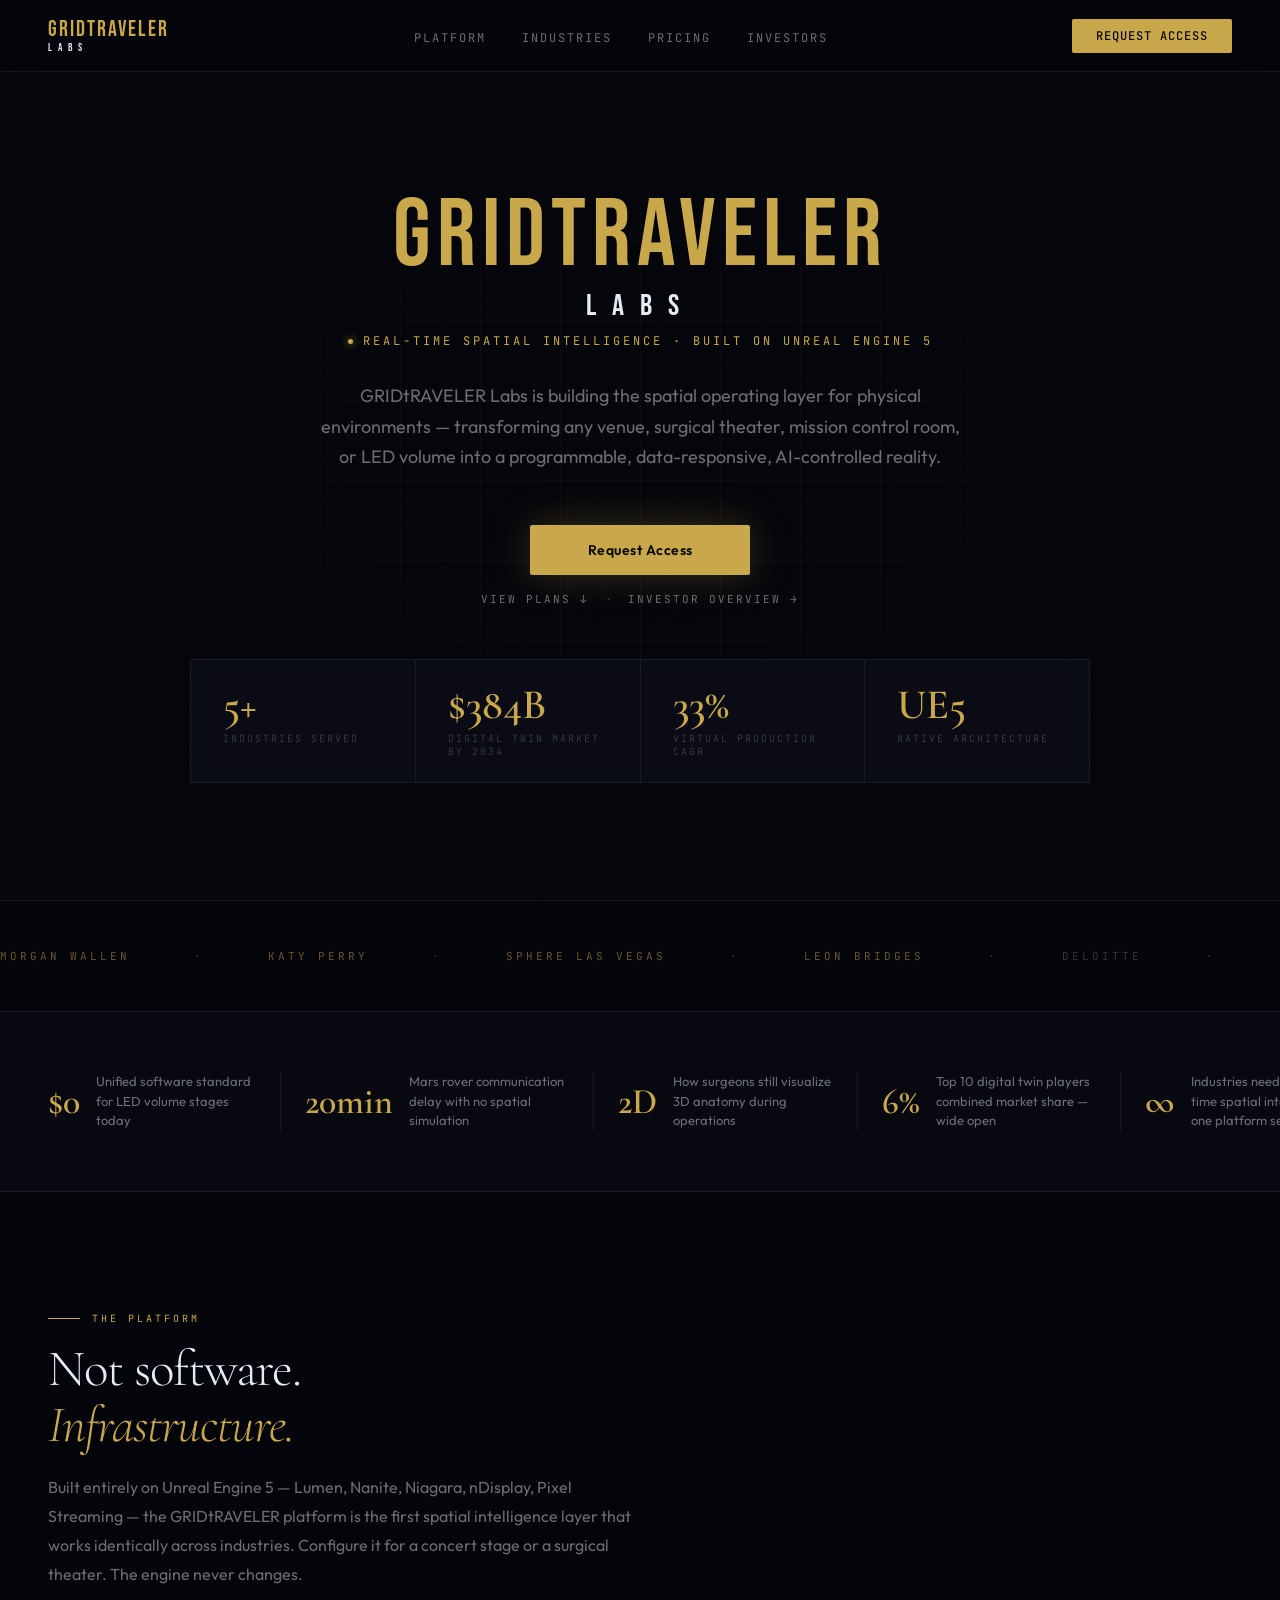
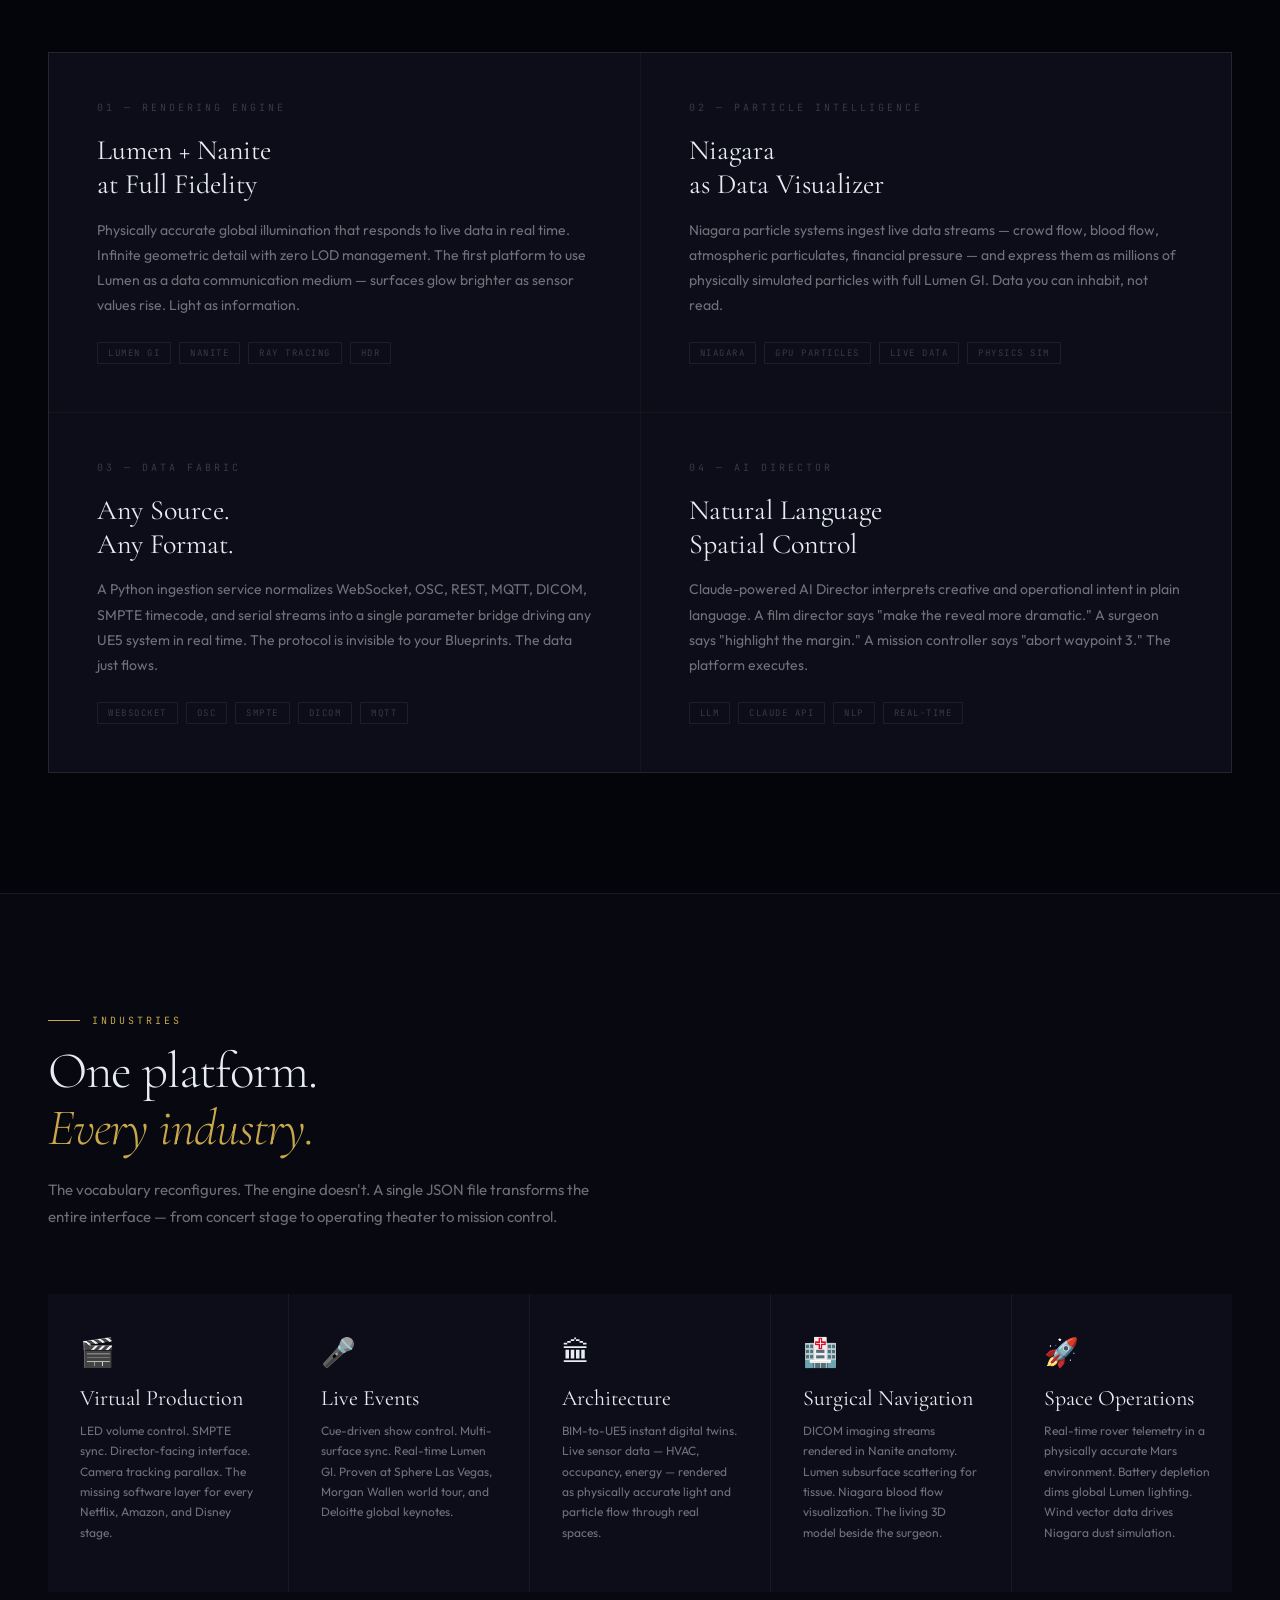
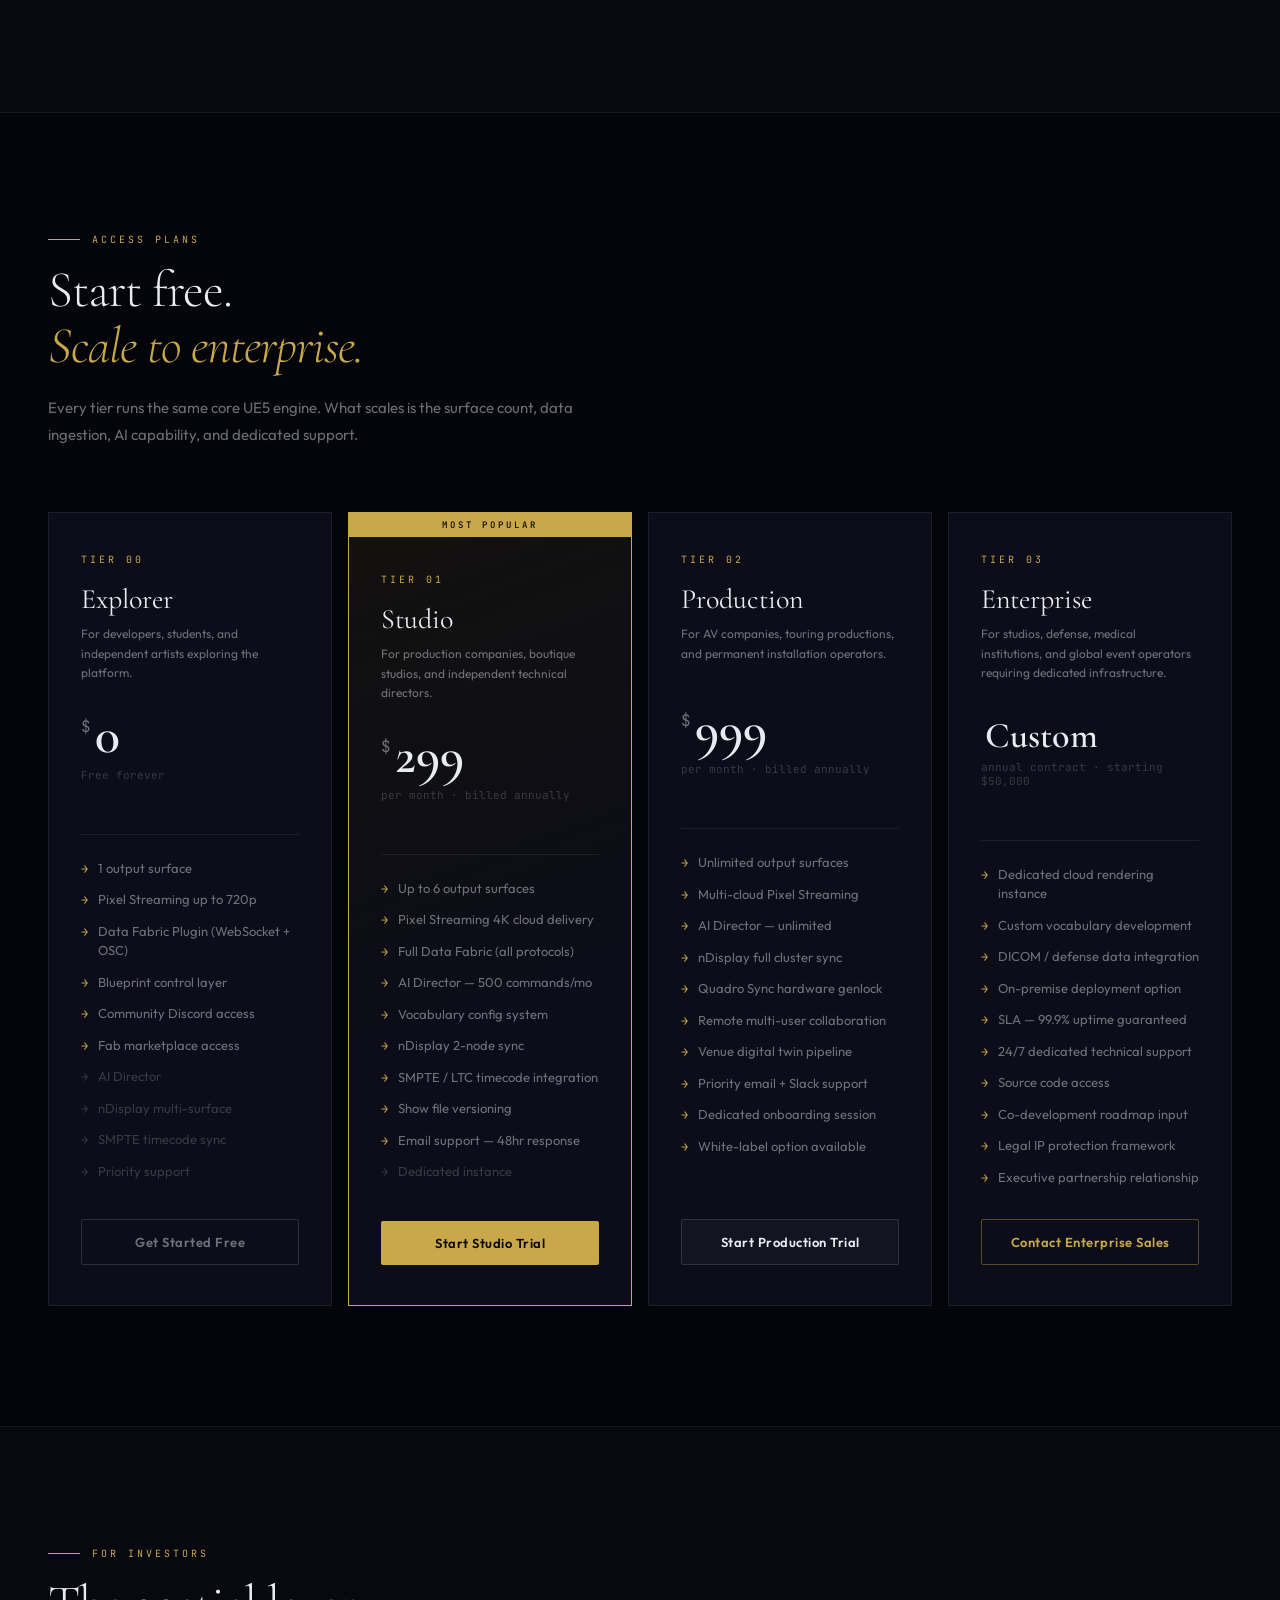
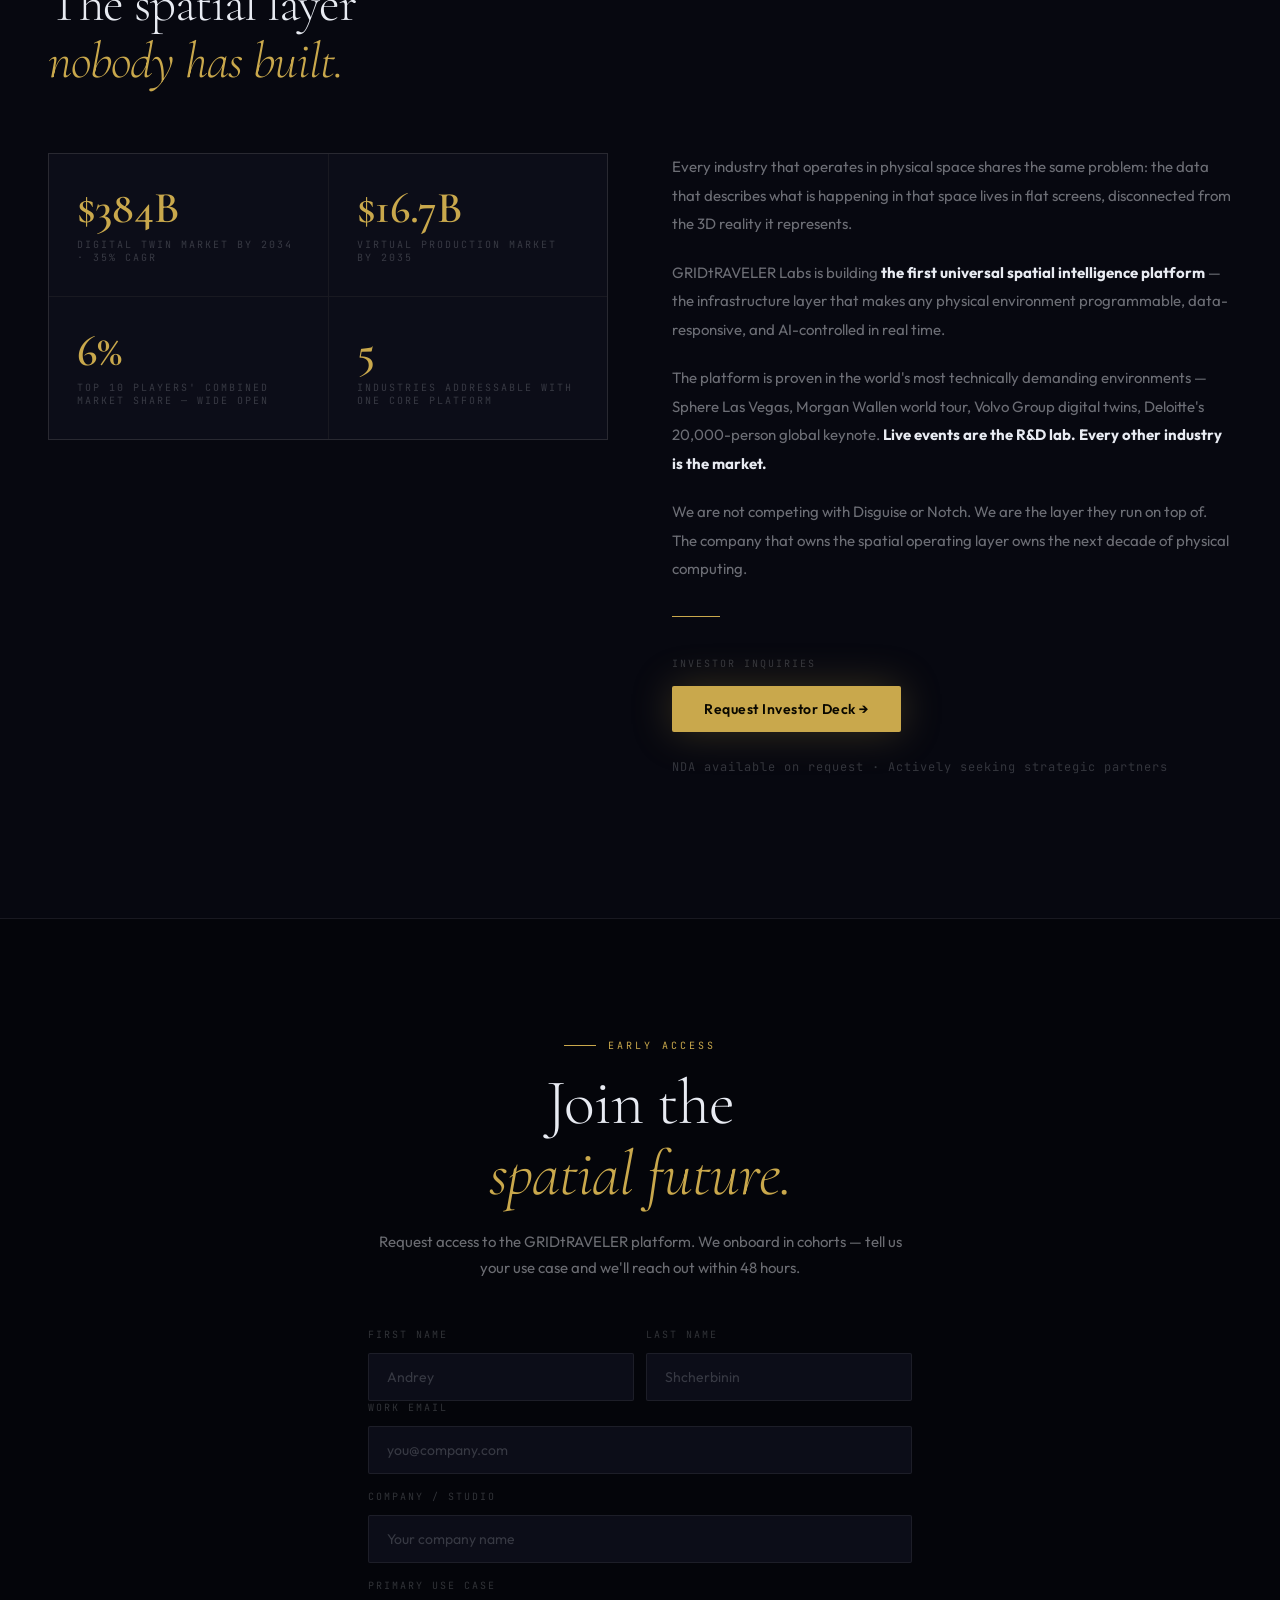
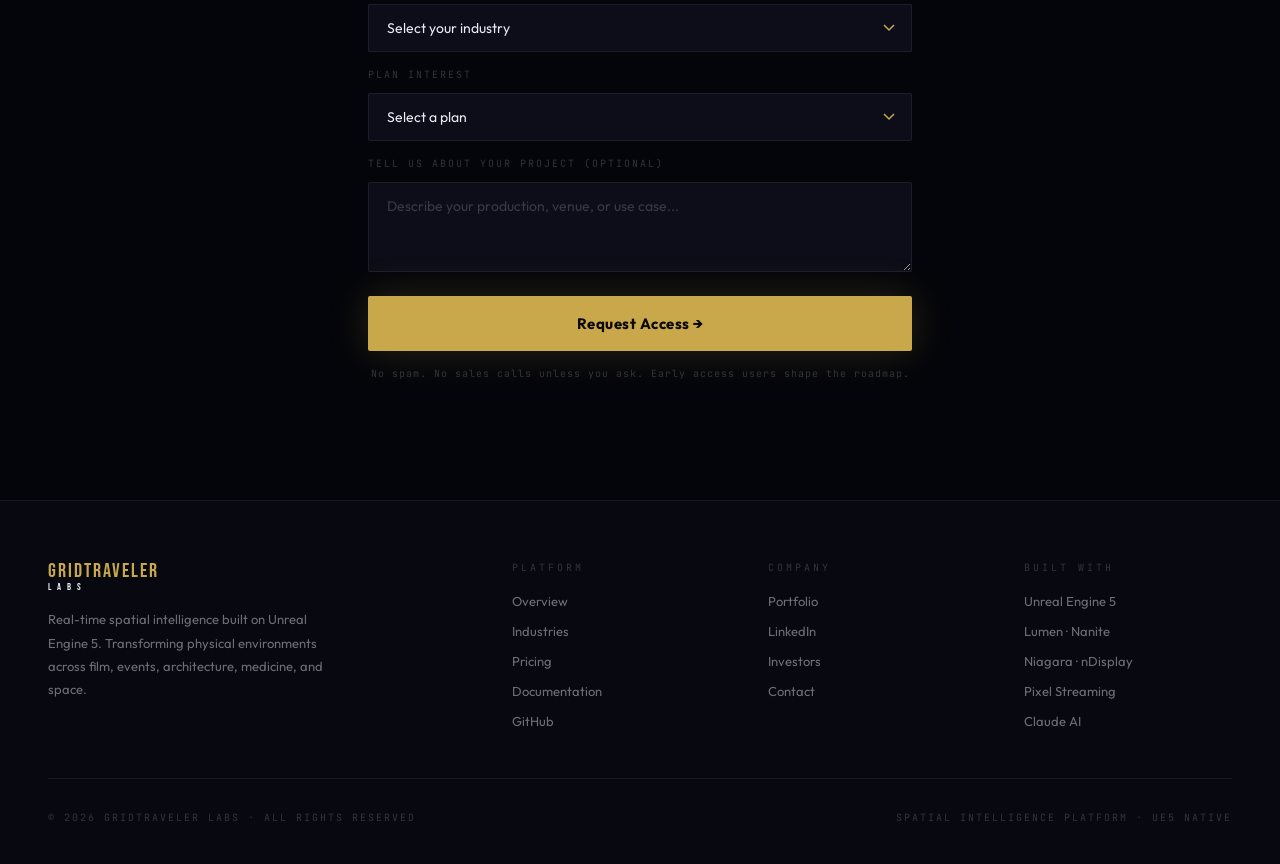
==== index.html @ e5be7a4b "index for gridtravler labs" ====
<!DOCTYPE html>
<html lang="en">
<head>
<meta charset="UTF-8">
<meta name="viewport" content="width=device-width, initial-scale=1.0">
<title>GRIDtRAVELER Labs — Real-Time Spatial Intelligence Platform</title>
<meta name="description" content="The spatial intelligence platform built on Unreal Engine 5. Transforming any physical environment into a programmable, data-responsive reality.">
<link rel="preconnect" href="https://fonts.googleapis.com">
<link href="https://fonts.googleapis.com/css2?family=Bebas+Neue&family=Cormorant+Garamond:ital,wght@0,300;0,400;0,600;0,700;1,300;1,400&family=JetBrains+Mono:wght@300;400;500&family=Outfit:wght@300;400;500;600;700&display=swap" rel="stylesheet">
<style>
*,*::before,*::after{box-sizing:border-box;margin:0;padding:0}

:root{
  --black:   #04050A;
  --deep:    #070810;
  --surface: #0C0D18;
  --lift:    #12141F;
  --border:  rgba(255,255,255,0.07);
  --border2: rgba(255,255,255,0.13);
  --gold:    #C9A84C;
  --gold-l:  #E8C97A;
  --gold-d:  rgba(201,168,76,0.12);
  --cyan:    #00C4CC;
  --text:    #E8EBF2;
  --muted:   rgba(232,235,242,0.45);
  --dim:     rgba(232,235,242,0.2);
  --display: 'Cormorant Garamond', serif;
  --mono:    'JetBrains Mono', monospace;
  --sans:    'Outfit', sans-serif;
  --max:     1280px;
}

html{scroll-behavior:smooth;overflow-x:hidden}
body{
  background:var(--black);
  color:var(--text);
  font-family:var(--sans);
  -webkit-font-smoothing:antialiased;
  overflow-x:hidden;
}

/* ── NOISE OVERLAY ─────────────────────── */
body::before{
  content:'';position:fixed;inset:0;z-index:0;pointer-events:none;
  background-image:url("data:image/svg+xml,%3Csvg viewBox='0 0 512 512' xmlns='http://www.w3.org/2000/svg'%3E%3Cfilter id='n'%3E%3CfeTurbulence type='fractalNoise' baseFrequency='0.75' numOctaves='4' stitchTiles='stitch'/%3E%3C/filter%3E%3Crect width='100%25' height='100%25' filter='url(%23n)' opacity='0.035'/%3E%3C/svg%3E");
  opacity:0.5;
}

/* ── NAV ───────────────────────────────── */
nav{
  position:fixed;top:0;left:0;right:0;z-index:100;
  height:72px;
  display:flex;align-items:center;justify-content:space-between;
  padding:0 48px;
  background:rgba(4,5,10,0.8);
  backdrop-filter:blur(20px);
  border-bottom:1px solid var(--border);
}
.nav-logo{
  display:flex;align-items:center;gap:12px;
  text-decoration:none;
}
.logo-mark{
  width:36px;height:36px;
  border:1px solid var(--gold);
  display:flex;align-items:center;justify-content:center;
  font-family:var(--mono);font-size:11px;font-weight:500;
  color:var(--gold);letter-spacing:1px;
  position:relative;
}
.logo-mark::before{
  content:'';position:absolute;
  top:3px;left:3px;right:3px;bottom:3px;
  border:1px solid rgba(201,168,76,0.2);
}
.logo-text{
  font-family:var(--mono);font-size:13px;
  letter-spacing:3px;text-transform:uppercase;
  color:var(--text);
}
.logo-text span{color:var(--gold);}

.nav-links{
  display:flex;align-items:center;gap:36px;
  list-style:none;
}
.nav-links a{
  font-size:12px;font-family:var(--mono);
  letter-spacing:2px;text-transform:uppercase;
  color:var(--muted);text-decoration:none;
  transition:color 0.2s;
}
.nav-links a:hover{color:var(--text);}

.nav-cta{
  display:flex;align-items:center;gap:12px;
}
.btn-nav-ghost{
  padding:9px 22px;border-radius:2px;
  border:1px solid var(--border2);
  color:var(--muted);text-decoration:none;
  font-size:12px;font-family:var(--mono);
  letter-spacing:1px;text-transform:uppercase;
  transition:all 0.2s;
}
.btn-nav-ghost:hover{border-color:var(--gold);color:var(--gold);}

.btn-nav-primary{
  padding:9px 24px;border-radius:2px;
  background:var(--gold);
  color:#0a0800;text-decoration:none;
  font-size:12px;font-family:var(--mono);font-weight:500;
  letter-spacing:1px;text-transform:uppercase;
  transition:all 0.2s;
}
.btn-nav-primary:hover{background:var(--gold-l);}

/* ── HERO ──────────────────────────────── */
.hero{
  min-height:100vh;
  display:flex;flex-direction:column;
  align-items:center;justify-content:center;
  text-align:center;
  padding:72px 48px 0;
  position:relative;z-index:1;
  overflow:hidden;
}

/* Grid lines */
.hero::before{
  content:'';position:absolute;inset:0;
  background-image:
    linear-gradient(rgba(201,168,76,0.04) 1px,transparent 1px),
    linear-gradient(90deg,rgba(201,168,76,0.04) 1px,transparent 1px);
  background-size:80px 80px;
  mask-image:radial-gradient(ellipse at center,black 30%,transparent 75%);
}

.hero-eyebrow{
  display:inline-flex;align-items:center;gap:10px;
  padding:7px 18px;
  border:1px solid rgba(201,168,76,0.3);
  background:rgba(201,168,76,0.06);
  border-radius:1px;
  font-family:var(--mono);font-size:10px;
  letter-spacing:3px;text-transform:uppercase;
  color:var(--gold);
  margin-bottom:40px;
  animation:fadeUp 0.6s ease both;
}
.eyebrow-dot{
  width:5px;height:5px;border-radius:50%;
  background:var(--gold);
  box-shadow:0 0 8px var(--gold);
  animation:pulse 2s infinite;
}
@keyframes pulse{0%,100%{opacity:1}50%{opacity:0.3}}

.hero-title{
  font-family:var(--display);
  font-size:clamp(52px,7vw,110px);
  font-weight:300;
  line-height:0.95;
  letter-spacing:-2px;
  margin-bottom:32px;
  animation:fadeUp 0.6s 0.1s ease both;
}
.hero-title em{
  font-style:italic;
  color:var(--gold);
}
.hero-title .line2{
  display:block;
  font-size:clamp(38px,5vw,76px);
  color:var(--muted);
  font-weight:300;
  letter-spacing:-1px;
}

.hero-sub{
  font-size:clamp(15px,1.5vw,18px);
  color:var(--muted);
  max-width:640px;
  line-height:1.7;
  margin-bottom:52px;
  animation:fadeUp 0.6s 0.2s ease both;
}

.hero-actions{
  display:flex;gap:16px;flex-wrap:wrap;
  justify-content:center;
  margin-bottom:80px;
  animation:fadeUp 0.6s 0.3s ease both;
}

.btn-primary{
  padding:16px 40px;
  background:var(--gold);
  color:#0a0800;
  border:none;border-radius:2px;
  font-family:var(--sans);font-size:14px;font-weight:600;
  letter-spacing:0.5px;
  cursor:pointer;text-decoration:none;
  transition:all 0.2s;
  box-shadow:0 0 40px rgba(201,168,76,0.25);
}
.btn-primary:hover{
  background:var(--gold-l);
  box-shadow:0 0 60px rgba(201,168,76,0.4);
  transform:translateY(-1px);
}

.btn-secondary{
  padding:16px 40px;
  background:transparent;
  color:var(--text);
  border:1px solid var(--border2);
  border-radius:2px;
  font-family:var(--sans);font-size:14px;font-weight:500;
  cursor:pointer;text-decoration:none;
  transition:all 0.2s;
}
.btn-secondary:hover{
  border-color:var(--gold);
  color:var(--gold);
}

/* Hero metrics bar */
.hero-metrics{
  display:flex;align-items:stretch;
  border:1px solid var(--border);
  background:rgba(12,13,24,0.8);
  backdrop-filter:blur(12px);
  max-width:900px;width:100%;
  animation:fadeUp 0.6s 0.4s ease both;
}
.metric{
  flex:1;padding:24px 32px;
  border-right:1px solid var(--border);
  text-align:left;
}
.metric:last-child{border-right:none;}
.metric-num{
  font-family:var(--display);font-size:42px;
  font-weight:600;color:var(--gold);
  line-height:1;margin-bottom:6px;
}
.metric-label{
  font-family:var(--mono);font-size:10px;
  letter-spacing:2px;text-transform:uppercase;
  color:var(--dim);
}

/* ── SECTIONS ──────────────────────────── */
section{position:relative;z-index:1;}
.container{
  max-width:var(--max);
  margin:0 auto;
  padding:0 48px;
}
.section-pad{padding:120px 0;}

.section-label{
  font-family:var(--mono);font-size:10px;
  letter-spacing:3px;text-transform:uppercase;
  color:var(--gold);margin-bottom:16px;
  display:flex;align-items:center;gap:12px;
}
.section-label::before{
  content:'';width:32px;height:1px;background:var(--gold);
}

.section-title{
  font-family:var(--display);
  font-size:clamp(36px,4vw,64px);
  font-weight:300;line-height:1.1;
  letter-spacing:-1px;
  margin-bottom:20px;
}
.section-title em{font-style:italic;color:var(--gold);}

/* ── PROBLEM STRIP ─────────────────────── */
.problem{
  padding:60px 0;
  border-top:1px solid var(--border);
  border-bottom:1px solid var(--border);
  background:var(--deep);
}
.problem-inner{
  max-width:var(--max);margin:0 auto;padding:0 48px;
  display:flex;align-items:center;gap:24px;
  overflow-x:auto;
}
.problem-item{
  flex-shrink:0;
  display:flex;align-items:center;gap:16px;
  padding-right:24px;
  border-right:1px solid var(--border);
}
.problem-item:last-child{border-right:none;}
.p-num{
  font-family:var(--display);font-size:36px;
  color:var(--gold);font-weight:600;
  white-space:nowrap;
}
.p-text{
  font-size:13px;color:var(--muted);
  max-width:160px;line-height:1.5;
}

/* ── WHAT WE BUILD ─────────────────────── */
.what-grid{
  display:grid;
  grid-template-columns:1fr 1fr;
  gap:1px;
  background:var(--border);
  margin-top:64px;
  border:1px solid var(--border);
}
.what-card{
  background:var(--surface);
  padding:48px;
  position:relative;overflow:hidden;
  transition:background 0.3s;
}
.what-card::before{
  content:'';
  position:absolute;top:0;left:0;right:0;height:2px;
  background:linear-gradient(90deg,var(--gold),transparent);
  opacity:0;transition:opacity 0.3s;
}
.what-card:hover{background:var(--lift);}
.what-card:hover::before{opacity:1;}

.what-num{
  font-family:var(--mono);font-size:10px;
  letter-spacing:3px;color:var(--dim);
  margin-bottom:20px;
}
.what-title{
  font-family:var(--display);font-size:28px;
  font-weight:400;margin-bottom:16px;
  line-height:1.2;
}
.what-body{
  font-size:14px;color:var(--muted);
  line-height:1.8;
}
.what-tech{
  display:flex;flex-wrap:wrap;gap:8px;
  margin-top:24px;
}
.tech-tag{
  padding:4px 10px;border-radius:1px;
  border:1px solid var(--border);
  font-family:var(--mono);font-size:9px;
  letter-spacing:1.5px;text-transform:uppercase;
  color:var(--dim);
}

/* ── INDUSTRIES ────────────────────────── */
.industries{
  background:var(--deep);
  border-top:1px solid var(--border);
  border-bottom:1px solid var(--border);
}
.industry-scroll{
  display:flex;
  overflow-x:auto;
  gap:1px;
  background:var(--border);
  margin-top:64px;
  scrollbar-width:none;
}
.industry-scroll::-webkit-scrollbar{display:none;}
.industry-card{
  flex:0 0 240px;
  background:var(--surface);
  padding:40px 32px;
  border-bottom:3px solid transparent;
  transition:all 0.2s;cursor:pointer;
}
.industry-card:hover{
  background:var(--lift);
  border-bottom-color:var(--gold);
}
.ind-icon{font-size:28px;margin-bottom:16px;}
.ind-title{
  font-family:var(--display);font-size:22px;
  margin-bottom:10px;
}
.ind-body{
  font-size:12px;color:var(--muted);
  line-height:1.7;
}

/* ── CREDITS ───────────────────────────── */
.credits-strip{
  padding:48px 0;
  border-top:1px solid var(--border);
  overflow:hidden;
  background:var(--black);
}
.credits-track{
  display:flex;align-items:center;gap:64px;
  animation:scrollTrack 20s linear infinite;
  white-space:nowrap;
  width:max-content;
}
.credits-track span{
  font-family:var(--mono);font-size:11px;
  letter-spacing:3px;text-transform:uppercase;
  color:var(--dim);
  flex-shrink:0;
}
.credits-track span.gold{color:rgba(201,168,76,0.5);}
@keyframes scrollTrack{
  from{transform:translateX(0);}
  to{transform:translateX(-50%);}
}

/* ── PRICING ───────────────────────────── */
.pricing-grid{
  display:grid;
  grid-template-columns:1fr 1fr 1fr 1fr;
  gap:16px;
  margin-top:64px;
}

.price-card{
  background:var(--surface);
  border:1px solid var(--border);
  padding:40px 32px;
  position:relative;overflow:hidden;
  display:flex;flex-direction:column;
  transition:border-color 0.3s;
}
.price-card:hover{border-color:rgba(201,168,76,0.3);}

.price-card.featured{
  border-color:var(--gold);
  background:linear-gradient(160deg,rgba(201,168,76,0.08) 0%,var(--surface) 60%);
}
.price-card.featured::before{
  content:'MOST POPULAR';
  position:absolute;top:0;left:0;right:0;
  text-align:center;
  padding:6px;
  background:var(--gold);
  color:#0a0800;
  font-family:var(--mono);font-size:9px;
  letter-spacing:3px;font-weight:500;
}

.price-tier{
  font-family:var(--mono);font-size:10px;
  letter-spacing:3px;text-transform:uppercase;
  color:var(--gold);margin-bottom:16px;
}
.price-card.featured .price-tier{margin-top:20px;}

.price-name{
  font-family:var(--display);font-size:28px;
  font-weight:400;margin-bottom:8px;
}
.price-tagline{
  font-size:12px;color:var(--muted);
  margin-bottom:28px;line-height:1.6;
  min-height:52px;
}

.price-amount{
  display:flex;align-items:flex-start;gap:4px;
  margin-bottom:6px;
}
.price-currency{
  font-family:var(--mono);font-size:16px;
  color:var(--muted);padding-top:6px;
}
.price-num{
  font-family:var(--display);font-size:52px;
  font-weight:600;line-height:1;color:var(--text);
}
.price-period{
  font-family:var(--mono);font-size:11px;
  color:var(--dim);margin-bottom:28px;
}

.price-divider{
  height:1px;background:var(--border);margin:24px 0;
}

.price-features{
  list-style:none;
  display:flex;flex-direction:column;gap:12px;
  flex:1;margin-bottom:32px;
}
.price-features li{
  display:flex;align-items:flex-start;gap:10px;
  font-size:13px;color:var(--muted);line-height:1.5;
}
.price-features li::before{
  content:'→';
  color:var(--gold);flex-shrink:0;
  font-family:var(--mono);font-size:12px;
  margin-top:1px;
}
.price-features li.dim::before{color:var(--dim);}
.price-features li.dim{color:var(--dim);}

.btn-price{
  width:100%;padding:14px;
  text-align:center;
  border-radius:2px;
  font-family:var(--sans);font-size:13px;font-weight:600;
  cursor:pointer;text-decoration:none;
  transition:all 0.2s;border:none;
  letter-spacing:0.5px;
}
.btn-price-ghost{
  background:transparent;
  border:1px solid var(--border2);
  color:var(--muted);
}
.btn-price-ghost:hover{border-color:var(--gold);color:var(--gold);}
.btn-price-gold{
  background:var(--gold);
  color:#0a0800;
}
.btn-price-gold:hover{background:var(--gold-l);}
.btn-price-dark{
  background:var(--lift);
  border:1px solid var(--border2);
  color:var(--text);
}
.btn-price-dark:hover{border-color:var(--gold);color:var(--gold);}

/* ── INVESTOR SECTION ──────────────────── */
.investor{
  background:var(--deep);
  border-top:1px solid var(--border);
  border-bottom:1px solid var(--border);
}
.investor-grid{
  display:grid;
  grid-template-columns:1fr 1fr;
  gap:64px;
  align-items:start;
  margin-top:64px;
}
.investor-stats{
  display:grid;grid-template-columns:1fr 1fr;gap:1px;
  background:var(--border);border:1px solid var(--border);
}
.inv-stat{
  background:var(--surface);
  padding:32px 28px;
}
.inv-num{
  font-family:var(--display);font-size:44px;
  color:var(--gold);font-weight:600;line-height:1;
  margin-bottom:8px;
}
.inv-label{
  font-family:var(--mono);font-size:10px;
  letter-spacing:2px;text-transform:uppercase;
  color:var(--dim);
}

.investor-text p{
  font-size:15px;color:var(--muted);
  line-height:1.9;margin-bottom:20px;
}
.investor-text strong{color:var(--text);}

.investor-cta{
  margin-top:40px;
  display:flex;flex-direction:column;gap:16px;
}
.inv-cta-label{
  font-family:var(--mono);font-size:10px;
  letter-spacing:2px;text-transform:uppercase;
  color:var(--dim);
}

/* ── SIGNUP FORM ───────────────────────── */
.signup{background:var(--black);}
.signup-inner{
  max-width:640px;margin:0 auto;
  text-align:center;padding:120px 48px;
}
.signup-title{
  font-family:var(--display);
  font-size:clamp(40px,5vw,72px);
  font-weight:300;line-height:1.1;
  letter-spacing:-1px;
  margin-bottom:20px;
}
.signup-title em{font-style:italic;color:var(--gold);}
.signup-sub{
  font-size:15px;color:var(--muted);
  line-height:1.7;margin-bottom:48px;
}

.form-group{
  display:flex;flex-direction:column;gap:12px;
  margin-bottom:16px;
}
.form-row{display:flex;gap:12px;}
.form-row .form-group{flex:1;margin-bottom:0;}

.form-label{
  font-family:var(--mono);font-size:10px;
  letter-spacing:2px;text-transform:uppercase;
  color:var(--dim);text-align:left;
}
.form-input, .form-select{
  background:var(--surface);
  border:1px solid var(--border);
  border-radius:2px;
  padding:14px 18px;
  color:var(--text);
  font-family:var(--sans);font-size:14px;
  outline:none;width:100%;
  transition:border-color 0.2s;
  appearance:none;
  -webkit-appearance:none;
}
.form-input:focus, .form-select:focus{
  border-color:var(--gold);
}
.form-input::placeholder{color:var(--dim);}

.form-select{
  background-image:url("data:image/svg+xml,%3Csvg xmlns='http://www.w3.org/2000/svg' width='12' height='8' viewBox='0 0 12 8'%3E%3Cpath d='M1 1l5 5 5-5' stroke='%23C9A84C' stroke-width='1.5' fill='none'/%3E%3C/svg%3E");
  background-repeat:no-repeat;
  background-position:right 16px center;
  padding-right:40px;
  cursor:pointer;
}
.form-select option{background:var(--surface);color:var(--text);}

.btn-submit{
  width:100%;padding:18px;
  background:var(--gold);
  color:#0a0800;
  border:none;border-radius:2px;
  font-family:var(--sans);font-size:15px;font-weight:700;
  letter-spacing:0.5px;
  cursor:pointer;
  transition:all 0.2s;
  margin-top:8px;
  box-shadow:0 0 40px rgba(201,168,76,0.2);
}
.btn-submit:hover{
  background:var(--gold-l);
  box-shadow:0 0 60px rgba(201,168,76,0.35);
}

.form-note{
  font-family:var(--mono);font-size:10px;
  letter-spacing:1px;color:var(--dim);
  text-align:center;margin-top:16px;
}

/* ── FOOTER ────────────────────────────── */
footer{
  border-top:1px solid var(--border);
  background:var(--deep);
  padding:60px 48px 40px;
  position:relative;z-index:1;
}
.footer-inner{
  max-width:var(--max);margin:0 auto;
  display:grid;grid-template-columns:2fr 1fr 1fr 1fr;
  gap:48px;margin-bottom:48px;
}
.footer-brand p{
  font-size:13px;color:var(--muted);
  line-height:1.8;margin-top:16px;max-width:280px;
}
.footer-col-title{
  font-family:var(--mono);font-size:10px;
  letter-spacing:3px;text-transform:uppercase;
  color:var(--dim);margin-bottom:16px;
}
.footer-links{list-style:none;display:flex;flex-direction:column;gap:10px;}
.footer-links a{
  font-size:13px;color:var(--muted);
  text-decoration:none;transition:color 0.2s;
}
.footer-links a:hover{color:var(--gold);}
.footer-bottom{
  border-top:1px solid var(--border);
  padding-top:32px;
  display:flex;align-items:center;justify-content:space-between;
  font-family:var(--mono);font-size:10px;
  letter-spacing:2px;text-transform:uppercase;color:var(--dim);
}

/* ── ANIMATIONS ────────────────────────── */
@keyframes fadeUp{
  from{opacity:0;transform:translateY(20px);}
  to{opacity:1;transform:translateY(0);}
}
.reveal{
  opacity:0;transform:translateY(24px);
  transition:opacity 0.6s ease,transform 0.6s ease;
}
.reveal.visible{opacity:1;transform:translateY(0);}
.reveal-2{transition-delay:0.1s;}
.reveal-3{transition-delay:0.2s;}
.reveal-4{transition-delay:0.3s;}

/* ── DIVIDER ───────────────────────────── */
.gold-line{
  width:48px;height:1px;background:var(--gold);
  margin:32px 0;
}

/* ── MODAL SUCCESS ─────────────────────── */
.modal-overlay{
  display:none;position:fixed;inset:0;z-index:200;
  background:rgba(4,5,10,0.9);backdrop-filter:blur(8px);
  align-items:center;justify-content:center;
}
.modal-overlay.open{display:flex;}
.modal{
  background:var(--surface);border:1px solid var(--gold);
  padding:56px 48px;max-width:480px;width:90%;
  text-align:center;position:relative;
}
.modal-icon{font-size:40px;margin-bottom:20px;}
.modal-title{
  font-family:var(--display);font-size:36px;
  font-weight:300;margin-bottom:12px;
  color:var(--gold);
}
.modal-body{font-size:14px;color:var(--muted);line-height:1.7;}
.modal-close{
  position:absolute;top:20px;right:24px;
  background:none;border:none;color:var(--muted);
  font-size:20px;cursor:pointer;
}
.modal-close:hover{color:var(--text);}

@media(max-width:900px){
  nav{padding:0 24px;}
  .nav-links{display:none;}
  .container{padding:0 24px;}
  .hero{padding:72px 24px 0;}
  .hero-metrics{flex-direction:column;}
  .metric{border-right:none;border-bottom:1px solid var(--border);}
  .what-grid{grid-template-columns:1fr;}
  .pricing-grid{grid-template-columns:1fr 1fr;}
  .investor-grid{grid-template-columns:1fr;}
  .footer-inner{grid-template-columns:1fr 1fr;}
  .form-row{flex-direction:column;}
}
@media(max-width:600px){
  .pricing-grid{grid-template-columns:1fr;}
  .footer-inner{grid-template-columns:1fr;}
  .hero-title{font-size:44px;}
}

/* ── LOGO CROP TECHNIQUE ──────────────────
   The logo image has black padding around the text.
   We use overflow:hidden + negative margin to crop it tight.
   Image text occupies ~60% width, ~42% height of the full image.
────────────────────────────────────────── */

/* NAV LOGO */
.nav-logo{ text-decoration:none; display:flex; align-items:center; }
.nav-logo-img-wrap{
  overflow:hidden;
  height:38px;
  width:220px;
  position:relative;
}
.nav-logo-img{
  position:absolute;
  width:370%;
  top:50%;left:50%;
  transform:translate(-50%, -50%);
  /* The image is 1333w x 750h. Text is ~800w x 310h centered.
     Scale so text fills the 220px wide container:
     220 / (800/1333 * 100%) = need width ~366% of container */
  filter:brightness(1.05);
}

/* HERO LOGO — full bleed, crops padding */
.hero-logo-wrap{
  overflow:hidden;
  width:100%;
  max-width:1000px;
  height:clamp(64px, 14vw, 160px);
  position:relative;
  margin-bottom:0;
  animation:fadeUp 0.5s ease both;
}
.hero-logo-img{
  position:absolute;
  width:175%;
  top:50%;left:50%;
  transform:translate(-50%, -50%);
  /* crops the black padding, showing only the text region */
}

/* HERO TAGLINE */
.hero-tagline{
  display:flex;align-items:center;justify-content:center;gap:10px;
  font-family:var(--mono);font-size:clamp(9px,1.8vw,12px);
  letter-spacing:clamp(1px,0.4vw,3px);text-transform:uppercase;
  color:var(--gold);
  margin-top:12px;
  margin-bottom:32px;
  animation:fadeUp 0.5s 0.1s ease both;
  text-align:center;
  padding:0 16px;
}

/* HERO CTA STACK */
.hero-cta-stack{
  display:flex;flex-direction:column;
  align-items:center;gap:16px;
  margin-bottom:52px;
  animation:fadeUp 0.5s 0.25s ease both;
}
.hero-btn-main{
  min-width:220px;
  text-align:center;
}
.hero-cta-row{
  display:flex;align-items:center;gap:16px;
}
.hero-cta-divider{
  color:var(--dim);
  font-family:var(--mono);font-size:12px;
}
.hero-link-plans,
.hero-link-investor{
  font-family:var(--mono);font-size:11px;
  letter-spacing:2px;text-transform:uppercase;
  text-decoration:none;
  transition:color 0.2s;
}
.hero-link-plans{ color:var(--muted); }
.hero-link-plans:hover{ color:var(--gold); }
.hero-link-investor{ color:var(--muted); }
.hero-link-investor:hover{ color:var(--gold); }

/* FOOTER LOGO */
.footer-logo-wrap{
  overflow:hidden;
  width:200px;
  height:36px;
  position:relative;
  margin-bottom:12px;
}
.footer-logo-img{
  position:absolute;
  width:340%;
  top:50%;left:50%;
  transform:translate(-50%,-50%);
}

/* ── MOBILE OVERRIDES ─────────────────────
   iPhone: logo spans full width left→right
────────────────────────────────────────── */
@media(max-width:768px){
  /* Nav: logo full left, no links, just access button */
  nav{ padding:0 16px; height:60px; }
  .nav-links{ display:none; }
  .nav-logo-img-wrap{
    width:160px;
    height:30px;
  }
  /* On mobile nav the logo is smaller but legible */

  /* Hero logo: full viewport width, tight crop */
  .hero-logo-wrap{
    width:calc(100% + 0px);
    max-width:100%;
    height:clamp(52px, 18vw, 90px);
    margin-left:0;
    margin-right:0;
  }
  .hero-logo-img{
    width:185%;
    /* slightly wider crop on mobile to fill edge-to-edge */
  }

  /* Tagline wraps nicely on mobile */
  .hero-tagline{
    font-size:9px;
    letter-spacing:1.5px;
    flex-direction:column;
    gap:4px;
    line-height:1.6;
  }

  /* CTA row stacks on narrow screens */
  .hero-cta-row{
    flex-direction:column;
    gap:10px;
  }
  .hero-cta-divider{ display:none; }

  /* Hero sub text smaller */
  .hero-sub{ font-size:14px; }

  /* Footer logo smaller */
  .footer-logo-wrap{ width:160px; height:28px; }
}

@media(max-width:400px){
  .hero-logo-img{ width:200%; }
  .hero-tagline{ font-size:8px; letter-spacing:1px; }
}


/* ── CSS TEXT LOGO (replaces image — gives full color control) ─── */
.gt-logo {
  display: flex;
  flex-direction: column;
  align-items: flex-start;
  gap: 0;
  text-decoration: none;
  line-height: 1;
}
.gt-logo-main {
  font-family: 'Bebas Neue', sans-serif;
  font-weight: 400;
  letter-spacing: 2px;
  color: var(--gold);
  line-height: 1;
  text-transform: uppercase;
}
.gt-logo-sub {
  font-family: 'Bebas Neue', sans-serif;
  font-weight: 400;
  letter-spacing: 8px;
  color: #E8EBF2;
  text-transform: uppercase;
  line-height: 1;
}

/* NAV logo size */
nav .gt-logo-main { font-size: 22px; }
nav .gt-logo-sub  { font-size: 11px; letter-spacing: 6px; margin-top: 1px; }

/* HERO logo size — matches the metric numbers scale */
.hero-logo-text .gt-logo-main {
  font-size: clamp(42px, 9vw, 96px);
  letter-spacing: clamp(1px, 0.5vw, 6px);
}
.hero-logo-text .gt-logo-sub {
  font-size: clamp(14px, 3vw, 30px);
  letter-spacing: clamp(6px, 2vw, 16px);
  margin-top: clamp(2px, 0.5vw, 6px);
}
.hero-logo-text {
  text-align: center;
  animation: fadeUp 0.5s ease both;
  width: 100%;
  align-items: center;
}

/* FOOTER logo size */
.footer-gt-logo .gt-logo-main { font-size: 20px; }
.footer-gt-logo .gt-logo-sub  { font-size: 10px; letter-spacing: 6px; margin-top: 1px; }

</style>
</head>
<body>

<!-- NAV -->
<nav>
  <a href="#" class="nav-logo gt-logo">
    <span class="gt-logo-main">GRIDtRAVELER</span>
    <span class="gt-logo-sub">Labs</span>
  </a>
  <ul class="nav-links">
    <li><a href="#platform">Platform</a></li>
    <li><a href="#industries">Industries</a></li>
    <li><a href="#pricing">Pricing</a></li>
    <li><a href="#investors">Investors</a></li>
  </ul>
  <div class="nav-cta">
    <a href="#signup" class="btn-nav-primary">Request Access</a>
  </div>
</nav>

<!-- HERO -->
<section class="hero">

  <!-- HERO LOGO — CSS text, gold + white, sized like metric numbers -->
  <div class="hero-logo-text gt-logo">
    <span class="gt-logo-main">GRIDtRAVELER</span>
    <span class="gt-logo-sub">Labs</span>
  </div>

    <!-- TAGLINE directly under logo -->
  <div class="hero-tagline">
    <div class="eyebrow-dot"></div>
    Real-Time Spatial Intelligence · Built on Unreal Engine 5
  </div>

  <p class="hero-sub">
    GRIDtRAVELER Labs is building the spatial operating layer for physical environments — transforming any venue, surgical theater, mission control room, or LED volume into a programmable, data-responsive, AI-controlled reality.
  </p>

  <!-- CTA STACK: primary → view plans → investor -->
  <div class="hero-cta-stack">
    <a href="#signup" class="btn-primary hero-btn-main">Request Access</a>
    <div class="hero-cta-row">
      <a href="#pricing" class="hero-link-plans">View Plans ↓</a>
      <span class="hero-cta-divider">·</span>
      <a href="#investors" class="hero-link-investor">Investor Overview →</a>
    </div>
  </div>

  <div class="hero-metrics">
    <div class="metric">
      <div class="metric-num">5+</div>
      <div class="metric-label">Industries Served</div>
    </div>
    <div class="metric">
      <div class="metric-num">$384B</div>
      <div class="metric-label">Digital Twin Market by 2034</div>
    </div>
    <div class="metric">
      <div class="metric-num">33%</div>
      <div class="metric-label">Virtual Production CAGR</div>
    </div>
    <div class="metric">
      <div class="metric-num">UE5</div>
      <div class="metric-label">Native Architecture</div>
    </div>
  </div>
</section>

<!-- CREDITS STRIP -->
<div class="credits-strip">
  <div class="credits-track" id="credits-track">
    <span class="gold">Morgan Wallen</span><span>·</span>
    <span class="gold">Katy Perry</span><span>·</span>
    <span class="gold">Sphere Las Vegas</span><span>·</span>
    <span class="gold">Leon Bridges</span><span>·</span>
    <span>Deloitte</span><span>·</span>
    <span>Volvo Group</span><span>·</span>
    <span>Live Nation</span><span>·</span>
    <span>Riot Games</span><span>·</span>
    <span>Disney</span><span>·</span>
    <span>The Weather Channel</span><span>·</span>
    <span>Comedy Central</span><span>·</span>
    <span>LG</span><span>·</span>
    <span>Hilton</span><span>·</span>
    <span>Cadillac Innerspace</span><span>·</span>
    <!-- duplicate for seamless loop -->
    <span class="gold">Morgan Wallen</span><span>·</span>
    <span class="gold">Katy Perry</span><span>·</span>
    <span class="gold">Sphere Las Vegas</span><span>·</span>
    <span class="gold">Leon Bridges</span><span>·</span>
    <span>Deloitte</span><span>·</span>
    <span>Volvo Group</span><span>·</span>
    <span>Live Nation</span><span>·</span>
    <span>Riot Games</span><span>·</span>
    <span>Disney</span><span>·</span>
    <span>The Weather Channel</span><span>·</span>
    <span>Comedy Central</span><span>·</span>
    <span>LG</span><span>·</span>
    <span>Hilton</span><span>·</span>
    <span>Cadillac Innerspace</span><span>·</span>
  </div>
</div>

<!-- PROBLEM -->
<div class="problem">
  <div class="problem-inner">
    <div class="problem-item">
      <div class="p-num">$0</div>
      <div class="p-text">Unified software standard for LED volume stages today</div>
    </div>
    <div class="problem-item">
      <div class="p-num">20min</div>
      <div class="p-text">Mars rover communication delay with no spatial simulation</div>
    </div>
    <div class="problem-item">
      <div class="p-num">2D</div>
      <div class="p-text">How surgeons still visualize 3D anatomy during operations</div>
    </div>
    <div class="problem-item">
      <div class="p-num">6%</div>
      <div class="p-text">Top 10 digital twin players combined market share — wide open</div>
    </div>
    <div class="problem-item">
      <div class="p-num">∞</div>
      <div class="p-text">Industries needing real-time spatial intelligence — one platform serves all</div>
    </div>
  </div>
</div>

<!-- PLATFORM -->
<section class="section-pad" id="platform">
  <div class="container">
    <div class="section-label reveal">The Platform</div>
    <h2 class="section-title reveal reveal-2">
      Not software.<br>
      <em>Infrastructure.</em>
    </h2>
    <p style="font-size:16px;color:var(--muted);max-width:600px;line-height:1.8;" class="reveal reveal-3">
      Built entirely on Unreal Engine 5 — Lumen, Nanite, Niagara, nDisplay, Pixel Streaming — the GRIDtRAVELER platform is the first spatial intelligence layer that works identically across industries. Configure it for a concert stage or a surgical theater. The engine never changes.
    </p>

    <div class="what-grid">
      <div class="what-card reveal">
        <div class="what-num">01 — RENDERING ENGINE</div>
        <div class="what-title">Lumen + Nanite<br>at Full Fidelity</div>
        <div class="what-body">Physically accurate global illumination that responds to live data in real time. Infinite geometric detail with zero LOD management. The first platform to use Lumen as a data communication medium — surfaces glow brighter as sensor values rise. Light as information.</div>
        <div class="what-tech">
          <span class="tech-tag">Lumen GI</span>
          <span class="tech-tag">Nanite</span>
          <span class="tech-tag">Ray Tracing</span>
          <span class="tech-tag">HDR</span>
        </div>
      </div>
      <div class="what-card reveal reveal-2">
        <div class="what-num">02 — PARTICLE INTELLIGENCE</div>
        <div class="what-title">Niagara<br>as Data Visualizer</div>
        <div class="what-body">Niagara particle systems ingest live data streams — crowd flow, blood flow, atmospheric particulates, financial pressure — and express them as millions of physically simulated particles with full Lumen GI. Data you can inhabit, not read.</div>
        <div class="what-tech">
          <span class="tech-tag">Niagara</span>
          <span class="tech-tag">GPU Particles</span>
          <span class="tech-tag">Live Data</span>
          <span class="tech-tag">Physics Sim</span>
        </div>
      </div>
      <div class="what-card reveal">
        <div class="what-num">03 — DATA FABRIC</div>
        <div class="what-title">Any Source.<br>Any Format.</div>
        <div class="what-body">A Python ingestion service normalizes WebSocket, OSC, REST, MQTT, DICOM, SMPTE timecode, and serial streams into a single parameter bridge driving any UE5 system in real time. The protocol is invisible to your Blueprints. The data just flows.</div>
        <div class="what-tech">
          <span class="tech-tag">WebSocket</span>
          <span class="tech-tag">OSC</span>
          <span class="tech-tag">SMPTE</span>
          <span class="tech-tag">DICOM</span>
          <span class="tech-tag">MQTT</span>
        </div>
      </div>
      <div class="what-card reveal reveal-2">
        <div class="what-num">04 — AI DIRECTOR</div>
        <div class="what-title">Natural Language<br>Spatial Control</div>
        <div class="what-body">Claude-powered AI Director interprets creative and operational intent in plain language. A film director says "make the reveal more dramatic." A surgeon says "highlight the margin." A mission controller says "abort waypoint 3." The platform executes.</div>
        <div class="what-tech">
          <span class="tech-tag">LLM</span>
          <span class="tech-tag">Claude API</span>
          <span class="tech-tag">NLP</span>
          <span class="tech-tag">Real-Time</span>
        </div>
      </div>
    </div>
  </div>
</section>

<!-- INDUSTRIES -->
<section class="section-pad industries" id="industries">
  <div class="container">
    <div class="section-label reveal">Industries</div>
    <h2 class="section-title reveal reveal-2">
      One platform.<br>
      <em>Every industry.</em>
    </h2>
    <p style="font-size:15px;color:var(--muted);max-width:560px;line-height:1.8;" class="reveal reveal-3">
      The vocabulary reconfigures. The engine doesn't. A single JSON file transforms the entire interface — from concert stage to operating theater to mission control.
    </p>
    <div class="industry-scroll reveal">
      <div class="industry-card">
        <div class="ind-icon">🎬</div>
        <div class="ind-title">Virtual Production</div>
        <div class="ind-body">LED volume control. SMPTE sync. Director-facing interface. Camera tracking parallax. The missing software layer for every Netflix, Amazon, and Disney stage.</div>
      </div>
      <div class="industry-card">
        <div class="ind-icon">🎤</div>
        <div class="ind-title">Live Events</div>
        <div class="ind-body">Cue-driven show control. Multi-surface sync. Real-time Lumen GI. Proven at Sphere Las Vegas, Morgan Wallen world tour, and Deloitte global keynotes.</div>
      </div>
      <div class="industry-card">
        <div class="ind-icon">🏛</div>
        <div class="ind-title">Architecture</div>
        <div class="ind-body">BIM-to-UE5 instant digital twins. Live sensor data — HVAC, occupancy, energy — rendered as physically accurate light and particle flow through real spaces.</div>
      </div>
      <div class="industry-card">
        <div class="ind-icon">🏥</div>
        <div class="ind-title">Surgical Navigation</div>
        <div class="ind-body">DICOM imaging streams rendered in Nanite anatomy. Lumen subsurface scattering for tissue. Niagara blood flow visualization. The living 3D model beside the surgeon.</div>
      </div>
      <div class="industry-card">
        <div class="ind-icon">🚀</div>
        <div class="ind-title">Space Operations</div>
        <div class="ind-body">Real-time rover telemetry in a physically accurate Mars environment. Battery depletion dims global Lumen lighting. Wind vector data drives Niagara dust simulation.</div>
      </div>
      <div class="industry-card">
        <div class="ind-icon">🚨</div>
        <div class="ind-title">Emergency Response</div>
        <div class="ind-body">Building fire sensors drive zone heat visualization. Crowd flow as Niagara fluid dynamics. Incident commanders see in 3D — not on a 2D map — in real time.</div>
      </div>
    </div>
  </div>
</section>

<!-- PRICING -->
<section class="section-pad" id="pricing">
  <div class="container">
    <div class="section-label reveal">Access Plans</div>
    <h2 class="section-title reveal reveal-2">
      Start free.<br>
      <em>Scale to enterprise.</em>
    </h2>
    <p style="font-size:15px;color:var(--muted);max-width:560px;line-height:1.8;margin-bottom:16px;" class="reveal reveal-3">
      Every tier runs the same core UE5 engine. What scales is the surface count, data ingestion, AI capability, and dedicated support.
    </p>

    <div class="pricing-grid">

      <!-- FREE -->
      <div class="price-card reveal">
        <div class="price-tier">Tier 00</div>
        <div class="price-name">Explorer</div>
        <div class="price-tagline">For developers, students, and independent artists exploring the platform.</div>
        <div class="price-amount">
          <span class="price-currency">$</span>
          <span class="price-num">0</span>
        </div>
        <div class="price-period">Free forever</div>
        <div class="price-divider"></div>
        <ul class="price-features">
          <li>1 output surface</li>
          <li>Pixel Streaming up to 720p</li>
          <li>Data Fabric Plugin (WebSocket + OSC)</li>
          <li>Blueprint control layer</li>
          <li>Community Discord access</li>
          <li>Fab marketplace access</li>
          <li class="dim">AI Director</li>
          <li class="dim">nDisplay multi-surface</li>
          <li class="dim">SMPTE timecode sync</li>
          <li class="dim">Priority support</li>
        </ul>
        <a href="#signup" class="btn-price btn-price-ghost">Get Started Free</a>
      </div>

      <!-- STUDIO -->
      <div class="price-card featured reveal reveal-2">
        <div class="price-tier">Tier 01</div>
        <div class="price-name">Studio</div>
        <div class="price-tagline">For production companies, boutique studios, and independent technical directors.</div>
        <div class="price-amount">
          <span class="price-currency">$</span>
          <span class="price-num">299</span>
        </div>
        <div class="price-period">per month · billed annually</div>
        <div class="price-divider"></div>
        <ul class="price-features">
          <li>Up to 6 output surfaces</li>
          <li>Pixel Streaming 4K cloud delivery</li>
          <li>Full Data Fabric (all protocols)</li>
          <li>AI Director — 500 commands/mo</li>
          <li>Vocabulary config system</li>
          <li>nDisplay 2-node sync</li>
          <li>SMPTE / LTC timecode integration</li>
          <li>Show file versioning</li>
          <li>Email support — 48hr response</li>
          <li class="dim">Dedicated instance</li>
        </ul>
        <a href="#signup" class="btn-price btn-price-gold">Start Studio Trial</a>
      </div>

      <!-- PRODUCTION -->
      <div class="price-card reveal reveal-3">
        <div class="price-tier">Tier 02</div>
        <div class="price-name">Production</div>
        <div class="price-tagline">For AV companies, touring productions, and permanent installation operators.</div>
        <div class="price-amount">
          <span class="price-currency">$</span>
          <span class="price-num">999</span>
        </div>
        <div class="price-period">per month · billed annually</div>
        <div class="price-divider"></div>
        <ul class="price-features">
          <li>Unlimited output surfaces</li>
          <li>Multi-cloud Pixel Streaming</li>
          <li>AI Director — unlimited</li>
          <li>nDisplay full cluster sync</li>
          <li>Quadro Sync hardware genlock</li>
          <li>Remote multi-user collaboration</li>
          <li>Venue digital twin pipeline</li>
          <li>Priority email + Slack support</li>
          <li>Dedicated onboarding session</li>
          <li>White-label option available</li>
        </ul>
        <a href="#signup" class="btn-price btn-price-dark">Start Production Trial</a>
      </div>

      <!-- ENTERPRISE -->
      <div class="price-card reveal reveal-4">
        <div class="price-tier">Tier 03</div>
        <div class="price-name">Enterprise</div>
        <div class="price-tagline">For studios, defense, medical institutions, and global event operators requiring dedicated infrastructure.</div>
        <div class="price-amount">
          <span class="price-currency"></span>
          <span class="price-num" style="font-size:36px;padding-top:8px;">Custom</span>
        </div>
        <div class="price-period">annual contract · starting $50,000</div>
        <div class="price-divider"></div>
        <ul class="price-features">
          <li>Dedicated cloud rendering instance</li>
          <li>Custom vocabulary development</li>
          <li>DICOM / defense data integration</li>
          <li>On-premise deployment option</li>
          <li>SLA — 99.9% uptime guaranteed</li>
          <li>24/7 dedicated technical support</li>
          <li>Source code access</li>
          <li>Co-development roadmap input</li>
          <li>Legal IP protection framework</li>
          <li>Executive partnership relationship</li>
        </ul>
        <a href="#signup" class="btn-price btn-price-ghost" style="border-color:rgba(201,168,76,0.4);color:var(--gold);">Contact Enterprise Sales</a>
      </div>

    </div>
  </div>
</section>

<!-- INVESTOR -->
<section class="section-pad investor" id="investors">
  <div class="container">
    <div class="section-label reveal">For Investors</div>
    <h2 class="section-title reveal reveal-2">
      The spatial layer<br>
      <em>nobody has built.</em>
    </h2>

    <div class="investor-grid">
      <div class="investor-stats reveal">
        <div class="inv-stat">
          <div class="inv-num">$384B</div>
          <div class="inv-label">Digital Twin Market by 2034 · 35% CAGR</div>
        </div>
        <div class="inv-stat">
          <div class="inv-num">$16.7B</div>
          <div class="inv-label">Virtual Production Market by 2035</div>
        </div>
        <div class="inv-stat">
          <div class="inv-num">6%</div>
          <div class="inv-label">Top 10 Players' Combined Market Share — Wide Open</div>
        </div>
        <div class="inv-stat">
          <div class="inv-num">5</div>
          <div class="inv-label">Industries Addressable with One Core Platform</div>
        </div>
      </div>

      <div class="investor-text reveal reveal-2">
        <p>Every industry that operates in physical space shares the same problem: the data that describes what is happening in that space lives in flat screens, disconnected from the 3D reality it represents.</p>
        <p>GRIDtRAVELER Labs is building <strong>the first universal spatial intelligence platform</strong> — the infrastructure layer that makes any physical environment programmable, data-responsive, and AI-controlled in real time.</p>
        <p>The platform is proven in the world's most technically demanding environments — Sphere Las Vegas, Morgan Wallen world tour, Volvo Group digital twins, Deloitte's 20,000-person global keynote. <strong>Live events are the R&D lab. Every other industry is the market.</strong></p>
        <p>We are not competing with Disguise or Notch. We are the layer they run on top of. The company that owns the spatial operating layer owns the next decade of physical computing.</p>

        <div class="gold-line"></div>

        <div class="investor-cta">
          <div class="inv-cta-label">Investor Inquiries</div>
          <a href="/cdn-cgi/l/email-protection#2b4c59424f5f594a5d4e474e596b4c464a42470548444614585e49414e485f166c79626f5f796a7d6e676e790b674a49580bc9abbf0b62455d4e585f44590b62455a5e425952" class="btn-primary" style="display:inline-block;width:fit-content;padding:14px 32px;">Request Investor Deck →</a>
          <p style="font-size:12px;color:var(--dim);margin-top:8px;font-family:var(--mono);letter-spacing:1px;">NDA available on request · Actively seeking strategic partners</p>
        </div>
      </div>
    </div>
  </div>
</section>

<!-- SIGNUP -->
<section class="signup" id="signup">
  <div class="signup-inner">
    <div class="section-label reveal" style="justify-content:center;">Early Access</div>
    <h2 class="signup-title reveal reveal-2">
      Join the<br>
      <em>spatial future.</em>
    </h2>
    <p class="signup-sub reveal reveal-3">
      Request access to the GRIDtRAVELER platform. We onboard in cohorts — tell us your use case and we'll reach out within 48 hours.
    </p>

    <form class="reveal reveal-3" onsubmit="handleSubmit(event)">
      <div class="form-row">
        <div class="form-group">
          <label class="form-label">First Name</label>
          <input class="form-input" type="text" placeholder="Andrey" required>
        </div>
        <div class="form-group">
          <label class="form-label">Last Name</label>
          <input class="form-input" type="text" placeholder="Shcherbinin" required>
        </div>
      </div>

      <div class="form-group">
        <label class="form-label">Work Email</label>
        <input class="form-input" type="email" placeholder="you@company.com" required>
      </div>

      <div class="form-group">
        <label class="form-label">Company / Studio</label>
        <input class="form-input" type="text" placeholder="Your company name">
      </div>

      <div class="form-group">
        <label class="form-label">Primary Use Case</label>
        <select class="form-select" required>
          <option value="" disabled selected>Select your industry</option>
          <option>Virtual Film Production / LED Volume</option>
          <option>Live Events / Concert Production</option>
          <option>Architecture / Real Estate</option>
          <option>Enterprise Visualization</option>
          <option>Surgical / Medical Navigation</option>
          <option>Space / Defense / Government</option>
          <option>Emergency Response</option>
          <option>Independent Developer / Research</option>
          <option>Investor / Partnership Inquiry</option>
        </select>
      </div>

      <div class="form-group">
        <label class="form-label">Plan Interest</label>
        <select class="form-select" required>
          <option value="" disabled selected>Select a plan</option>
          <option>Explorer — Free</option>
          <option>Studio — $299/mo</option>
          <option>Production — $999/mo</option>
          <option>Enterprise — Custom</option>
          <option>Investor Deck Request</option>
        </select>
      </div>

      <div class="form-group">
        <label class="form-label">Tell us about your project (optional)</label>
        <textarea class="form-input" rows="3" placeholder="Describe your production, venue, or use case..." style="resize:vertical;min-height:90px;"></textarea>
      </div>

      <button type="submit" class="btn-submit">Request Access →</button>
      <p class="form-note">No spam. No sales calls unless you ask. Early access users shape the roadmap.</p>
    </form>
  </div>
</section>

<!-- FOOTER -->
<footer>
  <div class="footer-inner">
    <div class="footer-brand">
      <a href="#" class="gt-logo footer-gt-logo" style="text-decoration:none;margin-bottom:12px;">
        <span class="gt-logo-main">GRIDtRAVELER</span>
        <span class="gt-logo-sub">Labs</span>
      </a>
      <p>Real-time spatial intelligence built on Unreal Engine 5. Transforming physical environments across film, events, architecture, medicine, and space.</p>
    </div>
    <div>
      <div class="footer-col-title">Platform</div>
      <ul class="footer-links">
        <li><a href="#platform">Overview</a></li>
        <li><a href="#industries">Industries</a></li>
        <li><a href="#pricing">Pricing</a></li>
        <li><a href="#">Documentation</a></li>
        <li><a href="https://github.com/gridtraveler" target="_blank">GitHub</a></li>
      </ul>
    </div>
    <div>
      <div class="footer-col-title">Company</div>
      <ul class="footer-links">
        <li><a href="https://www.artstation.com/gridtraveler" target="_blank">Portfolio</a></li>
        <li><a href="https://www.linkedin.com/in/gridtraveler/" target="_blank">LinkedIn</a></li>
        <li><a href="#investors">Investors</a></li>
        <li><a href="mailto:gridtraveler@gmail.com">Contact</a></li>
      </ul>
    </div>
    <div>
      <div class="footer-col-title">Built With</div>
      <ul class="footer-links">
        <li><a href="#">Unreal Engine 5</a></li>
        <li><a href="#">Lumen · Nanite</a></li>
        <li><a href="#">Niagara · nDisplay</a></li>
        <li><a href="#">Pixel Streaming</a></li>
        <li><a href="#">Claude AI</a></li>
      </ul>
    </div>
  </div>
  <div class="footer-bottom">
    <span>© 2026 GRIDtRAVELER Labs · All Rights Reserved</span>
    <span>Spatial Intelligence Platform · UE5 Native</span>
  </div>
</footer>

<!-- SUCCESS MODAL -->
<div class="modal-overlay" id="modal-overlay">
  <div class="modal">
    <button class="modal-close" onclick="closeModal()">✕</button>
    <div class="modal-icon">✦</div>
    <div class="modal-title">Access Requested</div>
    <p class="modal-body">
      You're in the queue. We review applications in cohorts and will reach out within 48 hours.<br><br>
      If you selected Enterprise or Investor, expect a direct message from the founder.
    </p>
  </div>
</div>

<script>
// Scroll reveal
const observer = new IntersectionObserver(entries => {
  entries.forEach(e => {
    if(e.isIntersecting) e.target.classList.add('visible');
  });
}, {threshold:0.1});
document.querySelectorAll('.reveal').forEach(el => observer.observe(el));

// Form
function handleSubmit(e) {
  e.preventDefault();
  document.getElementById('modal-overlay').classList.add('open');
}
function closeModal() {
  document.getElementById('modal-overlay').classList.remove('open');
}
document.getElementById('modal-overlay').addEventListener('click', function(e) {
  if(e.target === this) closeModal();
});
document.addEventListener('keydown', e => {
  if(e.key === 'Escape') closeModal();
});

// Smooth nav
document.querySelectorAll('a[href^="#"]').forEach(a => {
  a.addEventListener('click', e => {
    const id = a.getAttribute('href').slice(1);
    const el = document.getElementById(id);
    if(el) {
      e.preventDefault();
      el.scrollIntoView({behavior:'smooth', block:'start'});
    }
  });
});
</script>
</body>
</html>
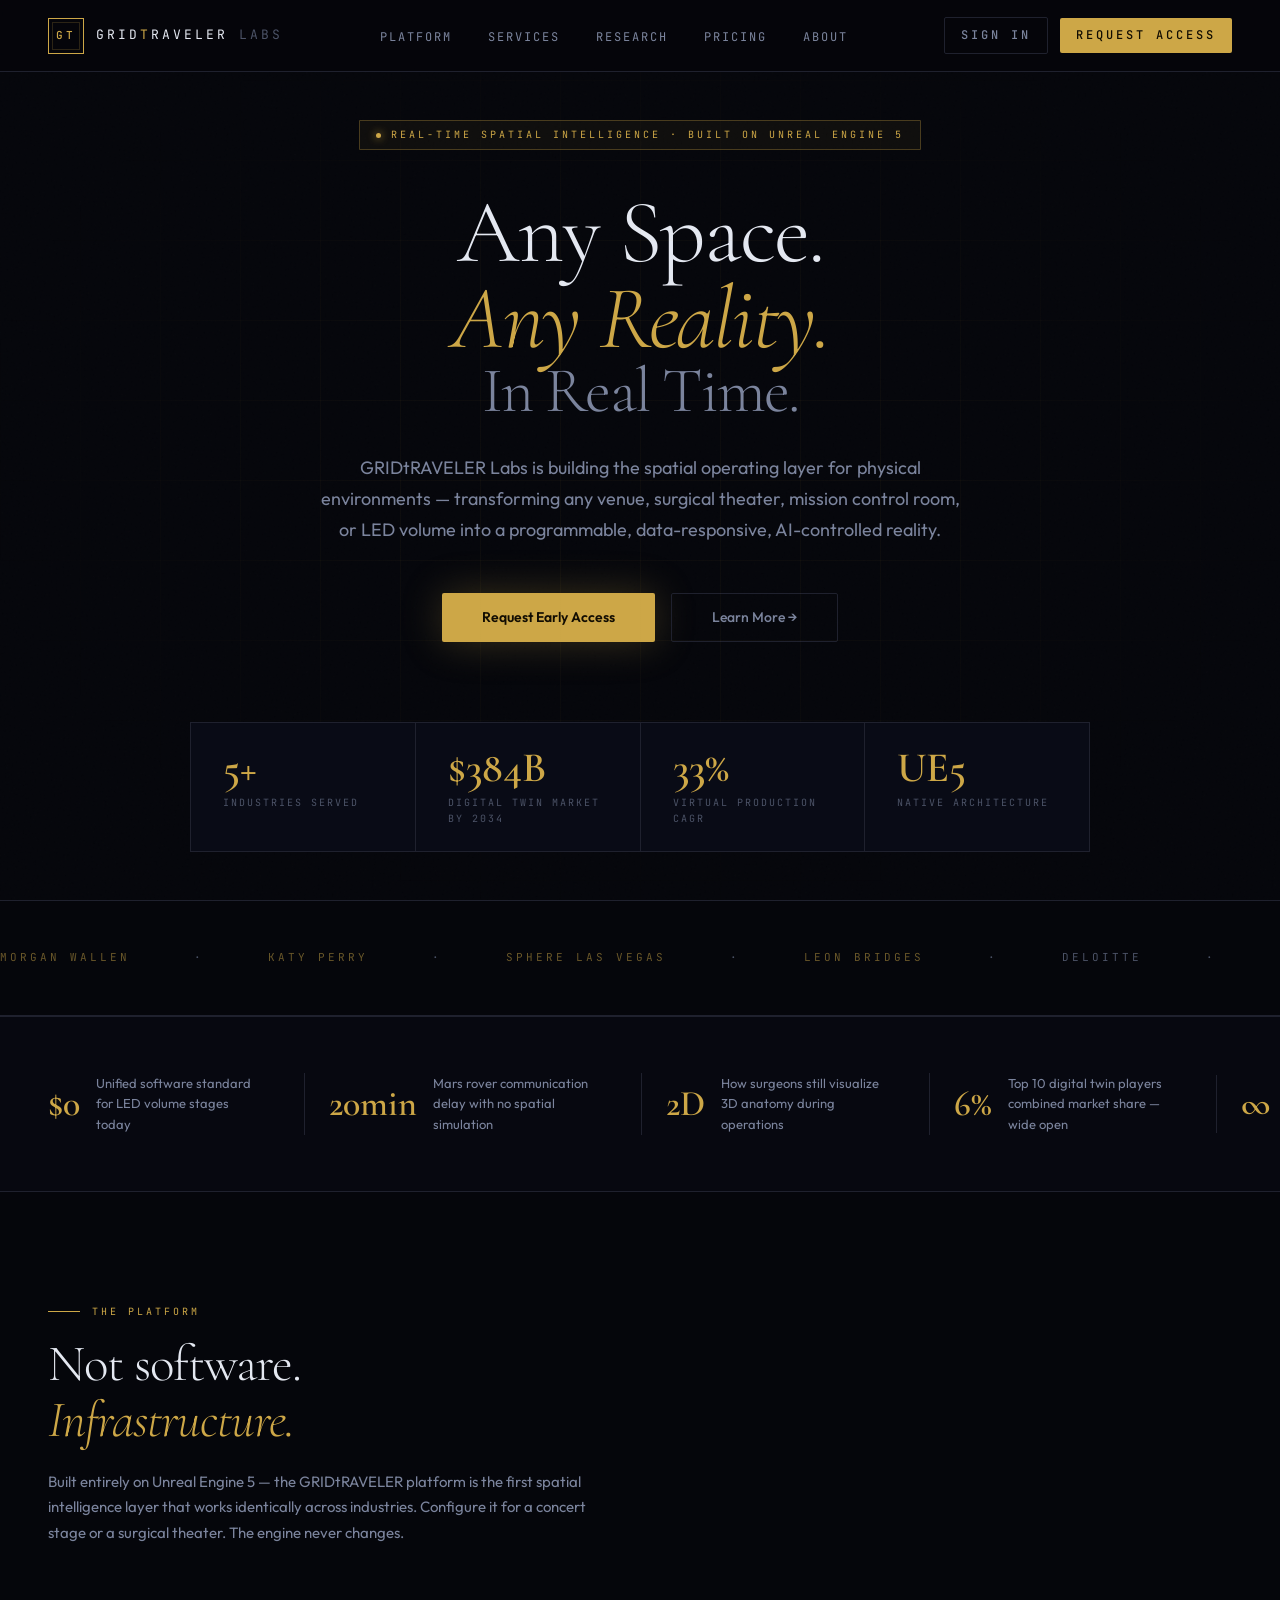
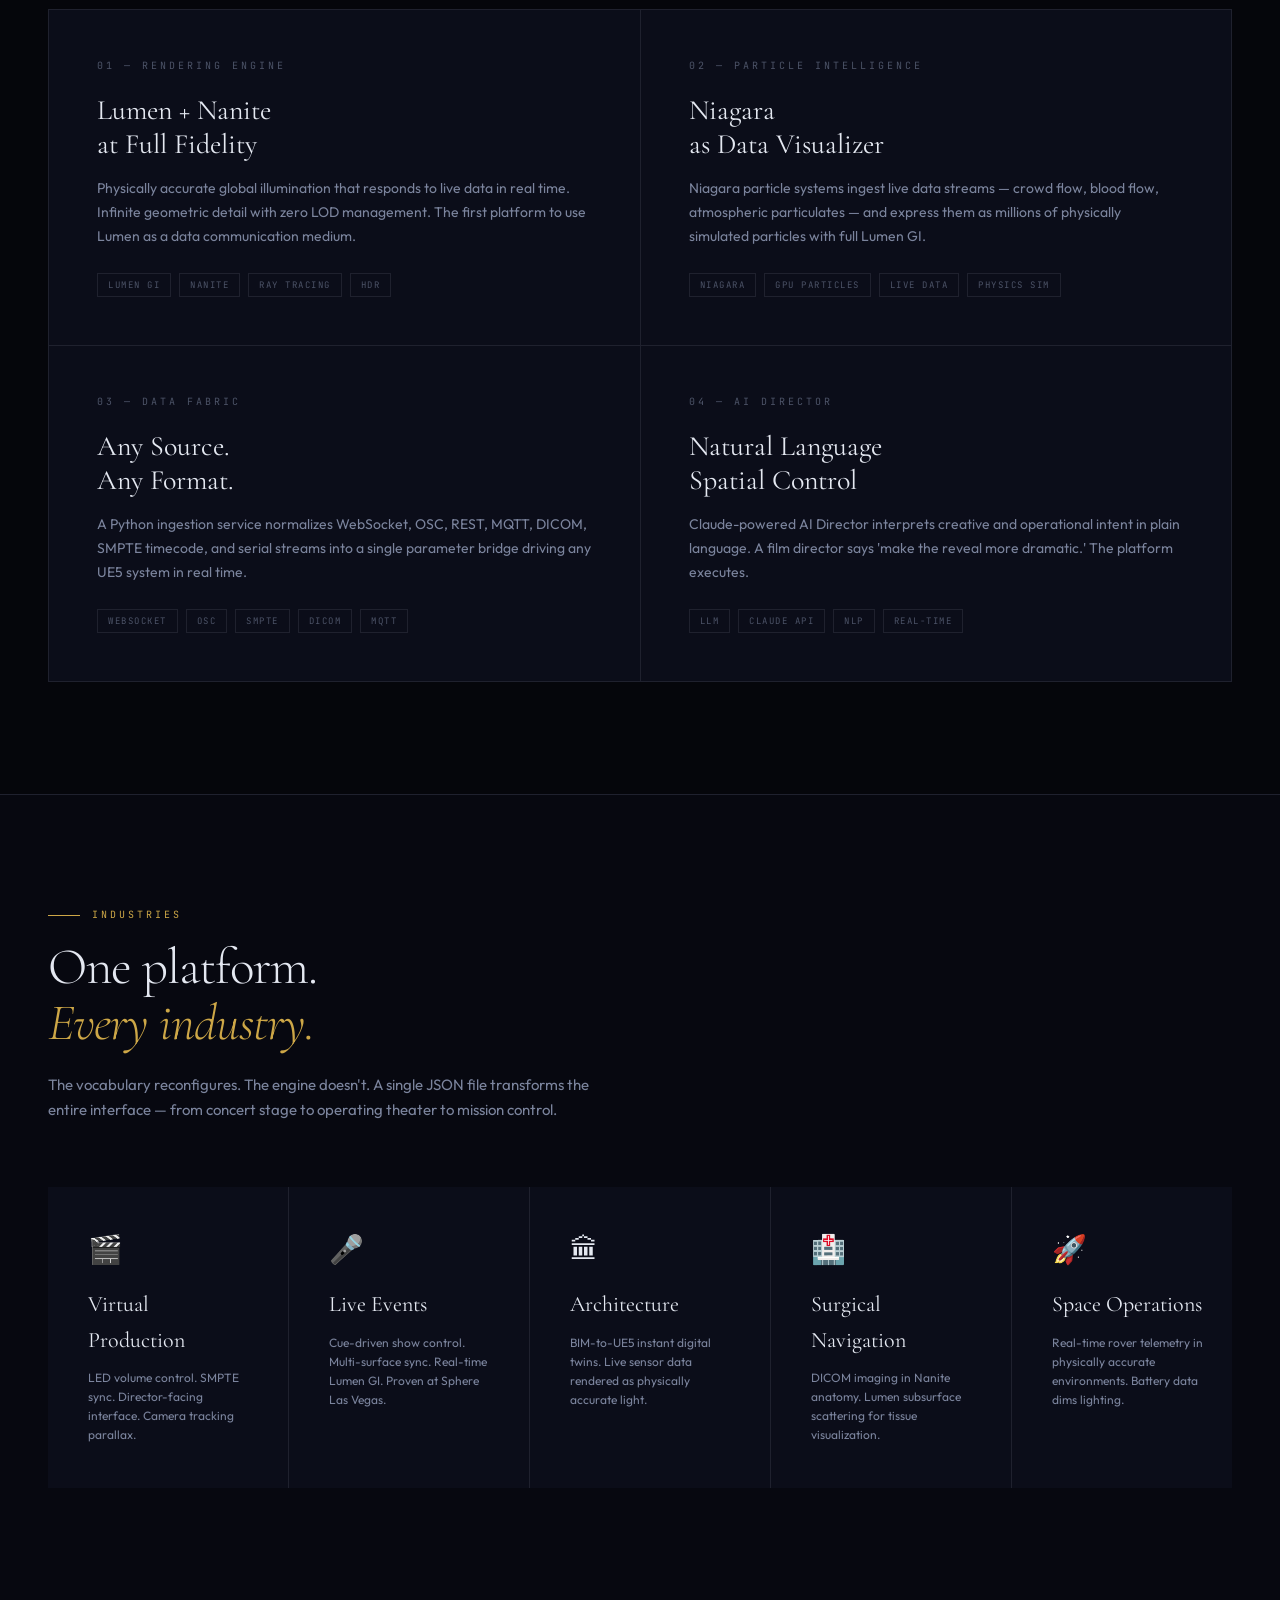
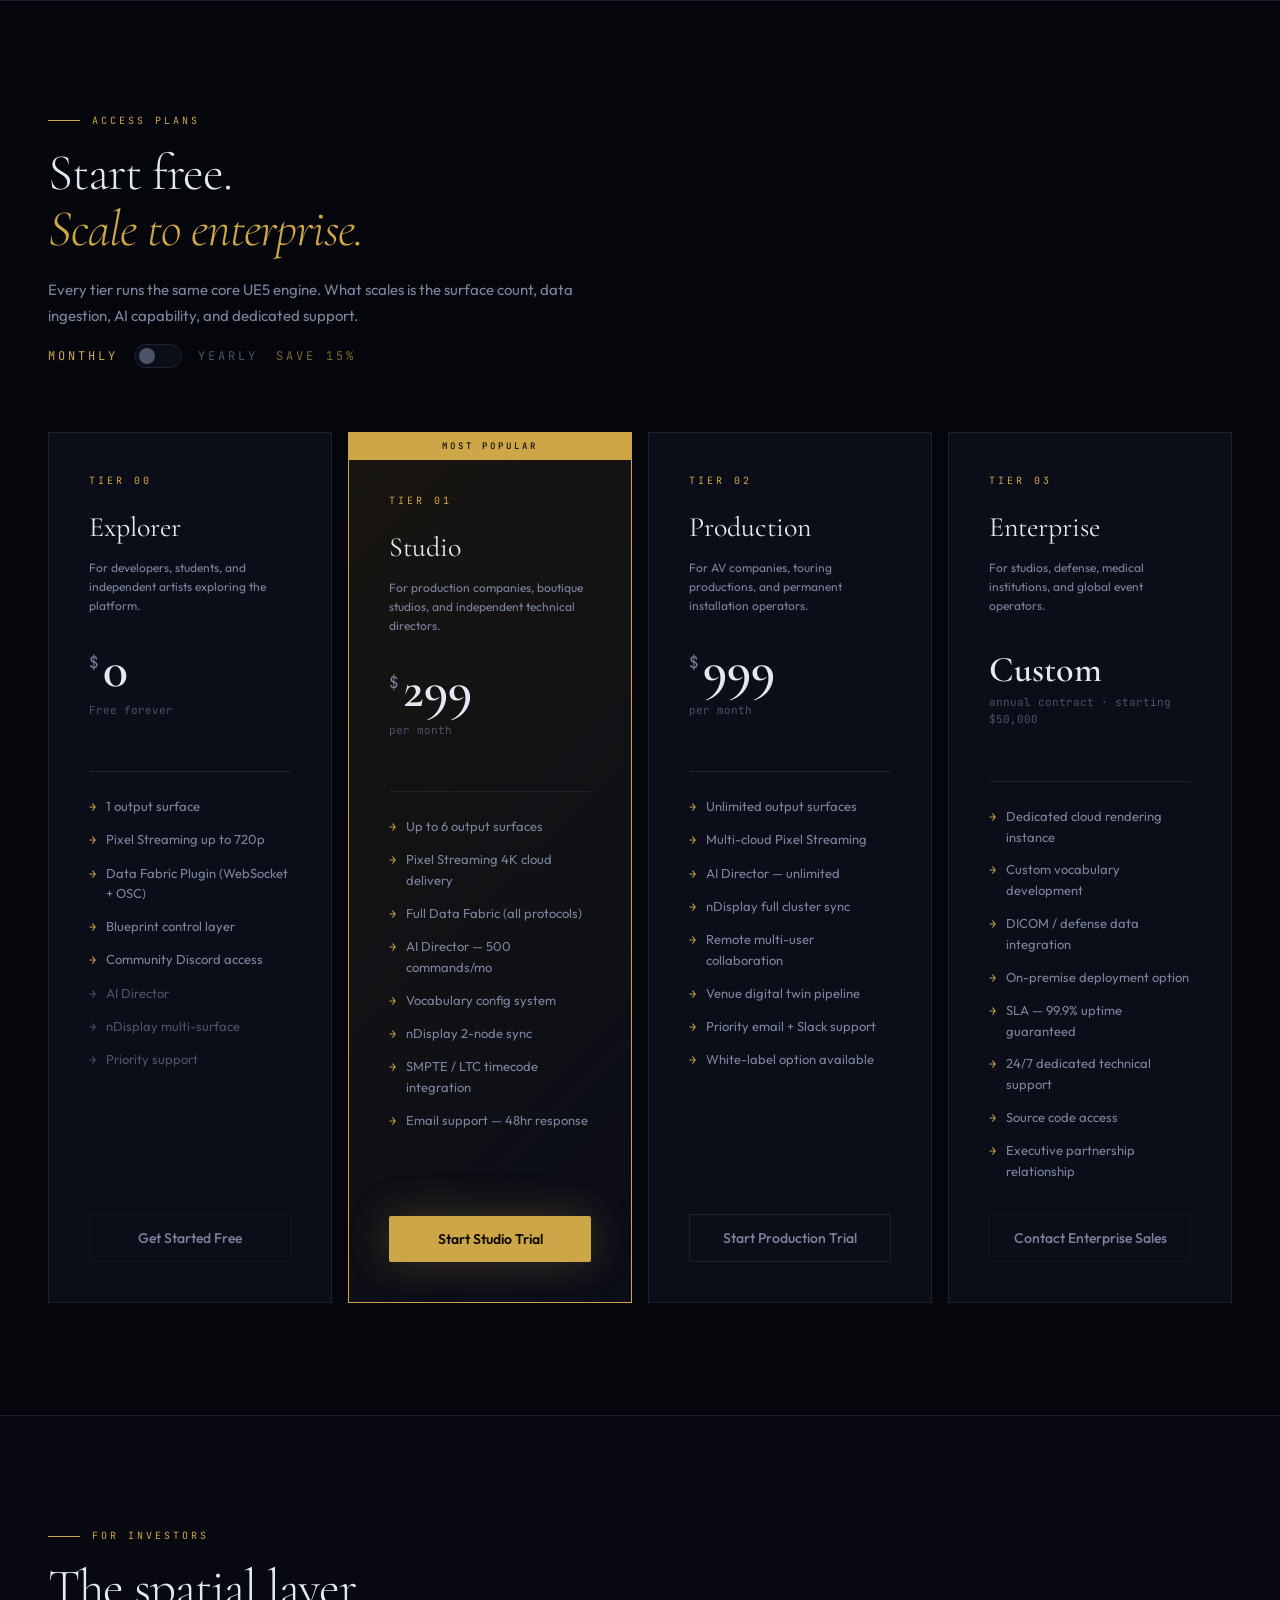
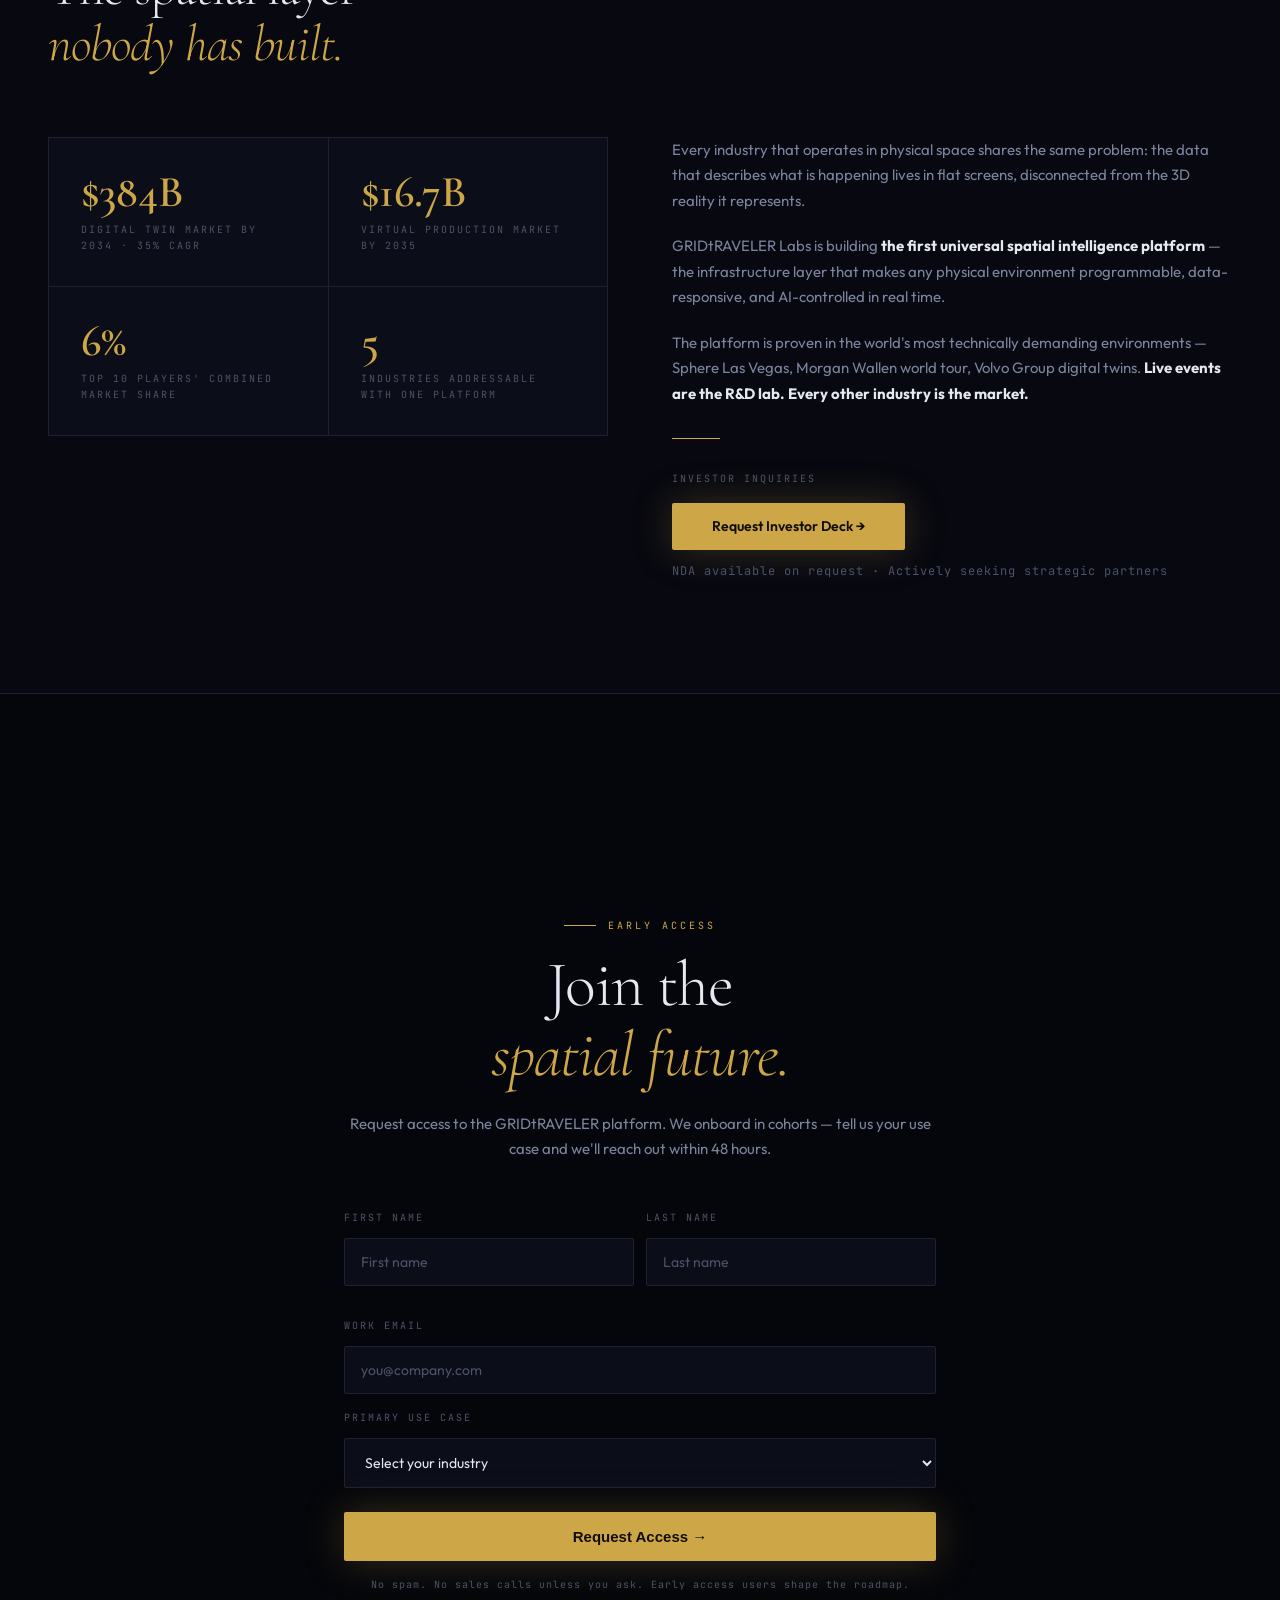
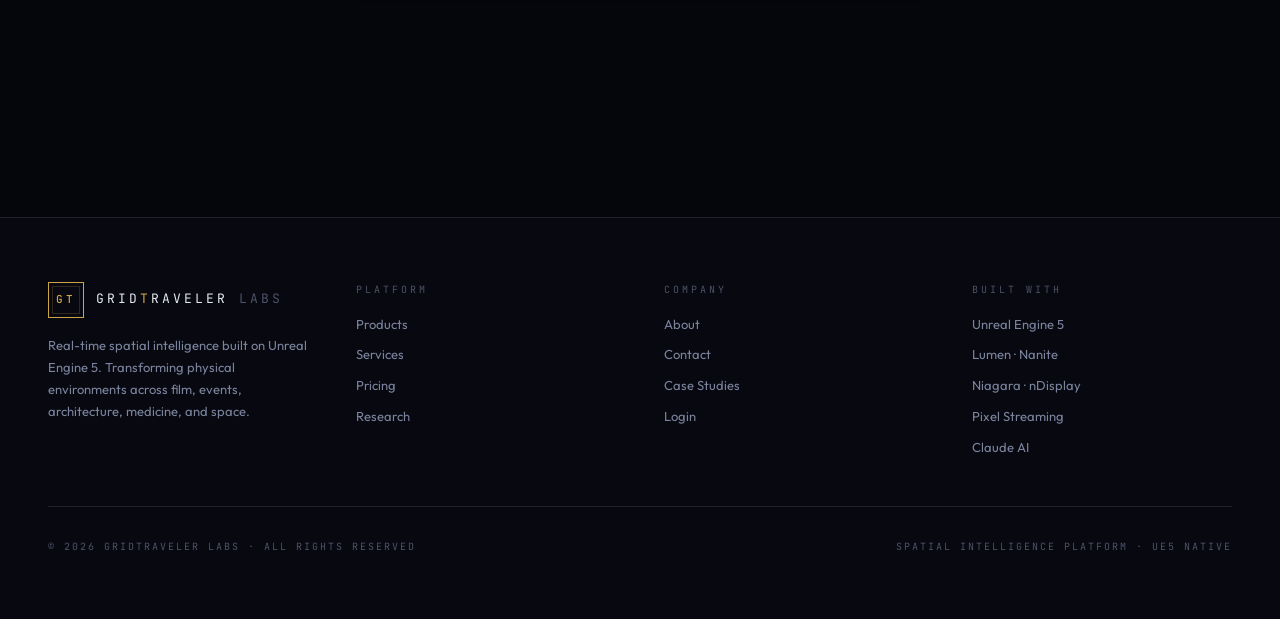
==== commit 682081f7: "Update index.html" ====
--- a/index.html
+++ b/index.html
@@ -5,1413 +5,451 @@
 <meta name="viewport" content="width=device-width, initial-scale=1.0">
 <title>GRIDtRAVELER Labs — Real-Time Spatial Intelligence Platform</title>
 <meta name="description" content="The spatial intelligence platform built on Unreal Engine 5. Transforming any physical environment into a programmable, data-responsive reality.">
+<meta property="og:title" content="GRIDtRAVELER Labs — Real-Time Spatial Intelligence Platform">
+<meta property="og:description" content="The spatial intelligence platform built on Unreal Engine 5.">
+<meta property="og:type" content="website">
 <link rel="preconnect" href="https://fonts.googleapis.com">
-<link href="https://fonts.googleapis.com/css2?family=Bebas+Neue&family=Cormorant+Garamond:ital,wght@0,300;0,400;0,600;0,700;1,300;1,400&family=JetBrains+Mono:wght@300;400;500&family=Outfit:wght@300;400;500;600;700&display=swap" rel="stylesheet">
+<link rel="preconnect" href="https://fonts.gstatic.com" crossorigin>
+<link href="https://fonts.googleapis.com/css2?family=Cormorant+Garamond:ital,wght@0,300;0,400;0,600;0,700;1,300;1,400&family=JetBrains+Mono:wght@300;400;500&family=Outfit:wght@300;400;500;600;700&display=swap" rel="stylesheet">
 <style>
 *,*::before,*::after{box-sizing:border-box;margin:0;padding:0}
-
 :root{
-  --black:   #04050A;
-  --deep:    #070810;
-  --surface: #0C0D18;
-  --lift:    #12141F;
-  --border:  rgba(255,255,255,0.07);
-  --border2: rgba(255,255,255,0.13);
-  --gold:    #C9A84C;
-  --gold-l:  #E8C97A;
-  --gold-d:  rgba(201,168,76,0.12);
-  --cyan:    #00C4CC;
-  --text:    #E8EBF2;
-  --muted:   rgba(232,235,242,0.45);
-  --dim:     rgba(232,235,242,0.2);
-  --display: 'Cormorant Garamond', serif;
-  --mono:    'JetBrains Mono', monospace;
-  --sans:    'Outfit', sans-serif;
-  --max:     1280px;
+--background:230 40% 3%;--foreground:225 30% 92%;
+--card:232 38% 6%;--card-foreground:225 30% 92%;
+--primary:43 57% 54%;--primary-foreground:40 80% 4%;
+--secondary:230 25% 10%;--secondary-foreground:225 30% 92%;
+--muted:230 20% 12%;--muted-foreground:225 15% 55%;
+--accent:230 25% 10%;--accent-foreground:225 30% 92%;
+--border:230 20% 15%;--ring:43 57% 54%;
+--gold:43 57% 54%;--gold-light:40 65% 70%;
+--deep:232 38% 4.5%;--surface:232 38% 7%;
+--lift:230 25% 10%;--dim:225 15% 35%;
+--cyan:180 100% 40%;
 }
-
 html{scroll-behavior:smooth;overflow-x:hidden}
 body{
-  background:var(--black);
-  color:var(--text);
-  font-family:var(--sans);
-  -webkit-font-smoothing:antialiased;
-  overflow-x:hidden;
+background:hsl(var(--background));color:hsl(var(--foreground));
+font-family:'Outfit',sans-serif;-webkit-font-smoothing:antialiased;
+overflow-x:hidden;line-height:1.6;
 }
-
-/* ── NOISE OVERLAY ─────────────────────── */
-body::before{
-  content:'';position:fixed;inset:0;z-index:0;pointer-events:none;
-  background-image:url("data:image/svg+xml,%3Csvg viewBox='0 0 512 512' xmlns='http://www.w3.org/2000/svg'%3E%3Cfilter id='n'%3E%3CfeTurbulence type='fractalNoise' baseFrequency='0.75' numOctaves='4' stitchTiles='stitch'/%3E%3C/filter%3E%3Crect width='100%25' height='100%25' filter='url(%23n)' opacity='0.035'/%3E%3C/svg%3E");
-  opacity:0.5;
+body::before{content:'';position:fixed;inset:0;z-index:0;pointer-events:none;
+background-image:url("data:image/svg+xml,%3Csvg viewBox='0 0 512 512' xmlns='http://www.w3.org/2000/svg'%3E%3Cfilter id='n'%3E%3CfeTurbulence type='fractalNoise' baseFrequency='0.75' numOctaves='4' stitchTiles='stitch'/%3E%3C/filter%3E%3Crect width='100%25' height='100%25' filter='url(%23n)' opacity='0.035'/%3E%3C/svg%3E");
+opacity:0.5;}
+a{text-decoration:none;color:inherit}
+ul{list-style:none}
+.font-display{font-family:'Cormorant Garamond',serif}
+.font-mono{font-family:'JetBrains Mono',monospace}
+.text-primary{color:hsl(var(--primary))}
+.text-foreground{color:hsl(var(--foreground))}
+.text-muted{color:hsl(var(--muted-foreground))}
+.text-dim{color:hsl(var(--dim))}
+.bg-background{background:hsl(var(--background))}
+.bg-surface{background:hsl(var(--surface))}
+.bg-deep{background:hsl(var(--deep))}
+.bg-lift{background:hsl(var(--lift))}
+.bg-primary{background:hsl(var(--primary))}
+.border-clr{border-color:hsl(var(--border))}
+.border-primary{border-color:hsl(var(--primary))}
+.max-w-container{max-width:1280px}
+
+/* NAV */
+.nav{position:fixed;top:0;left:0;right:0;z-index:100;height:72px;display:flex;align-items:center;justify-content:space-between;padding:0 48px;background:hsl(var(--background)/0.8);backdrop-filter:blur(20px);border-bottom:1px solid hsl(var(--border))}
+.nav-logo{display:flex;align-items:center;gap:12px}
+.nav-logo-box{width:36px;height:36px;border:1px solid hsl(var(--primary));display:flex;align-items:center;justify-content:center;font-family:'JetBrains Mono',monospace;font-size:11px;font-weight:500;color:hsl(var(--primary));letter-spacing:3px;position:relative}
+.nav-logo-box::after{content:'';position:absolute;inset:3px;border:1px solid hsl(var(--primary)/0.2)}
+.nav-brand{font-family:'JetBrains Mono',monospace;font-size:13px;letter-spacing:3px;text-transform:uppercase}
+.nav-links{display:flex;align-items:center;gap:36px}
+.nav-links a{font-family:'JetBrains Mono',monospace;font-size:12px;letter-spacing:2px;text-transform:uppercase;color:hsl(var(--muted-foreground));transition:color 0.2s}
+.nav-links a:hover{color:hsl(var(--foreground))}
+.nav-actions{display:flex;gap:12px;align-items:center}
+.btn{display:inline-flex;align-items:center;justify-content:center;font-weight:500;transition:all 0.2s;cursor:pointer;border:none;border-radius:2px;font-size:14px;white-space:nowrap}
+.btn-gold{background:hsl(var(--primary));color:hsl(var(--primary-foreground));font-weight:600;padding:12px 40px;box-shadow:0 0 40px hsl(var(--gold)/0.25)}
+.btn-gold:hover{background:hsl(var(--gold-light));box-shadow:0 0 60px hsl(var(--gold)/0.4);transform:translateY(-1px)}
+.btn-outline{border:1px solid hsl(var(--border));background:transparent;color:hsl(var(--muted-foreground));padding:12px 40px}
+.btn-outline:hover{border-color:hsl(var(--primary));color:hsl(var(--primary))}
+.btn-nav{background:hsl(var(--primary));color:hsl(var(--primary-foreground));font-family:'JetBrains Mono',monospace;font-size:12px;letter-spacing:3px;text-transform:uppercase;padding:8px 16px}
+.btn-nav-ghost{border:1px solid hsl(var(--border));background:transparent;color:hsl(var(--muted-foreground));font-family:'JetBrains Mono',monospace;font-size:12px;letter-spacing:3px;text-transform:uppercase;padding:8px 16px}
+.btn-ghost-gold{border:1px solid hsl(var(--border)/0.5);background:transparent;color:hsl(var(--muted-foreground));padding:12px 40px}
+.btn-ghost-gold:hover{border-color:hsl(var(--primary));color:hsl(var(--primary))}
+.btn-full{width:100%}
+
+/* HERO */
+.hero{min-height:100vh;display:flex;flex-direction:column;align-items:center;justify-content:center;text-align:center;padding:72px 48px 0;position:relative;z-index:1;overflow:hidden}
+.hero::before{content:'';position:absolute;inset:0;
+background-image:linear-gradient(hsl(43 57% 54%/0.04) 1px,transparent 1px),linear-gradient(90deg,hsl(43 57% 54%/0.04) 1px,transparent 1px);
+background-size:80px 80px;mask-image:radial-gradient(ellipse at center,black 30%,transparent 75%);pointer-events:none}
+.eyebrow{display:inline-flex;align-items:center;gap:10px;padding:6px 16px;border:1px solid hsl(var(--primary)/0.3);background:hsl(var(--primary)/0.05);border-radius:1px;font-family:'JetBrains Mono',monospace;font-size:10px;letter-spacing:3px;text-transform:uppercase;color:hsl(var(--primary));margin-bottom:40px}
+.eyebrow-dot{width:5px;height:5px;border-radius:50%;background:hsl(var(--primary));box-shadow:0 0 8px hsl(var(--gold));animation:pulse 2s infinite}
+@keyframes pulse{0%,100%{opacity:1}50%{opacity:0.3}}
+.hero h1{font-family:'Cormorant Garamond',serif;font-size:clamp(52px,7vw,110px);font-weight:300;line-height:0.95;letter-spacing:-0.02em;margin-bottom:32px}
+.hero h1 em{font-style:italic;color:hsl(var(--primary))}
+.hero h1 .sub{display:block;font-size:clamp(38px,5vw,76px);color:hsl(var(--muted-foreground));font-weight:300}
+.hero-desc{font-size:clamp(15px,1.5vw,18px);color:hsl(var(--muted-foreground));max-width:640px;line-height:1.7;margin-bottom:48px}
+.hero-ctas{display:flex;gap:16px;flex-wrap:wrap;justify-content:center;margin-bottom:80px}
+.metrics-bar{display:flex;border:1px solid hsl(var(--border));background:hsl(var(--surface)/0.8);backdrop-filter:blur(20px);max-width:900px;width:100%}
+.metric{flex:1;padding:24px 32px;text-align:left}
+.metric+.metric{border-left:1px solid hsl(var(--border))}
+.metric-num{font-family:'Cormorant Garamond',serif;font-size:42px;font-weight:600;color:hsl(var(--primary));line-height:1;margin-bottom:6px}
+.metric-label{font-family:'JetBrains Mono',monospace;font-size:10px;letter-spacing:2px;text-transform:uppercase;color:hsl(var(--dim))}
+
+/* CREDITS */
+.credits{padding:48px 0;border-top:1px solid hsl(var(--border));border-bottom:1px solid hsl(var(--border));overflow:hidden}
+.credits-track{display:flex;align-items:center;gap:64px;white-space:nowrap;width:max-content;animation:scroll 20s linear infinite}
+@keyframes scroll{from{transform:translateX(0)}to{transform:translateX(-50%)}}
+.credits-track span{font-family:'JetBrains Mono',monospace;font-size:11px;letter-spacing:3px;text-transform:uppercase;color:hsl(var(--dim))}
+.credits-track .highlight{color:hsl(var(--primary)/0.5)}
+
+/* PROBLEMS */
+.problems{padding:56px 0;border-top:1px solid hsl(var(--border));border-bottom:1px solid hsl(var(--border));background:hsl(var(--deep))}
+.problems-inner{max-width:1280px;margin:0 auto;padding:0 48px;display:flex;align-items:center;gap:24px;overflow-x:auto}
+.problem-item{flex-shrink:0;display:flex;align-items:center;gap:16px;padding-right:24px}
+.problem-item+.problem-item{border-left:1px solid hsl(var(--border));padding-left:24px}
+.problem-num{font-family:'Cormorant Garamond',serif;font-size:36px;color:hsl(var(--primary));font-weight:600;white-space:nowrap}
+.problem-text{font-size:13px;color:hsl(var(--muted-foreground));max-width:160px;line-height:1.6}
+
+/* SECTION COMMON */
+.section{padding:112px 0;position:relative;z-index:1}
+.section-inner{max-width:1280px;margin:0 auto;padding:0 48px}
+.section-label{font-family:'JetBrains Mono',monospace;font-size:10px;letter-spacing:3px;text-transform:uppercase;color:hsl(var(--primary));margin-bottom:16px;display:flex;align-items:center;gap:12px}
+.section-label::before{content:'';width:32px;height:1px;background:hsl(var(--primary))}
+.section-title{font-family:'Cormorant Garamond',serif;font-size:clamp(36px,4vw,64px);font-weight:300;line-height:1.1;letter-spacing:-0.02em;margin-bottom:20px}
+.section-title em{font-style:italic;color:hsl(var(--primary))}
+.section-desc{font-size:15px;color:hsl(var(--muted-foreground));max-width:560px;line-height:1.7}
+.gold-line{width:48px;height:1px;background:hsl(var(--primary));margin:32px 0}
+
+/* PLATFORM */
+.platform-grid{display:grid;grid-template-columns:1fr 1fr;gap:1px;background:hsl(var(--border));margin-top:64px;border:1px solid hsl(var(--border))}
+.platform-card{background:hsl(var(--surface));padding:48px;position:relative;overflow:hidden;transition:background 0.3s}
+.platform-card:hover{background:hsl(var(--lift))}
+.platform-card::before{content:'';position:absolute;top:0;left:0;right:0;height:2px;background:linear-gradient(to right,hsl(var(--primary)),transparent);opacity:0;transition:opacity 0.3s}
+.platform-card:hover::before{opacity:1}
+.platform-num{font-family:'JetBrains Mono',monospace;font-size:10px;letter-spacing:3px;color:hsl(var(--dim));margin-bottom:20px}
+.platform-title{font-family:'Cormorant Garamond',serif;font-size:28px;margin-bottom:16px;line-height:1.2;white-space:pre-line}
+.platform-body{font-size:14px;color:hsl(var(--muted-foreground));line-height:1.7}
+.platform-tags{display:flex;flex-wrap:wrap;gap:8px;margin-top:24px}
+.platform-tags span{padding:4px 10px;border:1px solid hsl(var(--border));font-family:'JetBrains Mono',monospace;font-size:9px;letter-spacing:1.5px;text-transform:uppercase;color:hsl(var(--dim))}
+
+/* INDUSTRIES */
+.industries-strip{display:flex;overflow-x:auto;gap:1px;background:hsl(var(--border));margin-top:64px}
+.industry-card{flex-shrink:0;width:240px;background:hsl(var(--surface));padding:40px;border-bottom:3px solid transparent;transition:all 0.2s;cursor:pointer}
+.industry-card:hover{background:hsl(var(--lift));border-bottom-color:hsl(var(--primary))}
+.industry-icon{font-size:28px;margin-bottom:16px}
+.industry-title{font-family:'Cormorant Garamond',serif;font-size:22px;margin-bottom:10px}
+.industry-body{font-size:12px;color:hsl(var(--muted-foreground));line-height:1.6}
+
+/* PRICING */
+.pricing-toggle{display:flex;align-items:center;gap:16px;margin-bottom:64px}
+.toggle-label{font-family:'JetBrains Mono',monospace;font-size:12px;letter-spacing:3px;text-transform:uppercase;cursor:pointer;transition:color 0.2s;background:none;border:none}
+.toggle-label.active{color:hsl(var(--primary))}
+.toggle-label.inactive{color:hsl(var(--dim))}
+.toggle-track{width:48px;height:24px;border-radius:12px;border:1px solid hsl(var(--border));background:hsl(var(--surface));position:relative;cursor:pointer}
+.toggle-track.on{background:hsl(var(--primary)/0.2);border-color:hsl(var(--primary))}
+.toggle-thumb{width:16px;height:16px;border-radius:50%;position:absolute;top:3px;transition:all 0.2s}
+.toggle-thumb.off{left:4px;background:hsl(var(--dim))}
+.toggle-thumb.on{right:4px;left:auto;background:hsl(var(--primary))}
+.save-badge{margin-left:8px;color:hsl(var(--primary)/0.6)}
+.pricing-grid{display:grid;grid-template-columns:repeat(4,1fr);gap:16px}
+.pricing-card{background:hsl(var(--surface));border:1px solid hsl(var(--border));padding:40px;position:relative;overflow:hidden;display:flex;flex-direction:column;transition:border-color 0.3s}
+.pricing-card:hover{border-color:hsl(var(--primary)/0.3)}
+.pricing-card.featured{border-color:hsl(var(--primary));background:linear-gradient(135deg,hsl(var(--primary)/0.1),hsl(var(--surface)))}
+.popular-badge{position:absolute;top:0;left:0;right:0;text-align:center;padding:6px;background:hsl(var(--primary));color:hsl(var(--primary-foreground));font-family:'JetBrains Mono',monospace;font-size:9px;letter-spacing:3px;font-weight:500}
+.tier-label{font-family:'JetBrains Mono',monospace;font-size:10px;letter-spacing:3px;text-transform:uppercase;color:hsl(var(--primary));margin-bottom:16px}
+.tier-name{font-family:'Cormorant Garamond',serif;font-size:28px;margin-bottom:8px}
+.tier-tagline{font-size:12px;color:hsl(var(--muted-foreground));margin-bottom:28px;line-height:1.6;min-height:52px}
+.tier-price{display:flex;align-items:flex-start;gap:4px;margin-bottom:6px}
+.tier-dollar{font-family:'JetBrains Mono',monospace;font-size:16px;color:hsl(var(--muted-foreground));padding-top:6px}
+.tier-amount{font-family:'Cormorant Garamond',serif;font-size:52px;font-weight:600;line-height:1}
+.tier-custom{font-family:'Cormorant Garamond',serif;font-size:36px;font-weight:600;line-height:1;padding-top:8px}
+.tier-period{font-family:'JetBrains Mono',monospace;font-size:11px;color:hsl(var(--dim));margin-bottom:28px}
+.tier-divider{height:1px;background:hsl(var(--border));margin:24px 0}
+.tier-features{display:flex;flex-direction:column;gap:12px;flex:1;margin-bottom:32px}
+.tier-feature{display:flex;align-items:flex-start;gap:10px;font-size:13px;line-height:1.6}
+.tier-feature.active{color:hsl(var(--muted-foreground))}
+.tier-feature.inactive{color:hsl(var(--dim))}
+.tier-feature .arrow{font-family:'JetBrains Mono',monospace;font-size:12px;flex-shrink:0;margin-top:2px}
+.tier-feature.active .arrow{color:hsl(var(--primary))}
+.tier-feature.inactive .arrow{color:hsl(var(--dim))}
+
+/* INVESTOR */
+.investor-grid{display:grid;grid-template-columns:1fr 1fr;gap:64px;align-items:flex-start;margin-top:64px}
+.investor-stats{display:grid;grid-template-columns:1fr 1fr;gap:1px;background:hsl(var(--border));border:1px solid hsl(var(--border))}
+.investor-stat{background:hsl(var(--surface));padding:32px}
+.investor-stat-num{font-family:'Cormorant Garamond',serif;font-size:44px;color:hsl(var(--primary));font-weight:600;line-height:1;margin-bottom:8px}
+.investor-stat-label{font-family:'JetBrains Mono',monospace;font-size:10px;letter-spacing:2px;text-transform:uppercase;color:hsl(var(--dim))}
+
+/* SIGNUP */
+.signup{max-width:640px;margin:0 auto;text-align:center;padding:112px 24px}
+.signup h2{font-family:'Cormorant Garamond',serif;font-size:clamp(40px,5vw,72px);font-weight:300;line-height:1.1;letter-spacing:-0.02em;margin-bottom:20px}
+.signup h2 em{font-style:italic;color:hsl(var(--primary))}
+.form-row{display:flex;gap:12px;margin-bottom:16px}
+.form-group{flex:1;display:flex;flex-direction:column;gap:12px;margin-bottom:16px}
+.form-label{font-family:'JetBrains Mono',monospace;font-size:10px;letter-spacing:2px;text-transform:uppercase;color:hsl(var(--dim));text-align:left}
+.form-input,.form-select{background:hsl(var(--surface));border:1px solid hsl(var(--border));border-radius:2px;padding:14px 16px;color:hsl(var(--foreground));font-size:14px;outline:none;transition:border-color 0.2s;font-family:'Outfit',sans-serif;width:100%}
+.form-input:focus,.form-select:focus{border-color:hsl(var(--primary))}
+.form-input::placeholder{color:hsl(var(--dim))}
+.form-note{font-family:'JetBrains Mono',monospace;font-size:10px;letter-spacing:1px;color:hsl(var(--dim));text-align:center;margin-top:16px}
+
+/* FOOTER */
+.footer{border-top:1px solid hsl(var(--border));background:hsl(var(--deep));position:relative;z-index:1;padding:64px 48px}
+.footer-grid{max-width:1280px;margin:0 auto;display:grid;grid-template-columns:repeat(4,1fr);gap:48px;margin-bottom:48px}
+.footer-heading{font-family:'JetBrains Mono',monospace;font-size:10px;letter-spacing:3px;text-transform:uppercase;color:hsl(var(--dim));margin-bottom:16px}
+.footer-links{display:flex;flex-direction:column;gap:10px}
+.footer-links a,.footer-links span{font-size:13px;color:hsl(var(--muted-foreground));transition:color 0.2s}
+.footer-links a:hover{color:hsl(var(--primary))}
+.footer-bottom{border-top:1px solid hsl(var(--border));padding-top:32px;display:flex;align-items:center;justify-content:space-between;font-family:'JetBrains Mono',monospace;font-size:10px;letter-spacing:2px;text-transform:uppercase;color:hsl(var(--dim));max-width:1280px;margin:0 auto}
+.footer-desc{font-size:13px;color:hsl(var(--muted-foreground));line-height:1.7;max-width:280px}
+
+/* RESPONSIVE */
+@media(max-width:1024px){
+.pricing-grid{grid-template-columns:1fr 1fr}
+.investor-grid{grid-template-columns:1fr}
+.platform-grid{grid-template-columns:1fr}
+.nav-links,.nav-actions{display:none}
 }
-
-/* ── NAV ───────────────────────────────── */
-nav{
-  position:fixed;top:0;left:0;right:0;z-index:100;
-  height:72px;
-  display:flex;align-items:center;justify-content:space-between;
-  padding:0 48px;
-  background:rgba(4,5,10,0.8);
-  backdrop-filter:blur(20px);
-  border-bottom:1px solid var(--border);
+@media(max-width:768px){
+.nav{padding:0 24px}
+.hero{padding:72px 24px 0}
+.metrics-bar{flex-direction:column}
+.metric+.metric{border-left:none;border-top:1px solid hsl(var(--border))}
+.pricing-grid{grid-template-columns:1fr}
+.footer-grid{grid-template-columns:1fr 1fr}
+.section-inner,.problems-inner{padding:0 24px}
+.footer{padding:64px 24px}
+.form-row{flex-direction:column}
 }
-.nav-logo{
-  display:flex;align-items:center;gap:12px;
-  text-decoration:none;
-}
-.logo-mark{
-  width:36px;height:36px;
-  border:1px solid var(--gold);
-  display:flex;align-items:center;justify-content:center;
-  font-family:var(--mono);font-size:11px;font-weight:500;
-  color:var(--gold);letter-spacing:1px;
-  position:relative;
-}
-.logo-mark::before{
-  content:'';position:absolute;
-  top:3px;left:3px;right:3px;bottom:3px;
-  border:1px solid rgba(201,168,76,0.2);
-}
-.logo-text{
-  font-family:var(--mono);font-size:13px;
-  letter-spacing:3px;text-transform:uppercase;
-  color:var(--text);
-}
-.logo-text span{color:var(--gold);}
-
-.nav-links{
-  display:flex;align-items:center;gap:36px;
-  list-style:none;
-}
-.nav-links a{
-  font-size:12px;font-family:var(--mono);
-  letter-spacing:2px;text-transform:uppercase;
-  color:var(--muted);text-decoration:none;
-  transition:color 0.2s;
-}
-.nav-links a:hover{color:var(--text);}
-
-.nav-cta{
-  display:flex;align-items:center;gap:12px;
-}
-.btn-nav-ghost{
-  padding:9px 22px;border-radius:2px;
-  border:1px solid var(--border2);
-  color:var(--muted);text-decoration:none;
-  font-size:12px;font-family:var(--mono);
-  letter-spacing:1px;text-transform:uppercase;
-  transition:all 0.2s;
-}
-.btn-nav-ghost:hover{border-color:var(--gold);color:var(--gold);}
-
-.btn-nav-primary{
-  padding:9px 24px;border-radius:2px;
-  background:var(--gold);
-  color:#0a0800;text-decoration:none;
-  font-size:12px;font-family:var(--mono);font-weight:500;
-  letter-spacing:1px;text-transform:uppercase;
-  transition:all 0.2s;
-}
-.btn-nav-primary:hover{background:var(--gold-l);}
-
-/* ── HERO ──────────────────────────────── */
-.hero{
-  min-height:100vh;
-  display:flex;flex-direction:column;
-  align-items:center;justify-content:center;
-  text-align:center;
-  padding:72px 48px 0;
-  position:relative;z-index:1;
-  overflow:hidden;
-}
-
-/* Grid lines */
-.hero::before{
-  content:'';position:absolute;inset:0;
-  background-image:
-    linear-gradient(rgba(201,168,76,0.04) 1px,transparent 1px),
-    linear-gradient(90deg,rgba(201,168,76,0.04) 1px,transparent 1px);
-  background-size:80px 80px;
-  mask-image:radial-gradient(ellipse at center,black 30%,transparent 75%);
-}
-
-.hero-eyebrow{
-  display:inline-flex;align-items:center;gap:10px;
-  padding:7px 18px;
-  border:1px solid rgba(201,168,76,0.3);
-  background:rgba(201,168,76,0.06);
-  border-radius:1px;
-  font-family:var(--mono);font-size:10px;
-  letter-spacing:3px;text-transform:uppercase;
-  color:var(--gold);
-  margin-bottom:40px;
-  animation:fadeUp 0.6s ease both;
-}
-.eyebrow-dot{
-  width:5px;height:5px;border-radius:50%;
-  background:var(--gold);
-  box-shadow:0 0 8px var(--gold);
-  animation:pulse 2s infinite;
-}
-@keyframes pulse{0%,100%{opacity:1}50%{opacity:0.3}}
-
-.hero-title{
-  font-family:var(--display);
-  font-size:clamp(52px,7vw,110px);
-  font-weight:300;
-  line-height:0.95;
-  letter-spacing:-2px;
-  margin-bottom:32px;
-  animation:fadeUp 0.6s 0.1s ease both;
-}
-.hero-title em{
-  font-style:italic;
-  color:var(--gold);
-}
-.hero-title .line2{
-  display:block;
-  font-size:clamp(38px,5vw,76px);
-  color:var(--muted);
-  font-weight:300;
-  letter-spacing:-1px;
-}
-
-.hero-sub{
-  font-size:clamp(15px,1.5vw,18px);
-  color:var(--muted);
-  max-width:640px;
-  line-height:1.7;
-  margin-bottom:52px;
-  animation:fadeUp 0.6s 0.2s ease both;
-}
-
-.hero-actions{
-  display:flex;gap:16px;flex-wrap:wrap;
-  justify-content:center;
-  margin-bottom:80px;
-  animation:fadeUp 0.6s 0.3s ease both;
-}
-
-.btn-primary{
-  padding:16px 40px;
-  background:var(--gold);
-  color:#0a0800;
-  border:none;border-radius:2px;
-  font-family:var(--sans);font-size:14px;font-weight:600;
-  letter-spacing:0.5px;
-  cursor:pointer;text-decoration:none;
-  transition:all 0.2s;
-  box-shadow:0 0 40px rgba(201,168,76,0.25);
-}
-.btn-primary:hover{
-  background:var(--gold-l);
-  box-shadow:0 0 60px rgba(201,168,76,0.4);
-  transform:translateY(-1px);
-}
-
-.btn-secondary{
-  padding:16px 40px;
-  background:transparent;
-  color:var(--text);
-  border:1px solid var(--border2);
-  border-radius:2px;
-  font-family:var(--sans);font-size:14px;font-weight:500;
-  cursor:pointer;text-decoration:none;
-  transition:all 0.2s;
-}
-.btn-secondary:hover{
-  border-color:var(--gold);
-  color:var(--gold);
-}
-
-/* Hero metrics bar */
-.hero-metrics{
-  display:flex;align-items:stretch;
-  border:1px solid var(--border);
-  background:rgba(12,13,24,0.8);
-  backdrop-filter:blur(12px);
-  max-width:900px;width:100%;
-  animation:fadeUp 0.6s 0.4s ease both;
-}
-.metric{
-  flex:1;padding:24px 32px;
-  border-right:1px solid var(--border);
-  text-align:left;
-}
-.metric:last-child{border-right:none;}
-.metric-num{
-  font-family:var(--display);font-size:42px;
-  font-weight:600;color:var(--gold);
-  line-height:1;margin-bottom:6px;
-}
-.metric-label{
-  font-family:var(--mono);font-size:10px;
-  letter-spacing:2px;text-transform:uppercase;
-  color:var(--dim);
-}
-
-/* ── SECTIONS ──────────────────────────── */
-section{position:relative;z-index:1;}
-.container{
-  max-width:var(--max);
-  margin:0 auto;
-  padding:0 48px;
-}
-.section-pad{padding:120px 0;}
-
-.section-label{
-  font-family:var(--mono);font-size:10px;
-  letter-spacing:3px;text-transform:uppercase;
-  color:var(--gold);margin-bottom:16px;
-  display:flex;align-items:center;gap:12px;
-}
-.section-label::before{
-  content:'';width:32px;height:1px;background:var(--gold);
-}
-
-.section-title{
-  font-family:var(--display);
-  font-size:clamp(36px,4vw,64px);
-  font-weight:300;line-height:1.1;
-  letter-spacing:-1px;
-  margin-bottom:20px;
-}
-.section-title em{font-style:italic;color:var(--gold);}
-
-/* ── PROBLEM STRIP ─────────────────────── */
-.problem{
-  padding:60px 0;
-  border-top:1px solid var(--border);
-  border-bottom:1px solid var(--border);
-  background:var(--deep);
-}
-.problem-inner{
-  max-width:var(--max);margin:0 auto;padding:0 48px;
-  display:flex;align-items:center;gap:24px;
-  overflow-x:auto;
-}
-.problem-item{
-  flex-shrink:0;
-  display:flex;align-items:center;gap:16px;
-  padding-right:24px;
-  border-right:1px solid var(--border);
-}
-.problem-item:last-child{border-right:none;}
-.p-num{
-  font-family:var(--display);font-size:36px;
-  color:var(--gold);font-weight:600;
-  white-space:nowrap;
-}
-.p-text{
-  font-size:13px;color:var(--muted);
-  max-width:160px;line-height:1.5;
-}
-
-/* ── WHAT WE BUILD ─────────────────────── */
-.what-grid{
-  display:grid;
-  grid-template-columns:1fr 1fr;
-  gap:1px;
-  background:var(--border);
-  margin-top:64px;
-  border:1px solid var(--border);
-}
-.what-card{
-  background:var(--surface);
-  padding:48px;
-  position:relative;overflow:hidden;
-  transition:background 0.3s;
-}
-.what-card::before{
-  content:'';
-  position:absolute;top:0;left:0;right:0;height:2px;
-  background:linear-gradient(90deg,var(--gold),transparent);
-  opacity:0;transition:opacity 0.3s;
-}
-.what-card:hover{background:var(--lift);}
-.what-card:hover::before{opacity:1;}
-
-.what-num{
-  font-family:var(--mono);font-size:10px;
-  letter-spacing:3px;color:var(--dim);
-  margin-bottom:20px;
-}
-.what-title{
-  font-family:var(--display);font-size:28px;
-  font-weight:400;margin-bottom:16px;
-  line-height:1.2;
-}
-.what-body{
-  font-size:14px;color:var(--muted);
-  line-height:1.8;
-}
-.what-tech{
-  display:flex;flex-wrap:wrap;gap:8px;
-  margin-top:24px;
-}
-.tech-tag{
-  padding:4px 10px;border-radius:1px;
-  border:1px solid var(--border);
-  font-family:var(--mono);font-size:9px;
-  letter-spacing:1.5px;text-transform:uppercase;
-  color:var(--dim);
-}
-
-/* ── INDUSTRIES ────────────────────────── */
-.industries{
-  background:var(--deep);
-  border-top:1px solid var(--border);
-  border-bottom:1px solid var(--border);
-}
-.industry-scroll{
-  display:flex;
-  overflow-x:auto;
-  gap:1px;
-  background:var(--border);
-  margin-top:64px;
-  scrollbar-width:none;
-}
-.industry-scroll::-webkit-scrollbar{display:none;}
-.industry-card{
-  flex:0 0 240px;
-  background:var(--surface);
-  padding:40px 32px;
-  border-bottom:3px solid transparent;
-  transition:all 0.2s;cursor:pointer;
-}
-.industry-card:hover{
-  background:var(--lift);
-  border-bottom-color:var(--gold);
-}
-.ind-icon{font-size:28px;margin-bottom:16px;}
-.ind-title{
-  font-family:var(--display);font-size:22px;
-  margin-bottom:10px;
-}
-.ind-body{
-  font-size:12px;color:var(--muted);
-  line-height:1.7;
-}
-
-/* ── CREDITS ───────────────────────────── */
-.credits-strip{
-  padding:48px 0;
-  border-top:1px solid var(--border);
-  overflow:hidden;
-  background:var(--black);
-}
-.credits-track{
-  display:flex;align-items:center;gap:64px;
-  animation:scrollTrack 20s linear infinite;
-  white-space:nowrap;
-  width:max-content;
-}
-.credits-track span{
-  font-family:var(--mono);font-size:11px;
-  letter-spacing:3px;text-transform:uppercase;
-  color:var(--dim);
-  flex-shrink:0;
-}
-.credits-track span.gold{color:rgba(201,168,76,0.5);}
-@keyframes scrollTrack{
-  from{transform:translateX(0);}
-  to{transform:translateX(-50%);}
-}
-
-/* ── PRICING ───────────────────────────── */
-.pricing-grid{
-  display:grid;
-  grid-template-columns:1fr 1fr 1fr 1fr;
-  gap:16px;
-  margin-top:64px;
-}
-
-.price-card{
-  background:var(--surface);
-  border:1px solid var(--border);
-  padding:40px 32px;
-  position:relative;overflow:hidden;
-  display:flex;flex-direction:column;
-  transition:border-color 0.3s;
-}
-.price-card:hover{border-color:rgba(201,168,76,0.3);}
-
-.price-card.featured{
-  border-color:var(--gold);
-  background:linear-gradient(160deg,rgba(201,168,76,0.08) 0%,var(--surface) 60%);
-}
-.price-card.featured::before{
-  content:'MOST POPULAR';
-  position:absolute;top:0;left:0;right:0;
-  text-align:center;
-  padding:6px;
-  background:var(--gold);
-  color:#0a0800;
-  font-family:var(--mono);font-size:9px;
-  letter-spacing:3px;font-weight:500;
-}
-
-.price-tier{
-  font-family:var(--mono);font-size:10px;
-  letter-spacing:3px;text-transform:uppercase;
-  color:var(--gold);margin-bottom:16px;
-}
-.price-card.featured .price-tier{margin-top:20px;}
-
-.price-name{
-  font-family:var(--display);font-size:28px;
-  font-weight:400;margin-bottom:8px;
-}
-.price-tagline{
-  font-size:12px;color:var(--muted);
-  margin-bottom:28px;line-height:1.6;
-  min-height:52px;
-}
-
-.price-amount{
-  display:flex;align-items:flex-start;gap:4px;
-  margin-bottom:6px;
-}
-.price-currency{
-  font-family:var(--mono);font-size:16px;
-  color:var(--muted);padding-top:6px;
-}
-.price-num{
-  font-family:var(--display);font-size:52px;
-  font-weight:600;line-height:1;color:var(--text);
-}
-.price-period{
-  font-family:var(--mono);font-size:11px;
-  color:var(--dim);margin-bottom:28px;
-}
-
-.price-divider{
-  height:1px;background:var(--border);margin:24px 0;
-}
-
-.price-features{
-  list-style:none;
-  display:flex;flex-direction:column;gap:12px;
-  flex:1;margin-bottom:32px;
-}
-.price-features li{
-  display:flex;align-items:flex-start;gap:10px;
-  font-size:13px;color:var(--muted);line-height:1.5;
-}
-.price-features li::before{
-  content:'→';
-  color:var(--gold);flex-shrink:0;
-  font-family:var(--mono);font-size:12px;
-  margin-top:1px;
-}
-.price-features li.dim::before{color:var(--dim);}
-.price-features li.dim{color:var(--dim);}
-
-.btn-price{
-  width:100%;padding:14px;
-  text-align:center;
-  border-radius:2px;
-  font-family:var(--sans);font-size:13px;font-weight:600;
-  cursor:pointer;text-decoration:none;
-  transition:all 0.2s;border:none;
-  letter-spacing:0.5px;
-}
-.btn-price-ghost{
-  background:transparent;
-  border:1px solid var(--border2);
-  color:var(--muted);
-}
-.btn-price-ghost:hover{border-color:var(--gold);color:var(--gold);}
-.btn-price-gold{
-  background:var(--gold);
-  color:#0a0800;
-}
-.btn-price-gold:hover{background:var(--gold-l);}
-.btn-price-dark{
-  background:var(--lift);
-  border:1px solid var(--border2);
-  color:var(--text);
-}
-.btn-price-dark:hover{border-color:var(--gold);color:var(--gold);}
-
-/* ── INVESTOR SECTION ──────────────────── */
-.investor{
-  background:var(--deep);
-  border-top:1px solid var(--border);
-  border-bottom:1px solid var(--border);
-}
-.investor-grid{
-  display:grid;
-  grid-template-columns:1fr 1fr;
-  gap:64px;
-  align-items:start;
-  margin-top:64px;
-}
-.investor-stats{
-  display:grid;grid-template-columns:1fr 1fr;gap:1px;
-  background:var(--border);border:1px solid var(--border);
-}
-.inv-stat{
-  background:var(--surface);
-  padding:32px 28px;
-}
-.inv-num{
-  font-family:var(--display);font-size:44px;
-  color:var(--gold);font-weight:600;line-height:1;
-  margin-bottom:8px;
-}
-.inv-label{
-  font-family:var(--mono);font-size:10px;
-  letter-spacing:2px;text-transform:uppercase;
-  color:var(--dim);
-}
-
-.investor-text p{
-  font-size:15px;color:var(--muted);
-  line-height:1.9;margin-bottom:20px;
-}
-.investor-text strong{color:var(--text);}
-
-.investor-cta{
-  margin-top:40px;
-  display:flex;flex-direction:column;gap:16px;
-}
-.inv-cta-label{
-  font-family:var(--mono);font-size:10px;
-  letter-spacing:2px;text-transform:uppercase;
-  color:var(--dim);
-}
-
-/* ── SIGNUP FORM ───────────────────────── */
-.signup{background:var(--black);}
-.signup-inner{
-  max-width:640px;margin:0 auto;
-  text-align:center;padding:120px 48px;
-}
-.signup-title{
-  font-family:var(--display);
-  font-size:clamp(40px,5vw,72px);
-  font-weight:300;line-height:1.1;
-  letter-spacing:-1px;
-  margin-bottom:20px;
-}
-.signup-title em{font-style:italic;color:var(--gold);}
-.signup-sub{
-  font-size:15px;color:var(--muted);
-  line-height:1.7;margin-bottom:48px;
-}
-
-.form-group{
-  display:flex;flex-direction:column;gap:12px;
-  margin-bottom:16px;
-}
-.form-row{display:flex;gap:12px;}
-.form-row .form-group{flex:1;margin-bottom:0;}
-
-.form-label{
-  font-family:var(--mono);font-size:10px;
-  letter-spacing:2px;text-transform:uppercase;
-  color:var(--dim);text-align:left;
-}
-.form-input, .form-select{
-  background:var(--surface);
-  border:1px solid var(--border);
-  border-radius:2px;
-  padding:14px 18px;
-  color:var(--text);
-  font-family:var(--sans);font-size:14px;
-  outline:none;width:100%;
-  transition:border-color 0.2s;
-  appearance:none;
-  -webkit-appearance:none;
-}
-.form-input:focus, .form-select:focus{
-  border-color:var(--gold);
-}
-.form-input::placeholder{color:var(--dim);}
-
-.form-select{
-  background-image:url("data:image/svg+xml,%3Csvg xmlns='http://www.w3.org/2000/svg' width='12' height='8' viewBox='0 0 12 8'%3E%3Cpath d='M1 1l5 5 5-5' stroke='%23C9A84C' stroke-width='1.5' fill='none'/%3E%3C/svg%3E");
-  background-repeat:no-repeat;
-  background-position:right 16px center;
-  padding-right:40px;
-  cursor:pointer;
-}
-.form-select option{background:var(--surface);color:var(--text);}
-
-.btn-submit{
-  width:100%;padding:18px;
-  background:var(--gold);
-  color:#0a0800;
-  border:none;border-radius:2px;
-  font-family:var(--sans);font-size:15px;font-weight:700;
-  letter-spacing:0.5px;
-  cursor:pointer;
-  transition:all 0.2s;
-  margin-top:8px;
-  box-shadow:0 0 40px rgba(201,168,76,0.2);
-}
-.btn-submit:hover{
-  background:var(--gold-l);
-  box-shadow:0 0 60px rgba(201,168,76,0.35);
-}
-
-.form-note{
-  font-family:var(--mono);font-size:10px;
-  letter-spacing:1px;color:var(--dim);
-  text-align:center;margin-top:16px;
-}
-
-/* ── FOOTER ────────────────────────────── */
-footer{
-  border-top:1px solid var(--border);
-  background:var(--deep);
-  padding:60px 48px 40px;
-  position:relative;z-index:1;
-}
-.footer-inner{
-  max-width:var(--max);margin:0 auto;
-  display:grid;grid-template-columns:2fr 1fr 1fr 1fr;
-  gap:48px;margin-bottom:48px;
-}
-.footer-brand p{
-  font-size:13px;color:var(--muted);
-  line-height:1.8;margin-top:16px;max-width:280px;
-}
-.footer-col-title{
-  font-family:var(--mono);font-size:10px;
-  letter-spacing:3px;text-transform:uppercase;
-  color:var(--dim);margin-bottom:16px;
-}
-.footer-links{list-style:none;display:flex;flex-direction:column;gap:10px;}
-.footer-links a{
-  font-size:13px;color:var(--muted);
-  text-decoration:none;transition:color 0.2s;
-}
-.footer-links a:hover{color:var(--gold);}
-.footer-bottom{
-  border-top:1px solid var(--border);
-  padding-top:32px;
-  display:flex;align-items:center;justify-content:space-between;
-  font-family:var(--mono);font-size:10px;
-  letter-spacing:2px;text-transform:uppercase;color:var(--dim);
-}
-
-/* ── ANIMATIONS ────────────────────────── */
-@keyframes fadeUp{
-  from{opacity:0;transform:translateY(20px);}
-  to{opacity:1;transform:translateY(0);}
-}
-.reveal{
-  opacity:0;transform:translateY(24px);
-  transition:opacity 0.6s ease,transform 0.6s ease;
-}
-.reveal.visible{opacity:1;transform:translateY(0);}
-.reveal-2{transition-delay:0.1s;}
-.reveal-3{transition-delay:0.2s;}
-.reveal-4{transition-delay:0.3s;}
-
-/* ── DIVIDER ───────────────────────────── */
-.gold-line{
-  width:48px;height:1px;background:var(--gold);
-  margin:32px 0;
-}
-
-/* ── MODAL SUCCESS ─────────────────────── */
-.modal-overlay{
-  display:none;position:fixed;inset:0;z-index:200;
-  background:rgba(4,5,10,0.9);backdrop-filter:blur(8px);
-  align-items:center;justify-content:center;
-}
-.modal-overlay.open{display:flex;}
-.modal{
-  background:var(--surface);border:1px solid var(--gold);
-  padding:56px 48px;max-width:480px;width:90%;
-  text-align:center;position:relative;
-}
-.modal-icon{font-size:40px;margin-bottom:20px;}
-.modal-title{
-  font-family:var(--display);font-size:36px;
-  font-weight:300;margin-bottom:12px;
-  color:var(--gold);
-}
-.modal-body{font-size:14px;color:var(--muted);line-height:1.7;}
-.modal-close{
-  position:absolute;top:20px;right:24px;
-  background:none;border:none;color:var(--muted);
-  font-size:20px;cursor:pointer;
-}
-.modal-close:hover{color:var(--text);}
-
-@media(max-width:900px){
-  nav{padding:0 24px;}
-  .nav-links{display:none;}
-  .container{padding:0 24px;}
-  .hero{padding:72px 24px 0;}
-  .hero-metrics{flex-direction:column;}
-  .metric{border-right:none;border-bottom:1px solid var(--border);}
-  .what-grid{grid-template-columns:1fr;}
-  .pricing-grid{grid-template-columns:1fr 1fr;}
-  .investor-grid{grid-template-columns:1fr;}
-  .footer-inner{grid-template-columns:1fr 1fr;}
-  .form-row{flex-direction:column;}
-}
-@media(max-width:600px){
-  .pricing-grid{grid-template-columns:1fr;}
-  .footer-inner{grid-template-columns:1fr;}
-  .hero-title{font-size:44px;}
-}
-
-/* ── LOGO CROP TECHNIQUE ──────────────────
-   The logo image has black padding around the text.
-   We use overflow:hidden + negative margin to crop it tight.
-   Image text occupies ~60% width, ~42% height of the full image.
-────────────────────────────────────────── */
-
-/* NAV LOGO */
-.nav-logo{ text-decoration:none; display:flex; align-items:center; }
-.nav-logo-img-wrap{
-  overflow:hidden;
-  height:38px;
-  width:220px;
-  position:relative;
-}
-.nav-logo-img{
-  position:absolute;
-  width:370%;
-  top:50%;left:50%;
-  transform:translate(-50%, -50%);
-  /* The image is 1333w x 750h. Text is ~800w x 310h centered.
-     Scale so text fills the 220px wide container:
-     220 / (800/1333 * 100%) = need width ~366% of container */
-  filter:brightness(1.05);
-}
-
-/* HERO LOGO — full bleed, crops padding */
-.hero-logo-wrap{
-  overflow:hidden;
-  width:100%;
-  max-width:1000px;
-  height:clamp(64px, 14vw, 160px);
-  position:relative;
-  margin-bottom:0;
-  animation:fadeUp 0.5s ease both;
-}
-.hero-logo-img{
-  position:absolute;
-  width:175%;
-  top:50%;left:50%;
-  transform:translate(-50%, -50%);
-  /* crops the black padding, showing only the text region */
-}
-
-/* HERO TAGLINE */
-.hero-tagline{
-  display:flex;align-items:center;justify-content:center;gap:10px;
-  font-family:var(--mono);font-size:clamp(9px,1.8vw,12px);
-  letter-spacing:clamp(1px,0.4vw,3px);text-transform:uppercase;
-  color:var(--gold);
-  margin-top:12px;
-  margin-bottom:32px;
-  animation:fadeUp 0.5s 0.1s ease both;
-  text-align:center;
-  padding:0 16px;
-}
-
-/* HERO CTA STACK */
-.hero-cta-stack{
-  display:flex;flex-direction:column;
-  align-items:center;gap:16px;
-  margin-bottom:52px;
-  animation:fadeUp 0.5s 0.25s ease both;
-}
-.hero-btn-main{
-  min-width:220px;
-  text-align:center;
-}
-.hero-cta-row{
-  display:flex;align-items:center;gap:16px;
-}
-.hero-cta-divider{
-  color:var(--dim);
-  font-family:var(--mono);font-size:12px;
-}
-.hero-link-plans,
-.hero-link-investor{
-  font-family:var(--mono);font-size:11px;
-  letter-spacing:2px;text-transform:uppercase;
-  text-decoration:none;
-  transition:color 0.2s;
-}
-.hero-link-plans{ color:var(--muted); }
-.hero-link-plans:hover{ color:var(--gold); }
-.hero-link-investor{ color:var(--muted); }
-.hero-link-investor:hover{ color:var(--gold); }
-
-/* FOOTER LOGO */
-.footer-logo-wrap{
-  overflow:hidden;
-  width:200px;
-  height:36px;
-  position:relative;
-  margin-bottom:12px;
-}
-.footer-logo-img{
-  position:absolute;
-  width:340%;
-  top:50%;left:50%;
-  transform:translate(-50%,-50%);
-}
-
-/* ── MOBILE OVERRIDES ─────────────────────
-   iPhone: logo spans full width left→right
-────────────────────────────────────────── */
-@media(max-width:768px){
-  /* Nav: logo full left, no links, just access button */
-  nav{ padding:0 16px; height:60px; }
-  .nav-links{ display:none; }
-  .nav-logo-img-wrap{
-    width:160px;
-    height:30px;
-  }
-  /* On mobile nav the logo is smaller but legible */
-
-  /* Hero logo: full viewport width, tight crop */
-  .hero-logo-wrap{
-    width:calc(100% + 0px);
-    max-width:100%;
-    height:clamp(52px, 18vw, 90px);
-    margin-left:0;
-    margin-right:0;
-  }
-  .hero-logo-img{
-    width:185%;
-    /* slightly wider crop on mobile to fill edge-to-edge */
-  }
-
-  /* Tagline wraps nicely on mobile */
-  .hero-tagline{
-    font-size:9px;
-    letter-spacing:1.5px;
-    flex-direction:column;
-    gap:4px;
-    line-height:1.6;
-  }
-
-  /* CTA row stacks on narrow screens */
-  .hero-cta-row{
-    flex-direction:column;
-    gap:10px;
-  }
-  .hero-cta-divider{ display:none; }
-
-  /* Hero sub text smaller */
-  .hero-sub{ font-size:14px; }
-
-  /* Footer logo smaller */
-  .footer-logo-wrap{ width:160px; height:28px; }
-}
-
-@media(max-width:400px){
-  .hero-logo-img{ width:200%; }
-  .hero-tagline{ font-size:8px; letter-spacing:1px; }
-}
-
-
-/* ── CSS TEXT LOGO (replaces image — gives full color control) ─── */
-.gt-logo {
-  display: flex;
-  flex-direction: column;
-  align-items: flex-start;
-  gap: 0;
-  text-decoration: none;
-  line-height: 1;
-}
-.gt-logo-main {
-  font-family: 'Bebas Neue', sans-serif;
-  font-weight: 400;
-  letter-spacing: 2px;
-  color: var(--gold);
-  line-height: 1;
-  text-transform: uppercase;
-}
-.gt-logo-sub {
-  font-family: 'Bebas Neue', sans-serif;
-  font-weight: 400;
-  letter-spacing: 8px;
-  color: #E8EBF2;
-  text-transform: uppercase;
-  line-height: 1;
-}
-
-/* NAV logo size */
-nav .gt-logo-main { font-size: 22px; }
-nav .gt-logo-sub  { font-size: 11px; letter-spacing: 6px; margin-top: 1px; }
-
-/* HERO logo size — matches the metric numbers scale */
-.hero-logo-text .gt-logo-main {
-  font-size: clamp(42px, 9vw, 96px);
-  letter-spacing: clamp(1px, 0.5vw, 6px);
-}
-.hero-logo-text .gt-logo-sub {
-  font-size: clamp(14px, 3vw, 30px);
-  letter-spacing: clamp(6px, 2vw, 16px);
-  margin-top: clamp(2px, 0.5vw, 6px);
-}
-.hero-logo-text {
-  text-align: center;
-  animation: fadeUp 0.5s ease both;
-  width: 100%;
-  align-items: center;
-}
-
-/* FOOTER logo size */
-.footer-gt-logo .gt-logo-main { font-size: 20px; }
-.footer-gt-logo .gt-logo-sub  { font-size: 10px; letter-spacing: 6px; margin-top: 1px; }
-
 </style>
 </head>
 <body>
 
-<!-- NAV -->
-<nav>
-  <a href="#" class="nav-logo gt-logo">
-    <span class="gt-logo-main">GRIDtRAVELER</span>
-    <span class="gt-logo-sub">Labs</span>
+<!-- NAVBAR -->
+<nav class="nav">
+  <a href="#" class="nav-logo">
+    <div class="nav-logo-box">GT</div>
+    <div class="nav-brand">GRID<span class="text-primary">t</span>RAVELER <span class="text-dim">LABS</span></div>
   </a>
   <ul class="nav-links">
     <li><a href="#platform">Platform</a></li>
-    <li><a href="#industries">Industries</a></li>
+    <li><a href="#industries">Services</a></li>
+    <li><a href="#research">Research</a></li>
     <li><a href="#pricing">Pricing</a></li>
-    <li><a href="#investors">Investors</a></li>
+    <li><a href="#about">About</a></li>
   </ul>
-  <div class="nav-cta">
-    <a href="#signup" class="btn-nav-primary">Request Access</a>
+  <div class="nav-actions">
+    <a href="#" class="btn btn-nav-ghost">Sign In</a>
+    <a href="#contact" class="btn btn-nav">Request Access</a>
   </div>
 </nav>
 
 <!-- HERO -->
 <section class="hero">
-
-  <!-- HERO LOGO — CSS text, gold + white, sized like metric numbers -->
-  <div class="hero-logo-text gt-logo">
-    <span class="gt-logo-main">GRIDtRAVELER</span>
-    <span class="gt-logo-sub">Labs</span>
-  </div>
-
-    <!-- TAGLINE directly under logo -->
-  <div class="hero-tagline">
+  <div class="eyebrow">
     <div class="eyebrow-dot"></div>
     Real-Time Spatial Intelligence · Built on Unreal Engine 5
   </div>
-
-  <p class="hero-sub">
-    GRIDtRAVELER Labs is building the spatial operating layer for physical environments — transforming any venue, surgical theater, mission control room, or LED volume into a programmable, data-responsive, AI-controlled reality.
+  <h1>
+    Any Space.<br>
+    <em>Any Reality.</em>
+    <span class="sub">In Real Time.</span>
+  </h1>
+  <p class="hero-desc">
+    GRIDtRAVELER Labs is building the spatial operating layer for physical
+    environments — transforming any venue, surgical theater, mission control
+    room, or LED volume into a programmable, data-responsive, AI-controlled reality.
   </p>
-
-  <!-- CTA STACK: primary → view plans → investor -->
-  <div class="hero-cta-stack">
-    <a href="#signup" class="btn-primary hero-btn-main">Request Access</a>
-    <div class="hero-cta-row">
-      <a href="#pricing" class="hero-link-plans">View Plans ↓</a>
-      <span class="hero-cta-divider">·</span>
-      <a href="#investors" class="hero-link-investor">Investor Overview →</a>
-    </div>
-  </div>
-
-  <div class="hero-metrics">
-    <div class="metric">
-      <div class="metric-num">5+</div>
-      <div class="metric-label">Industries Served</div>
-    </div>
-    <div class="metric">
-      <div class="metric-num">$384B</div>
-      <div class="metric-label">Digital Twin Market by 2034</div>
-    </div>
-    <div class="metric">
-      <div class="metric-num">33%</div>
-      <div class="metric-label">Virtual Production CAGR</div>
-    </div>
-    <div class="metric">
-      <div class="metric-num">UE5</div>
-      <div class="metric-label">Native Architecture</div>
-    </div>
+  <div class="hero-ctas">
+    <a href="#contact" class="btn btn-gold">Request Early Access</a>
+    <a href="#about" class="btn btn-outline">Learn More →</a>
+  </div>
+  <div class="metrics-bar">
+    <div class="metric"><div class="metric-num">5+</div><div class="metric-label">Industries Served</div></div>
+    <div class="metric"><div class="metric-num">$384B</div><div class="metric-label">Digital Twin Market by 2034</div></div>
+    <div class="metric"><div class="metric-num">33%</div><div class="metric-label">Virtual Production CAGR</div></div>
+    <div class="metric"><div class="metric-num">UE5</div><div class="metric-label">Native Architecture</div></div>
   </div>
 </section>
 
-<!-- CREDITS STRIP -->
-<div class="credits-strip">
-  <div class="credits-track" id="credits-track">
-    <span class="gold">Morgan Wallen</span><span>·</span>
-    <span class="gold">Katy Perry</span><span>·</span>
-    <span class="gold">Sphere Las Vegas</span><span>·</span>
-    <span class="gold">Leon Bridges</span><span>·</span>
-    <span>Deloitte</span><span>·</span>
-    <span>Volvo Group</span><span>·</span>
-    <span>Live Nation</span><span>·</span>
-    <span>Riot Games</span><span>·</span>
-    <span>Disney</span><span>·</span>
-    <span>The Weather Channel</span><span>·</span>
-    <span>Comedy Central</span><span>·</span>
-    <span>LG</span><span>·</span>
-    <span>Hilton</span><span>·</span>
-    <span>Cadillac Innerspace</span><span>·</span>
-    <!-- duplicate for seamless loop -->
-    <span class="gold">Morgan Wallen</span><span>·</span>
-    <span class="gold">Katy Perry</span><span>·</span>
-    <span class="gold">Sphere Las Vegas</span><span>·</span>
-    <span class="gold">Leon Bridges</span><span>·</span>
-    <span>Deloitte</span><span>·</span>
-    <span>Volvo Group</span><span>·</span>
-    <span>Live Nation</span><span>·</span>
-    <span>Riot Games</span><span>·</span>
-    <span>Disney</span><span>·</span>
-    <span>The Weather Channel</span><span>·</span>
-    <span>Comedy Central</span><span>·</span>
-    <span>LG</span><span>·</span>
-    <span>Hilton</span><span>·</span>
-    <span>Cadillac Innerspace</span><span>·</span>
+<!-- CREDITS -->
+<div class="credits">
+  <div class="credits-track">
+    <span class="highlight">Morgan Wallen</span><span> · </span>
+    <span class="highlight">Katy Perry</span><span> · </span>
+    <span class="highlight">Sphere Las Vegas</span><span> · </span>
+    <span class="highlight">Leon Bridges</span><span> · </span>
+    <span>Deloitte</span><span> · </span>
+    <span>Volvo Group</span><span> · </span>
+    <span>Live Nation</span><span> · </span>
+    <span>Riot Games</span><span> · </span>
+    <span>Disney</span><span> · </span>
+    <span>The Weather Channel</span><span> · </span>
+    <span>Comedy Central</span><span> · </span>
+    <span>LG</span><span> · </span>
+    <span>Hilton</span><span> · </span>
+    <span>Cadillac Innerspace</span><span> · </span>
+    <span class="highlight">Morgan Wallen</span><span> · </span>
+    <span class="highlight">Katy Perry</span><span> · </span>
+    <span class="highlight">Sphere Las Vegas</span><span> · </span>
+    <span class="highlight">Leon Bridges</span><span> · </span>
+    <span>Deloitte</span><span> · </span>
+    <span>Volvo Group</span><span> · </span>
+    <span>Live Nation</span><span> · </span>
+    <span>Riot Games</span><span> · </span>
+    <span>Disney</span><span> · </span>
+    <span>The Weather Channel</span><span> · </span>
+    <span>Comedy Central</span><span> · </span>
+    <span>LG</span><span> · </span>
+    <span>Hilton</span><span> · </span>
+    <span>Cadillac Innerspace</span>
   </div>
 </div>
 
-<!-- PROBLEM -->
-<div class="problem">
-  <div class="problem-inner">
-    <div class="problem-item">
-      <div class="p-num">$0</div>
-      <div class="p-text">Unified software standard for LED volume stages today</div>
-    </div>
-    <div class="problem-item">
-      <div class="p-num">20min</div>
-      <div class="p-text">Mars rover communication delay with no spatial simulation</div>
-    </div>
-    <div class="problem-item">
-      <div class="p-num">2D</div>
-      <div class="p-text">How surgeons still visualize 3D anatomy during operations</div>
-    </div>
-    <div class="problem-item">
-      <div class="p-num">6%</div>
-      <div class="p-text">Top 10 digital twin players combined market share — wide open</div>
-    </div>
-    <div class="problem-item">
-      <div class="p-num">∞</div>
-      <div class="p-text">Industries needing real-time spatial intelligence — one platform serves all</div>
-    </div>
+<!-- PROBLEMS -->
+<div class="problems">
+  <div class="problems-inner">
+    <div class="problem-item"><div class="problem-num">$0</div><div class="problem-text">Unified software standard for LED volume stages today</div></div>
+    <div class="problem-item"><div class="problem-num">20min</div><div class="problem-text">Mars rover communication delay with no spatial simulation</div></div>
+    <div class="problem-item"><div class="problem-num">2D</div><div class="problem-text">How surgeons still visualize 3D anatomy during operations</div></div>
+    <div class="problem-item"><div class="problem-num">6%</div><div class="problem-text">Top 10 digital twin players combined market share — wide open</div></div>
+    <div class="problem-item"><div class="problem-num">∞</div><div class="problem-text">Industries needing real-time spatial intelligence</div></div>
   </div>
 </div>
 
 <!-- PLATFORM -->
-<section class="section-pad" id="platform">
-  <div class="container">
-    <div class="section-label reveal">The Platform</div>
-    <h2 class="section-title reveal reveal-2">
-      Not software.<br>
-      <em>Infrastructure.</em>
-    </h2>
-    <p style="font-size:16px;color:var(--muted);max-width:600px;line-height:1.8;" class="reveal reveal-3">
-      Built entirely on Unreal Engine 5 — Lumen, Nanite, Niagara, nDisplay, Pixel Streaming — the GRIDtRAVELER platform is the first spatial intelligence layer that works identically across industries. Configure it for a concert stage or a surgical theater. The engine never changes.
+<section class="section" id="platform">
+  <div class="section-inner">
+    <div class="section-label">The Platform</div>
+    <h2 class="section-title">Not software.<br><em>Infrastructure.</em></h2>
+    <p class="section-desc">
+      Built entirely on Unreal Engine 5 — the GRIDtRAVELER platform is the
+      first spatial intelligence layer that works identically across
+      industries. Configure it for a concert stage or a surgical theater.
+      The engine never changes.
     </p>
-
-    <div class="what-grid">
-      <div class="what-card reveal">
-        <div class="what-num">01 — RENDERING ENGINE</div>
-        <div class="what-title">Lumen + Nanite<br>at Full Fidelity</div>
-        <div class="what-body">Physically accurate global illumination that responds to live data in real time. Infinite geometric detail with zero LOD management. The first platform to use Lumen as a data communication medium — surfaces glow brighter as sensor values rise. Light as information.</div>
-        <div class="what-tech">
-          <span class="tech-tag">Lumen GI</span>
-          <span class="tech-tag">Nanite</span>
-          <span class="tech-tag">Ray Tracing</span>
-          <span class="tech-tag">HDR</span>
-        </div>
-      </div>
-      <div class="what-card reveal reveal-2">
-        <div class="what-num">02 — PARTICLE INTELLIGENCE</div>
-        <div class="what-title">Niagara<br>as Data Visualizer</div>
-        <div class="what-body">Niagara particle systems ingest live data streams — crowd flow, blood flow, atmospheric particulates, financial pressure — and express them as millions of physically simulated particles with full Lumen GI. Data you can inhabit, not read.</div>
-        <div class="what-tech">
-          <span class="tech-tag">Niagara</span>
-          <span class="tech-tag">GPU Particles</span>
-          <span class="tech-tag">Live Data</span>
-          <span class="tech-tag">Physics Sim</span>
-        </div>
-      </div>
-      <div class="what-card reveal">
-        <div class="what-num">03 — DATA FABRIC</div>
-        <div class="what-title">Any Source.<br>Any Format.</div>
-        <div class="what-body">A Python ingestion service normalizes WebSocket, OSC, REST, MQTT, DICOM, SMPTE timecode, and serial streams into a single parameter bridge driving any UE5 system in real time. The protocol is invisible to your Blueprints. The data just flows.</div>
-        <div class="what-tech">
-          <span class="tech-tag">WebSocket</span>
-          <span class="tech-tag">OSC</span>
-          <span class="tech-tag">SMPTE</span>
-          <span class="tech-tag">DICOM</span>
-          <span class="tech-tag">MQTT</span>
-        </div>
-      </div>
-      <div class="what-card reveal reveal-2">
-        <div class="what-num">04 — AI DIRECTOR</div>
-        <div class="what-title">Natural Language<br>Spatial Control</div>
-        <div class="what-body">Claude-powered AI Director interprets creative and operational intent in plain language. A film director says "make the reveal more dramatic." A surgeon says "highlight the margin." A mission controller says "abort waypoint 3." The platform executes.</div>
-        <div class="what-tech">
-          <span class="tech-tag">LLM</span>
-          <span class="tech-tag">Claude API</span>
-          <span class="tech-tag">NLP</span>
-          <span class="tech-tag">Real-Time</span>
-        </div>
+    <div class="platform-grid">
+      <div class="platform-card">
+        <div class="platform-num">01 — RENDERING ENGINE</div>
+        <div class="platform-title">Lumen + Nanite
+at Full Fidelity</div>
+        <div class="platform-body">Physically accurate global illumination that responds to live data in real time. Infinite geometric detail with zero LOD management. The first platform to use Lumen as a data communication medium.</div>
+        <div class="platform-tags"><span>Lumen GI</span><span>Nanite</span><span>Ray Tracing</span><span>HDR</span></div>
+      </div>
+      <div class="platform-card">
+        <div class="platform-num">02 — PARTICLE INTELLIGENCE</div>
+        <div class="platform-title">Niagara
+as Data Visualizer</div>
+        <div class="platform-body">Niagara particle systems ingest live data streams — crowd flow, blood flow, atmospheric particulates — and express them as millions of physically simulated particles with full Lumen GI.</div>
+        <div class="platform-tags"><span>Niagara</span><span>GPU Particles</span><span>Live Data</span><span>Physics Sim</span></div>
+      </div>
+      <div class="platform-card">
+        <div class="platform-num">03 — DATA FABRIC</div>
+        <div class="platform-title">Any Source.
+Any Format.</div>
+        <div class="platform-body">A Python ingestion service normalizes WebSocket, OSC, REST, MQTT, DICOM, SMPTE timecode, and serial streams into a single parameter bridge driving any UE5 system in real time.</div>
+        <div class="platform-tags"><span>WebSocket</span><span>OSC</span><span>SMPTE</span><span>DICOM</span><span>MQTT</span></div>
+      </div>
+      <div class="platform-card">
+        <div class="platform-num">04 — AI DIRECTOR</div>
+        <div class="platform-title">Natural Language
+Spatial Control</div>
+        <div class="platform-body">Claude-powered AI Director interprets creative and operational intent in plain language. A film director says 'make the reveal more dramatic.' The platform executes.</div>
+        <div class="platform-tags"><span>LLM</span><span>Claude API</span><span>NLP</span><span>Real-Time</span></div>
       </div>
     </div>
   </div>
 </section>
 
 <!-- INDUSTRIES -->
-<section class="section-pad industries" id="industries">
-  <div class="container">
-    <div class="section-label reveal">Industries</div>
-    <h2 class="section-title reveal reveal-2">
-      One platform.<br>
-      <em>Every industry.</em>
-    </h2>
-    <p style="font-size:15px;color:var(--muted);max-width:560px;line-height:1.8;" class="reveal reveal-3">
-      The vocabulary reconfigures. The engine doesn't. A single JSON file transforms the entire interface — from concert stage to operating theater to mission control.
+<section class="section bg-deep" id="industries" style="border-top:1px solid hsl(var(--border));border-bottom:1px solid hsl(var(--border))">
+  <div class="section-inner">
+    <div class="section-label">Industries</div>
+    <h2 class="section-title">One platform.<br><em>Every industry.</em></h2>
+    <p class="section-desc">
+      The vocabulary reconfigures. The engine doesn't. A single JSON file
+      transforms the entire interface — from concert stage to operating
+      theater to mission control.
     </p>
-    <div class="industry-scroll reveal">
-      <div class="industry-card">
-        <div class="ind-icon">🎬</div>
-        <div class="ind-title">Virtual Production</div>
-        <div class="ind-body">LED volume control. SMPTE sync. Director-facing interface. Camera tracking parallax. The missing software layer for every Netflix, Amazon, and Disney stage.</div>
-      </div>
-      <div class="industry-card">
-        <div class="ind-icon">🎤</div>
-        <div class="ind-title">Live Events</div>
-        <div class="ind-body">Cue-driven show control. Multi-surface sync. Real-time Lumen GI. Proven at Sphere Las Vegas, Morgan Wallen world tour, and Deloitte global keynotes.</div>
-      </div>
-      <div class="industry-card">
-        <div class="ind-icon">🏛</div>
-        <div class="ind-title">Architecture</div>
-        <div class="ind-body">BIM-to-UE5 instant digital twins. Live sensor data — HVAC, occupancy, energy — rendered as physically accurate light and particle flow through real spaces.</div>
-      </div>
-      <div class="industry-card">
-        <div class="ind-icon">🏥</div>
-        <div class="ind-title">Surgical Navigation</div>
-        <div class="ind-body">DICOM imaging streams rendered in Nanite anatomy. Lumen subsurface scattering for tissue. Niagara blood flow visualization. The living 3D model beside the surgeon.</div>
-      </div>
-      <div class="industry-card">
-        <div class="ind-icon">🚀</div>
-        <div class="ind-title">Space Operations</div>
-        <div class="ind-body">Real-time rover telemetry in a physically accurate Mars environment. Battery depletion dims global Lumen lighting. Wind vector data drives Niagara dust simulation.</div>
-      </div>
-      <div class="industry-card">
-        <div class="ind-icon">🚨</div>
-        <div class="ind-title">Emergency Response</div>
-        <div class="ind-body">Building fire sensors drive zone heat visualization. Crowd flow as Niagara fluid dynamics. Incident commanders see in 3D — not on a 2D map — in real time.</div>
-      </div>
+    <div class="industries-strip">
+      <div class="industry-card"><div class="industry-icon">🎬</div><div class="industry-title">Virtual Production</div><div class="industry-body">LED volume control. SMPTE sync. Director-facing interface. Camera tracking parallax.</div></div>
+      <div class="industry-card"><div class="industry-icon">🎤</div><div class="industry-title">Live Events</div><div class="industry-body">Cue-driven show control. Multi-surface sync. Real-time Lumen GI. Proven at Sphere Las Vegas.</div></div>
+      <div class="industry-card"><div class="industry-icon">🏛</div><div class="industry-title">Architecture</div><div class="industry-body">BIM-to-UE5 instant digital twins. Live sensor data rendered as physically accurate light.</div></div>
+      <div class="industry-card"><div class="industry-icon">🏥</div><div class="industry-title">Surgical Navigation</div><div class="industry-body">DICOM imaging in Nanite anatomy. Lumen subsurface scattering for tissue visualization.</div></div>
+      <div class="industry-card"><div class="industry-icon">🚀</div><div class="industry-title">Space Operations</div><div class="industry-body">Real-time rover telemetry in physically accurate environments. Battery data dims lighting.</div></div>
+      <div class="industry-card"><div class="industry-icon">🚨</div><div class="industry-title">Emergency Response</div><div class="industry-body">Building fire sensors drive zone heat visualization. Crowd flow as fluid dynamics.</div></div>
     </div>
   </div>
 </section>
 
 <!-- PRICING -->
-<section class="section-pad" id="pricing">
-  <div class="container">
-    <div class="section-label reveal">Access Plans</div>
-    <h2 class="section-title reveal reveal-2">
-      Start free.<br>
-      <em>Scale to enterprise.</em>
-    </h2>
-    <p style="font-size:15px;color:var(--muted);max-width:560px;line-height:1.8;margin-bottom:16px;" class="reveal reveal-3">
-      Every tier runs the same core UE5 engine. What scales is the surface count, data ingestion, AI capability, and dedicated support.
+<section class="section" id="pricing">
+  <div class="section-inner">
+    <div class="section-label">Access Plans</div>
+    <h2 class="section-title">Start free.<br><em>Scale to enterprise.</em></h2>
+    <p class="section-desc" style="margin-bottom:16px">
+      Every tier runs the same core UE5 engine. What scales is the surface
+      count, data ingestion, AI capability, and dedicated support.
     </p>
-
-    <div class="pricing-grid">
-
-      <!-- FREE -->
-      <div class="price-card reveal">
-        <div class="price-tier">Tier 00</div>
-        <div class="price-name">Explorer</div>
-        <div class="price-tagline">For developers, students, and independent artists exploring the platform.</div>
-        <div class="price-amount">
-          <span class="price-currency">$</span>
-          <span class="price-num">0</span>
-        </div>
-        <div class="price-period">Free forever</div>
-        <div class="price-divider"></div>
-        <ul class="price-features">
-          <li>1 output surface</li>
-          <li>Pixel Streaming up to 720p</li>
-          <li>Data Fabric Plugin (WebSocket + OSC)</li>
-          <li>Blueprint control layer</li>
-          <li>Community Discord access</li>
-          <li>Fab marketplace access</li>
-          <li class="dim">AI Director</li>
-          <li class="dim">nDisplay multi-surface</li>
-          <li class="dim">SMPTE timecode sync</li>
-          <li class="dim">Priority support</li>
-        </ul>
-        <a href="#signup" class="btn-price btn-price-ghost">Get Started Free</a>
-      </div>
-
-      <!-- STUDIO -->
-      <div class="price-card featured reveal reveal-2">
-        <div class="price-tier">Tier 01</div>
-        <div class="price-name">Studio</div>
-        <div class="price-tagline">For production companies, boutique studios, and independent technical directors.</div>
-        <div class="price-amount">
-          <span class="price-currency">$</span>
-          <span class="price-num">299</span>
-        </div>
-        <div class="price-period">per month · billed annually</div>
-        <div class="price-divider"></div>
-        <ul class="price-features">
-          <li>Up to 6 output surfaces</li>
-          <li>Pixel Streaming 4K cloud delivery</li>
-          <li>Full Data Fabric (all protocols)</li>
-          <li>AI Director — 500 commands/mo</li>
-          <li>Vocabulary config system</li>
-          <li>nDisplay 2-node sync</li>
-          <li>SMPTE / LTC timecode integration</li>
-          <li>Show file versioning</li>
-          <li>Email support — 48hr response</li>
-          <li class="dim">Dedicated instance</li>
-        </ul>
-        <a href="#signup" class="btn-price btn-price-gold">Start Studio Trial</a>
-      </div>
-
-      <!-- PRODUCTION -->
-      <div class="price-card reveal reveal-3">
-        <div class="price-tier">Tier 02</div>
-        <div class="price-name">Production</div>
-        <div class="price-tagline">For AV companies, touring productions, and permanent installation operators.</div>
-        <div class="price-amount">
-          <span class="price-currency">$</span>
-          <span class="price-num">999</span>
-        </div>
-        <div class="price-period">per month · billed annually</div>
-        <div class="price-divider"></div>
-        <ul class="price-features">
-          <li>Unlimited output surfaces</li>
-          <li>Multi-cloud Pixel Streaming</li>
-          <li>AI Director — unlimited</li>
-          <li>nDisplay full cluster sync</li>
-          <li>Quadro Sync hardware genlock</li>
-          <li>Remote multi-user collaboration</li>
-          <li>Venue digital twin pipeline</li>
-          <li>Priority email + Slack support</li>
-          <li>Dedicated onboarding session</li>
-          <li>White-label option available</li>
-        </ul>
-        <a href="#signup" class="btn-price btn-price-dark">Start Production Trial</a>
-      </div>
-
-      <!-- ENTERPRISE -->
-      <div class="price-card reveal reveal-4">
-        <div class="price-tier">Tier 03</div>
-        <div class="price-name">Enterprise</div>
-        <div class="price-tagline">For studios, defense, medical institutions, and global event operators requiring dedicated infrastructure.</div>
-        <div class="price-amount">
-          <span class="price-currency"></span>
-          <span class="price-num" style="font-size:36px;padding-top:8px;">Custom</span>
-        </div>
-        <div class="price-period">annual contract · starting $50,000</div>
-        <div class="price-divider"></div>
-        <ul class="price-features">
-          <li>Dedicated cloud rendering instance</li>
-          <li>Custom vocabulary development</li>
-          <li>DICOM / defense data integration</li>
-          <li>On-premise deployment option</li>
-          <li>SLA — 99.9% uptime guaranteed</li>
-          <li>24/7 dedicated technical support</li>
-          <li>Source code access</li>
-          <li>Co-development roadmap input</li>
-          <li>Legal IP protection framework</li>
-          <li>Executive partnership relationship</li>
-        </ul>
-        <a href="#signup" class="btn-price btn-price-ghost" style="border-color:rgba(201,168,76,0.4);color:var(--gold);">Contact Enterprise Sales</a>
-      </div>
-
-    </div>
+    <div class="pricing-toggle">
+      <button class="toggle-label active" id="monthlyLabel" onclick="setYearly(false)">Monthly</button>
+      <div class="toggle-track" id="toggleTrack" onclick="setYearly(!window._yearly)">
+        <div class="toggle-thumb off" id="toggleThumb"></div>
+      </div>
+      <button class="toggle-label inactive" id="yearlyLabel" onclick="setYearly(true)">Yearly <span class="save-badge">Save 15%</span></button>
+    </div>
+    <div class="pricing-grid" id="pricingGrid"></div>
   </div>
 </section>
 
 <!-- INVESTOR -->
-<section class="section-pad investor" id="investors">
-  <div class="container">
-    <div class="section-label reveal">For Investors</div>
-    <h2 class="section-title reveal reveal-2">
-      The spatial layer<br>
-      <em>nobody has built.</em>
-    </h2>
-
+<section class="section bg-deep" id="about" style="border-top:1px solid hsl(var(--border));border-bottom:1px solid hsl(var(--border))">
+  <div class="section-inner">
+    <div class="section-label">For Investors</div>
+    <h2 class="section-title">The spatial layer<br><em>nobody has built.</em></h2>
     <div class="investor-grid">
-      <div class="investor-stats reveal">
-        <div class="inv-stat">
-          <div class="inv-num">$384B</div>
-          <div class="inv-label">Digital Twin Market by 2034 · 35% CAGR</div>
-        </div>
-        <div class="inv-stat">
-          <div class="inv-num">$16.7B</div>
-          <div class="inv-label">Virtual Production Market by 2035</div>
-        </div>
-        <div class="inv-stat">
-          <div class="inv-num">6%</div>
-          <div class="inv-label">Top 10 Players' Combined Market Share — Wide Open</div>
-        </div>
-        <div class="inv-stat">
-          <div class="inv-num">5</div>
-          <div class="inv-label">Industries Addressable with One Core Platform</div>
-        </div>
-      </div>
-
-      <div class="investor-text reveal reveal-2">
-        <p>Every industry that operates in physical space shares the same problem: the data that describes what is happening in that space lives in flat screens, disconnected from the 3D reality it represents.</p>
-        <p>GRIDtRAVELER Labs is building <strong>the first universal spatial intelligence platform</strong> — the infrastructure layer that makes any physical environment programmable, data-responsive, and AI-controlled in real time.</p>
-        <p>The platform is proven in the world's most technically demanding environments — Sphere Las Vegas, Morgan Wallen world tour, Volvo Group digital twins, Deloitte's 20,000-person global keynote. <strong>Live events are the R&D lab. Every other industry is the market.</strong></p>
-        <p>We are not competing with Disguise or Notch. We are the layer they run on top of. The company that owns the spatial operating layer owns the next decade of physical computing.</p>
-
+      <div class="investor-stats">
+        <div class="investor-stat"><div class="investor-stat-num">$384B</div><div class="investor-stat-label">Digital Twin Market by 2034 · 35% CAGR</div></div>
+        <div class="investor-stat"><div class="investor-stat-num">$16.7B</div><div class="investor-stat-label">Virtual Production Market by 2035</div></div>
+        <div class="investor-stat"><div class="investor-stat-num">6%</div><div class="investor-stat-label">Top 10 Players' Combined Market Share</div></div>
+        <div class="investor-stat"><div class="investor-stat-num">5</div><div class="investor-stat-label">Industries Addressable with One Platform</div></div>
+      </div>
+      <div>
+        <p class="section-desc" style="max-width:100%;margin-bottom:20px">
+          Every industry that operates in physical space shares the same
+          problem: the data that describes what is happening lives in flat
+          screens, disconnected from the 3D reality it represents.
+        </p>
+        <p class="section-desc" style="max-width:100%;margin-bottom:20px">
+          GRIDtRAVELER Labs is building <strong style="color:hsl(var(--foreground))">the first universal spatial intelligence platform</strong>
+          — the infrastructure layer that makes any physical environment
+          programmable, data-responsive, and AI-controlled in real time.
+        </p>
+        <p class="section-desc" style="max-width:100%;margin-bottom:20px">
+          The platform is proven in the world's most technically demanding
+          environments — Sphere Las Vegas, Morgan Wallen world tour, Volvo
+          Group digital twins. <strong style="color:hsl(var(--foreground))">Live events are the R&D lab. Every other industry is the market.</strong>
+        </p>
         <div class="gold-line"></div>
-
-        <div class="investor-cta">
-          <div class="inv-cta-label">Investor Inquiries</div>
-          <a href="/cdn-cgi/l/email-protection#2b4c59424f5f594a5d4e474e596b4c464a42470548444614585e49414e485f166c79626f5f796a7d6e676e790b674a49580bc9abbf0b62455d4e585f44590b62455a5e425952" class="btn-primary" style="display:inline-block;width:fit-content;padding:14px 32px;">Request Investor Deck →</a>
-          <p style="font-size:12px;color:var(--dim);margin-top:8px;font-family:var(--mono);letter-spacing:1px;">NDA available on request · Actively seeking strategic partners</p>
-        </div>
+        <div style="font-family:'JetBrains Mono',monospace;font-size:10px;letter-spacing:2px;text-transform:uppercase;color:hsl(var(--dim));margin-bottom:16px">Investor Inquiries</div>
+        <a href="#contact" class="btn btn-gold">Request Investor Deck →</a>
+        <p style="font-size:12px;color:hsl(var(--dim));font-family:'JetBrains Mono',monospace;letter-spacing:1px;margin-top:12px">NDA available on request · Actively seeking strategic partners</p>
       </div>
     </div>
   </div>
 </section>
 
 <!-- SIGNUP -->
-<section class="signup" id="signup">
-  <div class="signup-inner">
-    <div class="section-label reveal" style="justify-content:center;">Early Access</div>
-    <h2 class="signup-title reveal reveal-2">
-      Join the<br>
-      <em>spatial future.</em>
-    </h2>
-    <p class="signup-sub reveal reveal-3">
-      Request access to the GRIDtRAVELER platform. We onboard in cohorts — tell us your use case and we'll reach out within 48 hours.
+<section class="section bg-background" id="contact">
+  <div class="signup">
+    <div class="section-label" style="justify-content:center">Early Access</div>
+    <h2>Join the<br><em>spatial future.</em></h2>
+    <p class="section-desc" style="max-width:100%;text-align:center;margin-bottom:48px">
+      Request access to the GRIDtRAVELER platform. We onboard in cohorts —
+      tell us your use case and we'll reach out within 48 hours.
     </p>
-
-    <form class="reveal reveal-3" onsubmit="handleSubmit(event)">
+    <form onsubmit="event.preventDefault();this.innerHTML='<div style=\'border:1px solid hsl(var(--primary));padding:48px;background:hsl(var(--surface))\'><div style=\'font-size:36px;margin-bottom:20px\'>✦</div><div class=\'font-display\' style=\'font-size:36px;font-weight:300;color:hsl(var(--primary));margin-bottom:12px\'>Access Requested</div><p style=\'font-size:14px;color:hsl(var(--muted-foreground));line-height:1.7\'>You\'re in the queue. We review applications in cohorts and will reach out within 48 hours.</p></div>'">
       <div class="form-row">
-        <div class="form-group">
-          <label class="form-label">First Name</label>
-          <input class="form-input" type="text" placeholder="Andrey" required>
-        </div>
-        <div class="form-group">
-          <label class="form-label">Last Name</label>
-          <input class="form-input" type="text" placeholder="Shcherbinin" required>
-        </div>
-      </div>
-
-      <div class="form-group">
-        <label class="form-label">Work Email</label>
-        <input class="form-input" type="email" placeholder="you@company.com" required>
-      </div>
-
-      <div class="form-group">
-        <label class="form-label">Company / Studio</label>
-        <input class="form-input" type="text" placeholder="Your company name">
-      </div>
-
+        <div class="form-group"><label class="form-label">First Name</label><input type="text" class="form-input" placeholder="First name" required></div>
+        <div class="form-group"><label class="form-label">Last Name</label><input type="text" class="form-input" placeholder="Last name" required></div>
+      </div>
+      <div class="form-group"><label class="form-label">Work Email</label><input type="email" class="form-input" placeholder="you@company.com" required></div>
       <div class="form-group">
         <label class="form-label">Primary Use Case</label>
         <select class="form-select" required>
@@ -1419,76 +457,45 @@
           <option>Virtual Film Production / LED Volume</option>
           <option>Live Events / Concert Production</option>
           <option>Architecture / Real Estate</option>
-          <option>Enterprise Visualization</option>
           <option>Surgical / Medical Navigation</option>
           <option>Space / Defense / Government</option>
-          <option>Emergency Response</option>
           <option>Independent Developer / Research</option>
           <option>Investor / Partnership Inquiry</option>
         </select>
       </div>
-
-      <div class="form-group">
-        <label class="form-label">Plan Interest</label>
-        <select class="form-select" required>
-          <option value="" disabled selected>Select a plan</option>
-          <option>Explorer — Free</option>
-          <option>Studio — $299/mo</option>
-          <option>Production — $999/mo</option>
-          <option>Enterprise — Custom</option>
-          <option>Investor Deck Request</option>
-        </select>
-      </div>
-
-      <div class="form-group">
-        <label class="form-label">Tell us about your project (optional)</label>
-        <textarea class="form-input" rows="3" placeholder="Describe your production, venue, or use case..." style="resize:vertical;min-height:90px;"></textarea>
-      </div>
-
-      <button type="submit" class="btn-submit">Request Access →</button>
+      <button type="submit" class="btn btn-gold btn-full" style="padding:16px;font-size:15px;font-weight:700;margin-top:8px">Request Access →</button>
       <p class="form-note">No spam. No sales calls unless you ask. Early access users shape the roadmap.</p>
     </form>
   </div>
 </section>
 
 <!-- FOOTER -->
-<footer>
-  <div class="footer-inner">
-    <div class="footer-brand">
-      <a href="#" class="gt-logo footer-gt-logo" style="text-decoration:none;margin-bottom:12px;">
-        <span class="gt-logo-main">GRIDtRAVELER</span>
-        <span class="gt-logo-sub">Labs</span>
+<footer class="footer">
+  <div class="footer-grid">
+    <div>
+      <a href="#" class="nav-logo" style="margin-bottom:16px;display:flex;align-items:center;gap:12px">
+        <div class="nav-logo-box">GT</div>
+        <div class="nav-brand">GRID<span class="text-primary">t</span>RAVELER <span class="text-dim">LABS</span></div>
       </a>
-      <p>Real-time spatial intelligence built on Unreal Engine 5. Transforming physical environments across film, events, architecture, medicine, and space.</p>
+      <p class="footer-desc">Real-time spatial intelligence built on Unreal Engine 5. Transforming physical environments across film, events, architecture, medicine, and space.</p>
     </div>
     <div>
-      <div class="footer-col-title">Platform</div>
-      <ul class="footer-links">
-        <li><a href="#platform">Overview</a></li>
-        <li><a href="#industries">Industries</a></li>
-        <li><a href="#pricing">Pricing</a></li>
-        <li><a href="#">Documentation</a></li>
-        <li><a href="https://github.com/gridtraveler" target="_blank">GitHub</a></li>
-      </ul>
+      <div class="footer-heading">Platform</div>
+      <div class="footer-links">
+        <a href="#platform">Products</a><a href="#industries">Services</a><a href="#pricing">Pricing</a><a href="#research">Research</a>
+      </div>
     </div>
     <div>
-      <div class="footer-col-title">Company</div>
-      <ul class="footer-links">
-        <li><a href="https://www.artstation.com/gridtraveler" target="_blank">Portfolio</a></li>
-        <li><a href="https://www.linkedin.com/in/gridtraveler/" target="_blank">LinkedIn</a></li>
-        <li><a href="#investors">Investors</a></li>
-        <li><a href="mailto:gridtraveler@gmail.com">Contact</a></li>
-      </ul>
+      <div class="footer-heading">Company</div>
+      <div class="footer-links">
+        <a href="#about">About</a><a href="#contact">Contact</a><a href="#">Case Studies</a><a href="#">Login</a>
+      </div>
     </div>
     <div>
-      <div class="footer-col-title">Built With</div>
-      <ul class="footer-links">
-        <li><a href="#">Unreal Engine 5</a></li>
-        <li><a href="#">Lumen · Nanite</a></li>
-        <li><a href="#">Niagara · nDisplay</a></li>
-        <li><a href="#">Pixel Streaming</a></li>
-        <li><a href="#">Claude AI</a></li>
-      </ul>
+      <div class="footer-heading">Built With</div>
+      <div class="footer-links">
+        <span>Unreal Engine 5</span><span>Lumen · Nanite</span><span>Niagara · nDisplay</span><span>Pixel Streaming</span><span>Claude AI</span>
+      </div>
     </div>
   </div>
   <div class="footer-bottom">
@@ -1497,54 +504,56 @@
   </div>
 </footer>
 
-<!-- SUCCESS MODAL -->
-<div class="modal-overlay" id="modal-overlay">
-  <div class="modal">
-    <button class="modal-close" onclick="closeModal()">✕</button>
-    <div class="modal-icon">✦</div>
-    <div class="modal-title">Access Requested</div>
-    <p class="modal-body">
-      You're in the queue. We review applications in cohorts and will reach out within 48 hours.<br><br>
-      If you selected Enterprise or Investor, expect a direct message from the founder.
-    </p>
-  </div>
-</div>
-
 <script>
-// Scroll reveal
-const observer = new IntersectionObserver(entries => {
-  entries.forEach(e => {
-    if(e.isIntersecting) e.target.classList.add('visible');
+window._yearly = false;
+var tiers = [
+  {tier:"Tier 00",name:"Explorer",tagline:"For developers, students, and independent artists exploring the platform.",monthly:0,yearly:0,period:"Free forever",features:[{t:"1 output surface",a:1},{t:"Pixel Streaming up to 720p",a:1},{t:"Data Fabric Plugin (WebSocket + OSC)",a:1},{t:"Blueprint control layer",a:1},{t:"Community Discord access",a:1},{t:"AI Director",a:0},{t:"nDisplay multi-surface",a:0},{t:"Priority support",a:0}],cta:"Get Started Free",btnClass:"btn-ghost-gold",featured:false},
+  {tier:"Tier 01",name:"Studio",tagline:"For production companies, boutique studios, and independent technical directors.",monthly:299,yearly:249,period:"per month",features:[{t:"Up to 6 output surfaces",a:1},{t:"Pixel Streaming 4K cloud delivery",a:1},{t:"Full Data Fabric (all protocols)",a:1},{t:"AI Director — 500 commands/mo",a:1},{t:"Vocabulary config system",a:1},{t:"nDisplay 2-node sync",a:1},{t:"SMPTE / LTC timecode integration",a:1},{t:"Email support — 48hr response",a:1}],cta:"Start Studio Trial",btnClass:"btn-gold",featured:true},
+  {tier:"Tier 02",name:"Production",tagline:"For AV companies, touring productions, and permanent installation operators.",monthly:999,yearly:849,period:"per month",features:[{t:"Unlimited output surfaces",a:1},{t:"Multi-cloud Pixel Streaming",a:1},{t:"AI Director — unlimited",a:1},{t:"nDisplay full cluster sync",a:1},{t:"Remote multi-user collaboration",a:1},{t:"Venue digital twin pipeline",a:1},{t:"Priority email + Slack support",a:1},{t:"White-label option available",a:1}],cta:"Start Production Trial",btnClass:"btn-outline",featured:false},
+  {tier:"Tier 03",name:"Enterprise",tagline:"For studios, defense, medical institutions, and global event operators.",monthly:-1,yearly:-1,period:"annual contract · starting $50,000",features:[{t:"Dedicated cloud rendering instance",a:1},{t:"Custom vocabulary development",a:1},{t:"DICOM / defense data integration",a:1},{t:"On-premise deployment option",a:1},{t:"SLA — 99.9% uptime guaranteed",a:1},{t:"24/7 dedicated technical support",a:1},{t:"Source code access",a:1},{t:"Executive partnership relationship",a:1}],cta:"Contact Enterprise Sales",btnClass:"btn-ghost-gold",featured:false}
+];
+
+function renderPricing(){
+  var g=document.getElementById('pricingGrid');
+  g.innerHTML='';
+  tiers.forEach(function(t){
+    var price=window._yearly?t.yearly:t.monthly;
+    var card=document.createElement('div');
+    card.className='pricing-card'+(t.featured?' featured':'');
+    var h='';
+    if(t.featured)h+='<div class="popular-badge">MOST POPULAR</div>';
+    h+='<div class="tier-label"'+(t.featured?' style="margin-top:20px"':'')+'>'+t.tier+'</div>';
+    h+='<div class="tier-name">'+t.name+'</div>';
+    h+='<div class="tier-tagline">'+t.tagline+'</div>';
+    h+='<div class="tier-price">';
+    if(price>=0){h+='<span class="tier-dollar">$</span><span class="tier-amount">'+price+'</span>';}
+    else{h+='<span class="tier-custom">Custom</span>';}
+    h+='</div>';
+    var periodText=price===0?'Free forever':t.period;
+    if(window._yearly&&t.yearly>0)periodText+=' · billed annually';
+    h+='<div class="tier-period">'+periodText+'</div>';
+    h+='<div class="tier-divider"></div>';
+    h+='<div class="tier-features">';
+    t.features.forEach(function(f){
+      h+='<div class="tier-feature '+(f.a?'active':'inactive')+'"><span class="arrow">→</span>'+f.t+'</div>';
+    });
+    h+='</div>';
+    h+='<a href="#contact" class="btn '+t.btnClass+' btn-full">'+t.cta+'</a>';
+    card.innerHTML=h;
+    g.appendChild(card);
   });
-}, {threshold:0.1});
-document.querySelectorAll('.reveal').forEach(el => observer.observe(el));
-
-// Form
-function handleSubmit(e) {
-  e.preventDefault();
-  document.getElementById('modal-overlay').classList.add('open');
 }
-function closeModal() {
-  document.getElementById('modal-overlay').classList.remove('open');
+
+function setYearly(v){
+  window._yearly=v;
+  document.getElementById('monthlyLabel').className='toggle-label '+(v?'inactive':'active');
+  document.getElementById('yearlyLabel').className='toggle-label '+(v?'active':'inactive');
+  document.getElementById('toggleTrack').className='toggle-track '+(v?'on':'');
+  document.getElementById('toggleThumb').className='toggle-thumb '+(v?'on':'off');
+  renderPricing();
 }
-document.getElementById('modal-overlay').addEventListener('click', function(e) {
-  if(e.target === this) closeModal();
-});
-document.addEventListener('keydown', e => {
-  if(e.key === 'Escape') closeModal();
-});
-
-// Smooth nav
-document.querySelectorAll('a[href^="#"]').forEach(a => {
-  a.addEventListener('click', e => {
-    const id = a.getAttribute('href').slice(1);
-    const el = document.getElementById(id);
-    if(el) {
-      e.preventDefault();
-      el.scrollIntoView({behavior:'smooth', block:'start'});
-    }
-  });
-});
+
+renderPricing();
 </script>
 </body>
-</html>+</html>
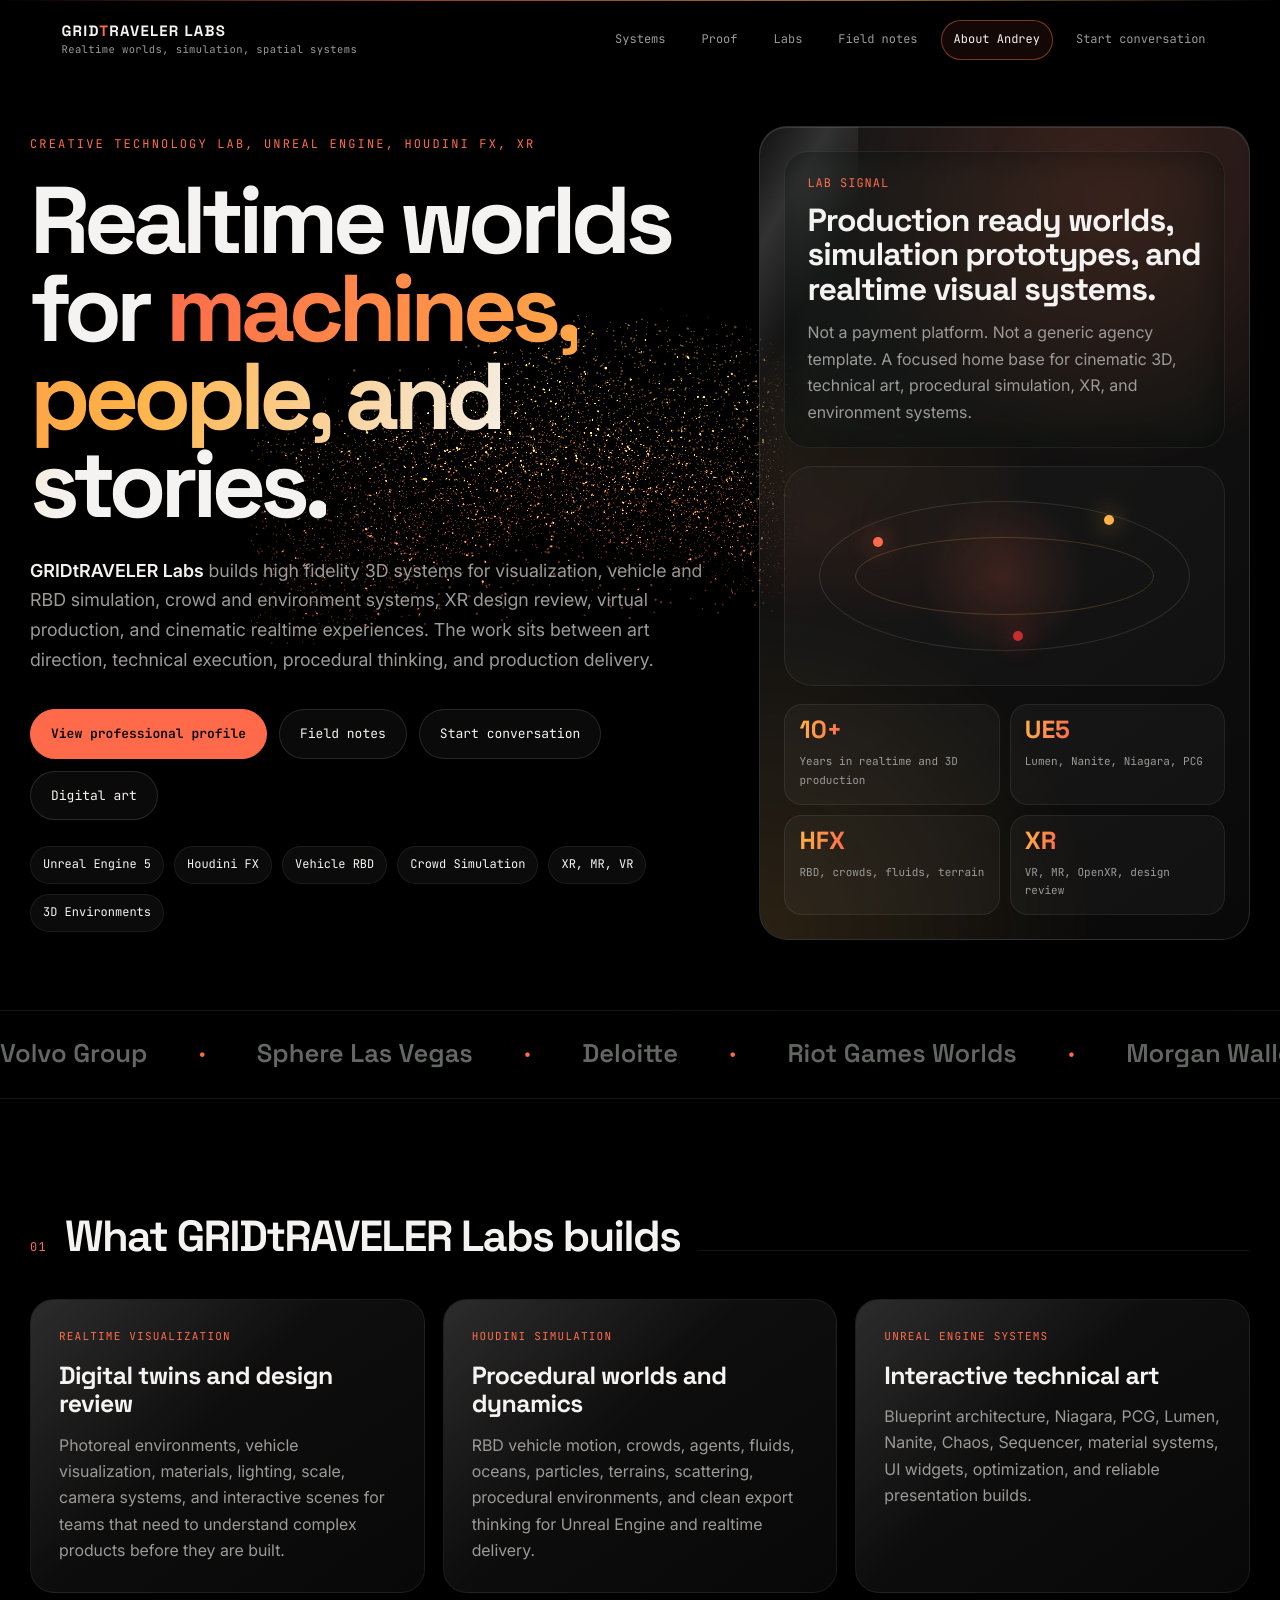
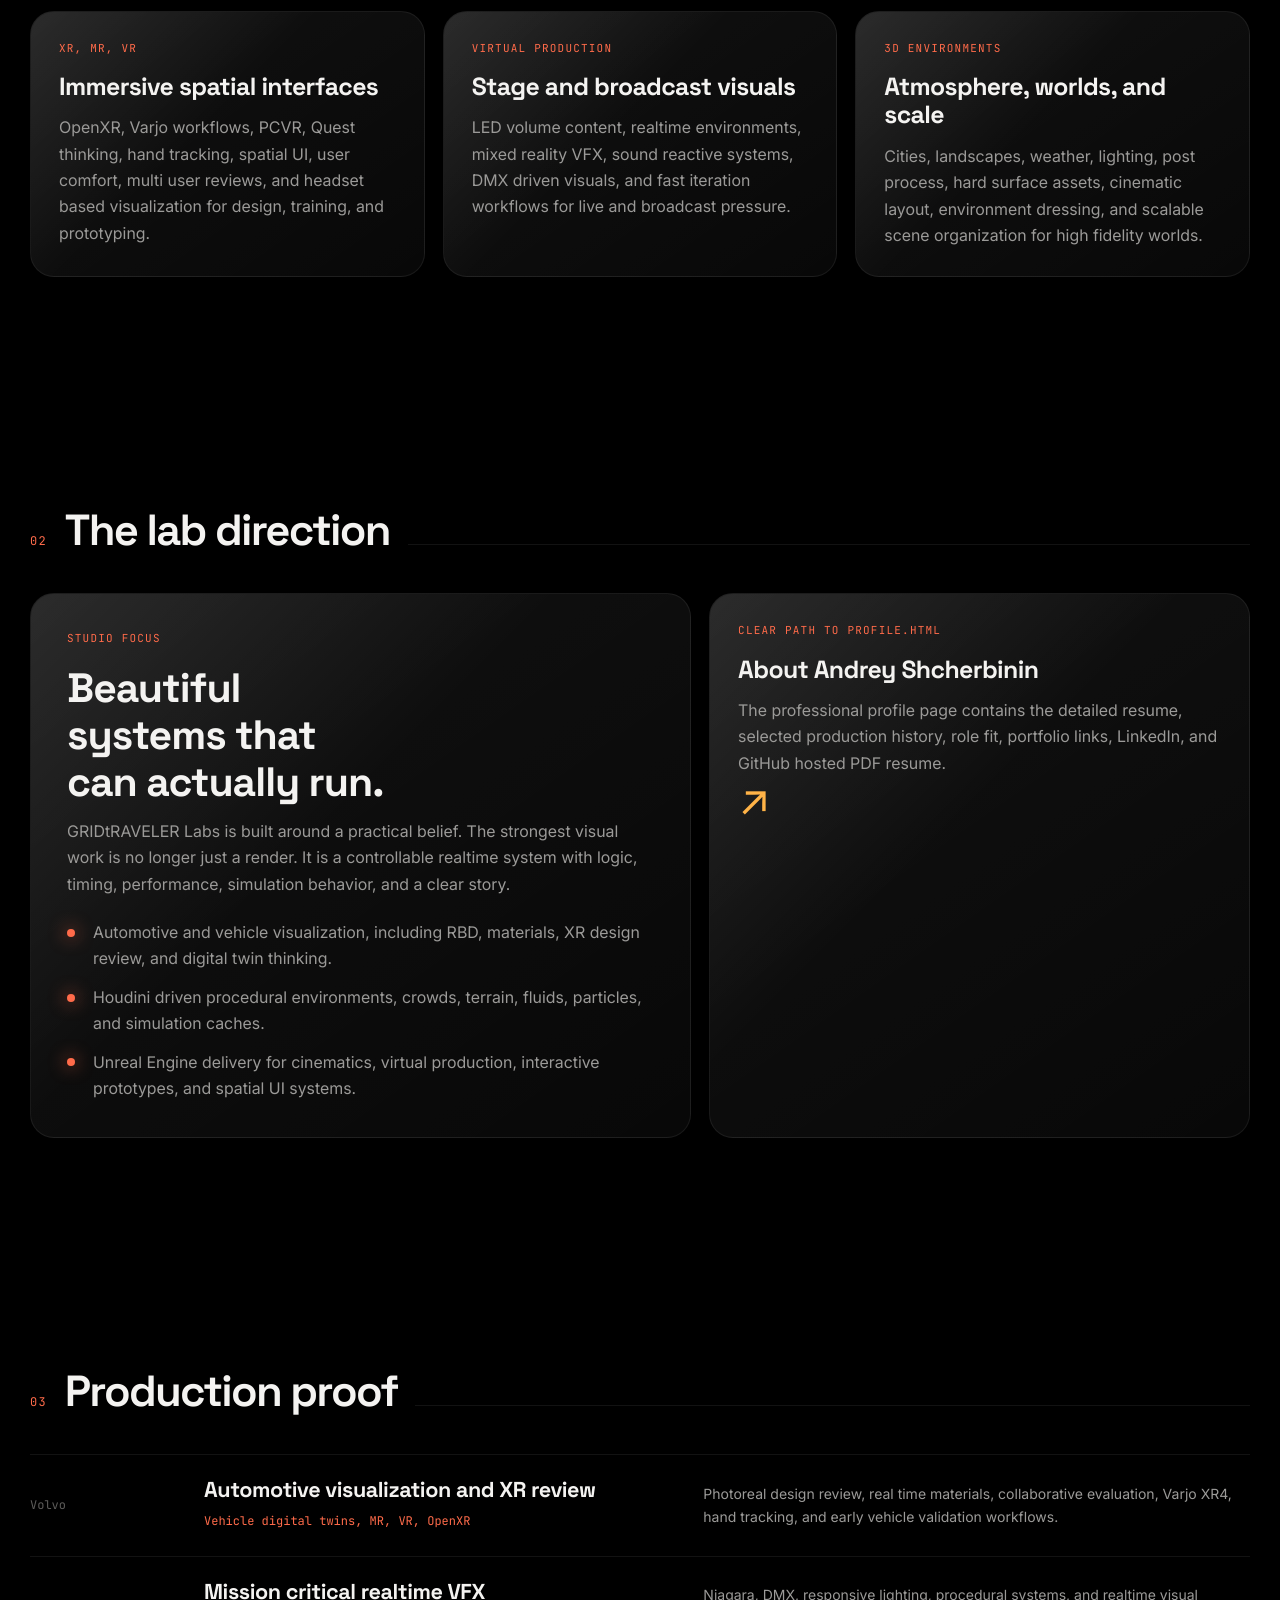
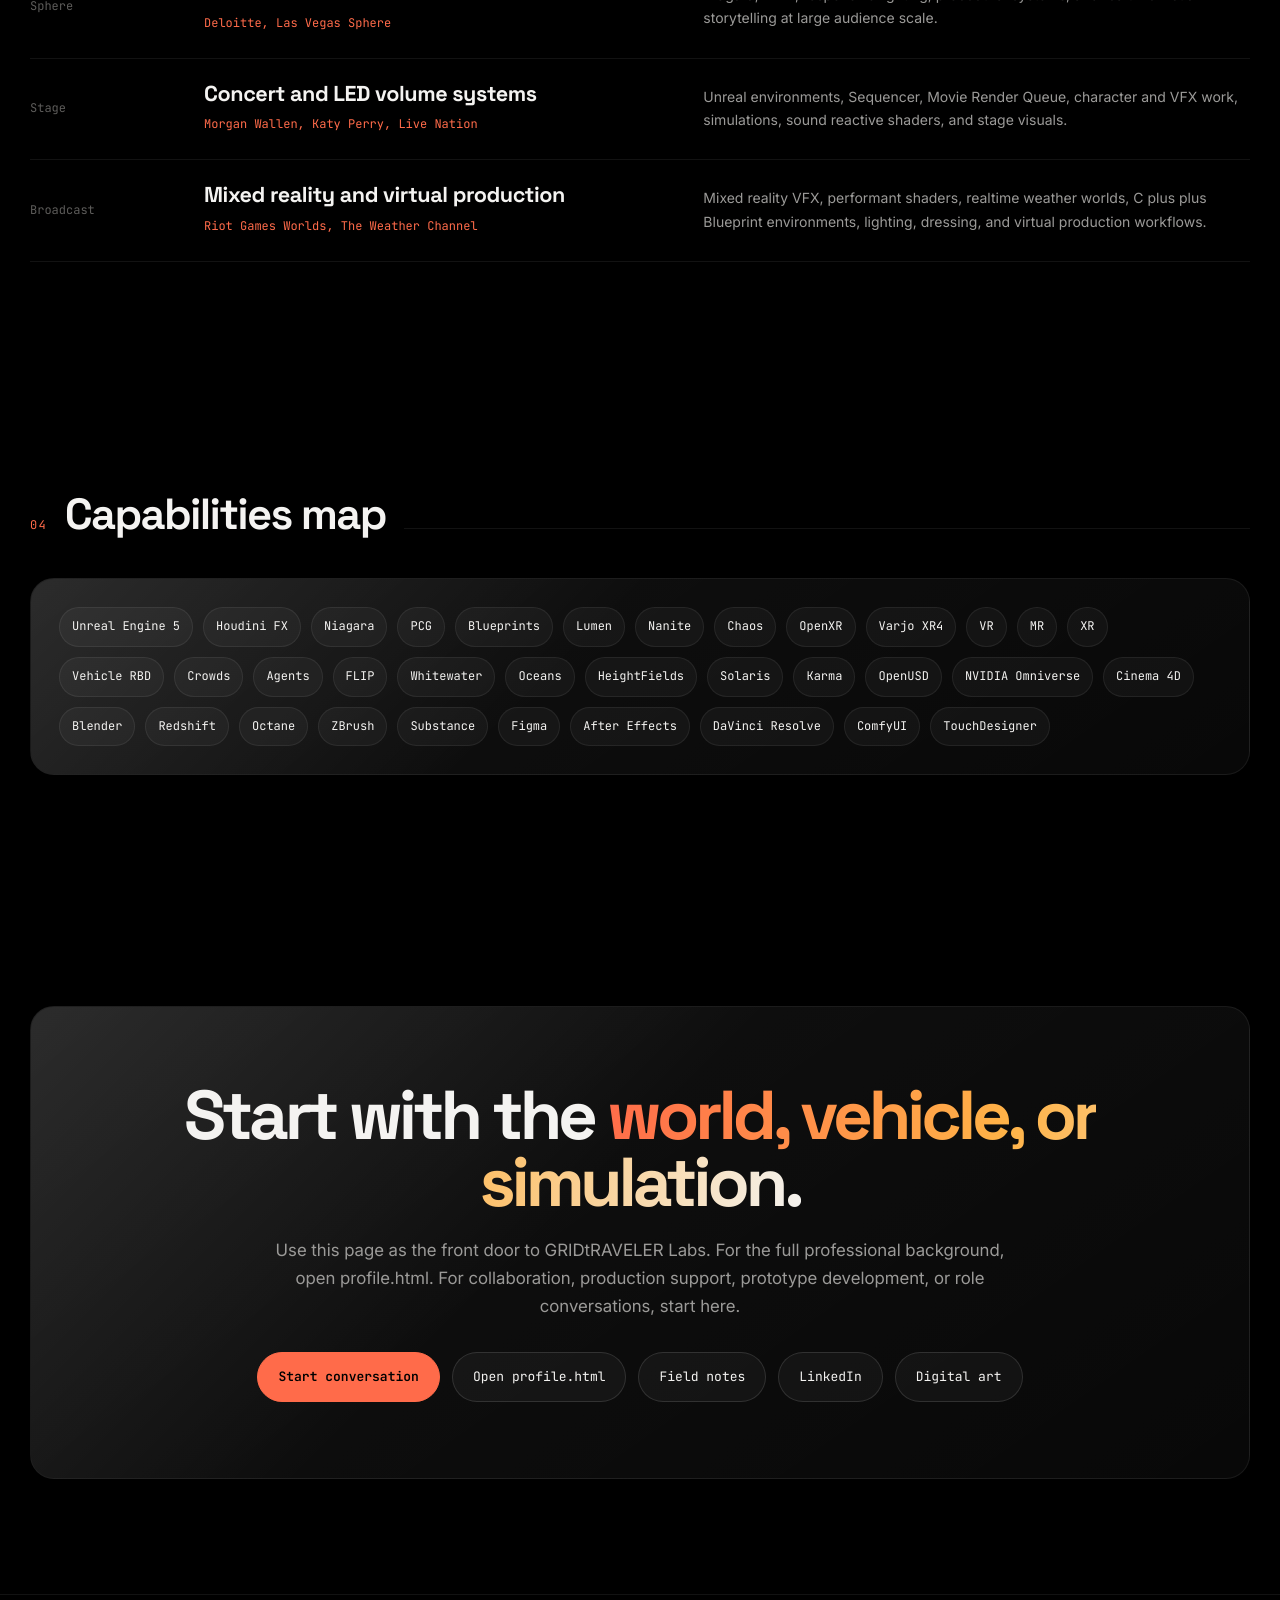
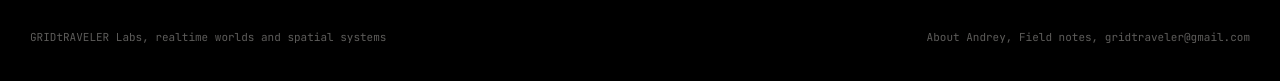
==== commit e4d87ac3: "Add files via upload" ====
--- a/index.html
+++ b/index.html
@@ -3,557 +3,428 @@
 <head>
 <meta charset="UTF-8">
 <meta name="viewport" content="width=device-width, initial-scale=1.0">
-<title>GRIDtRAVELER Labs — Real-Time Spatial Intelligence Platform</title>
-<meta name="description" content="The spatial intelligence platform built on Unreal Engine 5. Transforming any physical environment into a programmable, data-responsive reality.">
-<meta property="og:title" content="GRIDtRAVELER Labs — Real-Time Spatial Intelligence Platform">
-<meta property="og:description" content="The spatial intelligence platform built on Unreal Engine 5.">
+<title>GRIDtRAVELER Labs, Real Time Worlds, Simulation, XR, Unreal Engine and Houdini</title>
+<meta name="description" content="GRIDtRAVELER Labs is a creative technology and realtime visualization lab for Unreal Engine, Houdini FX, XR, virtual production, vehicle simulation, procedural environments, realtime VFX, spatial design systems, and field notes on AI and creativity.">
+<meta name="author" content="GRIDtRAVELER Labs, Andrey Shcherbinin">
+<meta name="theme-color" content="#FF6B4A">
+<meta property="og:title" content="GRIDtRAVELER Labs, Real Time Worlds and Simulation Systems">
+<meta property="og:description" content="A creative technology lab for realtime 3D, Unreal Engine, Houdini FX, XR, vehicle simulation, procedural environments, and cinematic systems.">
 <meta property="og:type" content="website">
+<meta property="og:url" content="https://gridtravelerlabs.com/">
+<meta name="twitter:card" content="summary_large_image">
 <link rel="preconnect" href="https://fonts.googleapis.com">
 <link rel="preconnect" href="https://fonts.gstatic.com" crossorigin>
-<link href="https://fonts.googleapis.com/css2?family=Cormorant+Garamond:ital,wght@0,300;0,400;0,600;0,700;1,300;1,400&family=JetBrains+Mono:wght@300;400;500&family=Outfit:wght@300;400;500;600;700&display=swap" rel="stylesheet">
+<link href="https://fonts.googleapis.com/css2?family=Inter:wght@300;400;500;600;700;800&family=Space+Grotesk:wght@400;500;600;700&family=JetBrains+Mono:wght@400;500;600&display=swap" rel="stylesheet">
+<script type="application/ld+json">
+{
+  "@context":"https://schema.org",
+  "@type":"Organization",
+  "name":"GRIDtRAVELER Labs",
+  "url":"https://gridtravelerlabs.com/",
+  "founder":{
+    "@type":"Person",
+    "name":"Andrey Shcherbinin",
+    "url":"https://gridtravelerlabs.com/profile.html",
+    "sameAs":["https://www.linkedin.com/in/gridtraveler/","https://www.artstation.com/gridtraveler"]
+  },
+  "description":"Creative technology lab for realtime 3D, Unreal Engine, Houdini FX, XR, simulation systems, virtual production, procedural environments, vehicle visualization, and spatial design.",
+  "sameAs":["https://www.linkedin.com/in/gridtraveler/","https://www.artstation.com/gridtraveler","https://github.com/gridtraveler/GRIDtRAVELER_LABS"]
+}
+</script>
 <style>
-*,*::before,*::after{box-sizing:border-box;margin:0;padding:0}
 :root{
---background:230 40% 3%;--foreground:225 30% 92%;
---card:232 38% 6%;--card-foreground:225 30% 92%;
---primary:43 57% 54%;--primary-foreground:40 80% 4%;
---secondary:230 25% 10%;--secondary-foreground:225 30% 92%;
---muted:230 20% 12%;--muted-foreground:225 15% 55%;
---accent:230 25% 10%;--accent-foreground:225 30% 92%;
---border:230 20% 15%;--ring:43 57% 54%;
---gold:43 57% 54%;--gold-light:40 65% 70%;
---deep:232 38% 4.5%;--surface:232 38% 7%;
---lift:230 25% 10%;--dim:225 15% 35%;
---cyan:180 100% 40%;
-}
-html{scroll-behavior:smooth;overflow-x:hidden}
+  --black:#000000;
+  --deep:#0a0a0c;
+  --panel:rgba(255,255,255,.06);
+  --panel2:rgba(255,255,255,.04);
+  --glass:rgba(255,255,255,.06);
+  --edge:rgba(255,255,255,.12);
+  --edge2:rgba(255,107,74,.45);
+  --line:rgba(255,255,255,.07);
+  --text:#f4f3f1;
+  --muted:#9b9a98;
+  --dim:#5d5c5a;
+  --coral:#FF6B4A;
+  --red:#C42E2E;
+  --amber:#FFB347;
+  --font:'Inter',system-ui,-apple-system,BlinkMacSystemFont,'Segoe UI',sans-serif;
+  --display:'Space Grotesk',var(--font);
+  --mono:'JetBrains Mono',ui-monospace,monospace;
+  --radius:28px;
+}
+*{box-sizing:border-box;margin:0;padding:0}
+html{scroll-behavior:smooth;background:var(--black)}
 body{
-background:hsl(var(--background));color:hsl(var(--foreground));
-font-family:'Outfit',sans-serif;-webkit-font-smoothing:antialiased;
-overflow-x:hidden;line-height:1.6;
-}
-body::before{content:'';position:fixed;inset:0;z-index:0;pointer-events:none;
-background-image:url("data:image/svg+xml,%3Csvg viewBox='0 0 512 512' xmlns='http://www.w3.org/2000/svg'%3E%3Cfilter id='n'%3E%3CfeTurbulence type='fractalNoise' baseFrequency='0.75' numOctaves='4' stitchTiles='stitch'/%3E%3C/filter%3E%3Crect width='100%25' height='100%25' filter='url(%23n)' opacity='0.035'/%3E%3C/svg%3E");
-opacity:0.5;}
-a{text-decoration:none;color:inherit}
-ul{list-style:none}
-.font-display{font-family:'Cormorant Garamond',serif}
-.font-mono{font-family:'JetBrains Mono',monospace}
-.text-primary{color:hsl(var(--primary))}
-.text-foreground{color:hsl(var(--foreground))}
-.text-muted{color:hsl(var(--muted-foreground))}
-.text-dim{color:hsl(var(--dim))}
-.bg-background{background:hsl(var(--background))}
-.bg-surface{background:hsl(var(--surface))}
-.bg-deep{background:hsl(var(--deep))}
-.bg-lift{background:hsl(var(--lift))}
-.bg-primary{background:hsl(var(--primary))}
-.border-clr{border-color:hsl(var(--border))}
-.border-primary{border-color:hsl(var(--primary))}
-.max-w-container{max-width:1280px}
-
-/* NAV */
-.nav{position:fixed;top:0;left:0;right:0;z-index:100;height:72px;display:flex;align-items:center;justify-content:space-between;padding:0 48px;background:hsl(var(--background)/0.8);backdrop-filter:blur(20px);border-bottom:1px solid hsl(var(--border))}
-.nav-logo{display:flex;align-items:center;gap:12px}
-.nav-logo-box{width:36px;height:36px;border:1px solid hsl(var(--primary));display:flex;align-items:center;justify-content:center;font-family:'JetBrains Mono',monospace;font-size:11px;font-weight:500;color:hsl(var(--primary));letter-spacing:3px;position:relative}
-.nav-logo-box::after{content:'';position:absolute;inset:3px;border:1px solid hsl(var(--primary)/0.2)}
-.nav-brand{font-family:'JetBrains Mono',monospace;font-size:13px;letter-spacing:3px;text-transform:uppercase}
-.nav-links{display:flex;align-items:center;gap:36px}
-.nav-links a{font-family:'JetBrains Mono',monospace;font-size:12px;letter-spacing:2px;text-transform:uppercase;color:hsl(var(--muted-foreground));transition:color 0.2s}
-.nav-links a:hover{color:hsl(var(--foreground))}
-.nav-actions{display:flex;gap:12px;align-items:center}
-.btn{display:inline-flex;align-items:center;justify-content:center;font-weight:500;transition:all 0.2s;cursor:pointer;border:none;border-radius:2px;font-size:14px;white-space:nowrap}
-.btn-gold{background:hsl(var(--primary));color:hsl(var(--primary-foreground));font-weight:600;padding:12px 40px;box-shadow:0 0 40px hsl(var(--gold)/0.25)}
-.btn-gold:hover{background:hsl(var(--gold-light));box-shadow:0 0 60px hsl(var(--gold)/0.4);transform:translateY(-1px)}
-.btn-outline{border:1px solid hsl(var(--border));background:transparent;color:hsl(var(--muted-foreground));padding:12px 40px}
-.btn-outline:hover{border-color:hsl(var(--primary));color:hsl(var(--primary))}
-.btn-nav{background:hsl(var(--primary));color:hsl(var(--primary-foreground));font-family:'JetBrains Mono',monospace;font-size:12px;letter-spacing:3px;text-transform:uppercase;padding:8px 16px}
-.btn-nav-ghost{border:1px solid hsl(var(--border));background:transparent;color:hsl(var(--muted-foreground));font-family:'JetBrains Mono',monospace;font-size:12px;letter-spacing:3px;text-transform:uppercase;padding:8px 16px}
-.btn-ghost-gold{border:1px solid hsl(var(--border)/0.5);background:transparent;color:hsl(var(--muted-foreground));padding:12px 40px}
-.btn-ghost-gold:hover{border-color:hsl(var(--primary));color:hsl(var(--primary))}
-.btn-full{width:100%}
-
-/* HERO */
-.hero{min-height:100vh;display:flex;flex-direction:column;align-items:center;justify-content:center;text-align:center;padding:72px 48px 0;position:relative;z-index:1;overflow:hidden}
-.hero::before{content:'';position:absolute;inset:0;
-background-image:linear-gradient(hsl(43 57% 54%/0.04) 1px,transparent 1px),linear-gradient(90deg,hsl(43 57% 54%/0.04) 1px,transparent 1px);
-background-size:80px 80px;mask-image:radial-gradient(ellipse at center,black 30%,transparent 75%);pointer-events:none}
-.eyebrow{display:inline-flex;align-items:center;gap:10px;padding:6px 16px;border:1px solid hsl(var(--primary)/0.3);background:hsl(var(--primary)/0.05);border-radius:1px;font-family:'JetBrains Mono',monospace;font-size:10px;letter-spacing:3px;text-transform:uppercase;color:hsl(var(--primary));margin-bottom:40px}
-.eyebrow-dot{width:5px;height:5px;border-radius:50%;background:hsl(var(--primary));box-shadow:0 0 8px hsl(var(--gold));animation:pulse 2s infinite}
-@keyframes pulse{0%,100%{opacity:1}50%{opacity:0.3}}
-.hero h1{font-family:'Cormorant Garamond',serif;font-size:clamp(52px,7vw,110px);font-weight:300;line-height:0.95;letter-spacing:-0.02em;margin-bottom:32px}
-.hero h1 em{font-style:italic;color:hsl(var(--primary))}
-.hero h1 .sub{display:block;font-size:clamp(38px,5vw,76px);color:hsl(var(--muted-foreground));font-weight:300}
-.hero-desc{font-size:clamp(15px,1.5vw,18px);color:hsl(var(--muted-foreground));max-width:640px;line-height:1.7;margin-bottom:48px}
-.hero-ctas{display:flex;gap:16px;flex-wrap:wrap;justify-content:center;margin-bottom:80px}
-.metrics-bar{display:flex;border:1px solid hsl(var(--border));background:hsl(var(--surface)/0.8);backdrop-filter:blur(20px);max-width:900px;width:100%}
-.metric{flex:1;padding:24px 32px;text-align:left}
-.metric+.metric{border-left:1px solid hsl(var(--border))}
-.metric-num{font-family:'Cormorant Garamond',serif;font-size:42px;font-weight:600;color:hsl(var(--primary));line-height:1;margin-bottom:6px}
-.metric-label{font-family:'JetBrains Mono',monospace;font-size:10px;letter-spacing:2px;text-transform:uppercase;color:hsl(var(--dim))}
-
-/* CREDITS */
-.credits{padding:48px 0;border-top:1px solid hsl(var(--border));border-bottom:1px solid hsl(var(--border));overflow:hidden}
-.credits-track{display:flex;align-items:center;gap:64px;white-space:nowrap;width:max-content;animation:scroll 20s linear infinite}
-@keyframes scroll{from{transform:translateX(0)}to{transform:translateX(-50%)}}
-.credits-track span{font-family:'JetBrains Mono',monospace;font-size:11px;letter-spacing:3px;text-transform:uppercase;color:hsl(var(--dim))}
-.credits-track .highlight{color:hsl(var(--primary)/0.5)}
-
-/* PROBLEMS */
-.problems{padding:56px 0;border-top:1px solid hsl(var(--border));border-bottom:1px solid hsl(var(--border));background:hsl(var(--deep))}
-.problems-inner{max-width:1280px;margin:0 auto;padding:0 48px;display:flex;align-items:center;gap:24px;overflow-x:auto}
-.problem-item{flex-shrink:0;display:flex;align-items:center;gap:16px;padding-right:24px}
-.problem-item+.problem-item{border-left:1px solid hsl(var(--border));padding-left:24px}
-.problem-num{font-family:'Cormorant Garamond',serif;font-size:36px;color:hsl(var(--primary));font-weight:600;white-space:nowrap}
-.problem-text{font-size:13px;color:hsl(var(--muted-foreground));max-width:160px;line-height:1.6}
-
-/* SECTION COMMON */
-.section{padding:112px 0;position:relative;z-index:1}
-.section-inner{max-width:1280px;margin:0 auto;padding:0 48px}
-.section-label{font-family:'JetBrains Mono',monospace;font-size:10px;letter-spacing:3px;text-transform:uppercase;color:hsl(var(--primary));margin-bottom:16px;display:flex;align-items:center;gap:12px}
-.section-label::before{content:'';width:32px;height:1px;background:hsl(var(--primary))}
-.section-title{font-family:'Cormorant Garamond',serif;font-size:clamp(36px,4vw,64px);font-weight:300;line-height:1.1;letter-spacing:-0.02em;margin-bottom:20px}
-.section-title em{font-style:italic;color:hsl(var(--primary))}
-.section-desc{font-size:15px;color:hsl(var(--muted-foreground));max-width:560px;line-height:1.7}
-.gold-line{width:48px;height:1px;background:hsl(var(--primary));margin:32px 0}
-
-/* PLATFORM */
-.platform-grid{display:grid;grid-template-columns:1fr 1fr;gap:1px;background:hsl(var(--border));margin-top:64px;border:1px solid hsl(var(--border))}
-.platform-card{background:hsl(var(--surface));padding:48px;position:relative;overflow:hidden;transition:background 0.3s}
-.platform-card:hover{background:hsl(var(--lift))}
-.platform-card::before{content:'';position:absolute;top:0;left:0;right:0;height:2px;background:linear-gradient(to right,hsl(var(--primary)),transparent);opacity:0;transition:opacity 0.3s}
-.platform-card:hover::before{opacity:1}
-.platform-num{font-family:'JetBrains Mono',monospace;font-size:10px;letter-spacing:3px;color:hsl(var(--dim));margin-bottom:20px}
-.platform-title{font-family:'Cormorant Garamond',serif;font-size:28px;margin-bottom:16px;line-height:1.2;white-space:pre-line}
-.platform-body{font-size:14px;color:hsl(var(--muted-foreground));line-height:1.7}
-.platform-tags{display:flex;flex-wrap:wrap;gap:8px;margin-top:24px}
-.platform-tags span{padding:4px 10px;border:1px solid hsl(var(--border));font-family:'JetBrains Mono',monospace;font-size:9px;letter-spacing:1.5px;text-transform:uppercase;color:hsl(var(--dim))}
-
-/* INDUSTRIES */
-.industries-strip{display:flex;overflow-x:auto;gap:1px;background:hsl(var(--border));margin-top:64px}
-.industry-card{flex-shrink:0;width:240px;background:hsl(var(--surface));padding:40px;border-bottom:3px solid transparent;transition:all 0.2s;cursor:pointer}
-.industry-card:hover{background:hsl(var(--lift));border-bottom-color:hsl(var(--primary))}
-.industry-icon{font-size:28px;margin-bottom:16px}
-.industry-title{font-family:'Cormorant Garamond',serif;font-size:22px;margin-bottom:10px}
-.industry-body{font-size:12px;color:hsl(var(--muted-foreground));line-height:1.6}
-
-/* PRICING */
-.pricing-toggle{display:flex;align-items:center;gap:16px;margin-bottom:64px}
-.toggle-label{font-family:'JetBrains Mono',monospace;font-size:12px;letter-spacing:3px;text-transform:uppercase;cursor:pointer;transition:color 0.2s;background:none;border:none}
-.toggle-label.active{color:hsl(var(--primary))}
-.toggle-label.inactive{color:hsl(var(--dim))}
-.toggle-track{width:48px;height:24px;border-radius:12px;border:1px solid hsl(var(--border));background:hsl(var(--surface));position:relative;cursor:pointer}
-.toggle-track.on{background:hsl(var(--primary)/0.2);border-color:hsl(var(--primary))}
-.toggle-thumb{width:16px;height:16px;border-radius:50%;position:absolute;top:3px;transition:all 0.2s}
-.toggle-thumb.off{left:4px;background:hsl(var(--dim))}
-.toggle-thumb.on{right:4px;left:auto;background:hsl(var(--primary))}
-.save-badge{margin-left:8px;color:hsl(var(--primary)/0.6)}
-.pricing-grid{display:grid;grid-template-columns:repeat(4,1fr);gap:16px}
-.pricing-card{background:hsl(var(--surface));border:1px solid hsl(var(--border));padding:40px;position:relative;overflow:hidden;display:flex;flex-direction:column;transition:border-color 0.3s}
-.pricing-card:hover{border-color:hsl(var(--primary)/0.3)}
-.pricing-card.featured{border-color:hsl(var(--primary));background:linear-gradient(135deg,hsl(var(--primary)/0.1),hsl(var(--surface)))}
-.popular-badge{position:absolute;top:0;left:0;right:0;text-align:center;padding:6px;background:hsl(var(--primary));color:hsl(var(--primary-foreground));font-family:'JetBrains Mono',monospace;font-size:9px;letter-spacing:3px;font-weight:500}
-.tier-label{font-family:'JetBrains Mono',monospace;font-size:10px;letter-spacing:3px;text-transform:uppercase;color:hsl(var(--primary));margin-bottom:16px}
-.tier-name{font-family:'Cormorant Garamond',serif;font-size:28px;margin-bottom:8px}
-.tier-tagline{font-size:12px;color:hsl(var(--muted-foreground));margin-bottom:28px;line-height:1.6;min-height:52px}
-.tier-price{display:flex;align-items:flex-start;gap:4px;margin-bottom:6px}
-.tier-dollar{font-family:'JetBrains Mono',monospace;font-size:16px;color:hsl(var(--muted-foreground));padding-top:6px}
-.tier-amount{font-family:'Cormorant Garamond',serif;font-size:52px;font-weight:600;line-height:1}
-.tier-custom{font-family:'Cormorant Garamond',serif;font-size:36px;font-weight:600;line-height:1;padding-top:8px}
-.tier-period{font-family:'JetBrains Mono',monospace;font-size:11px;color:hsl(var(--dim));margin-bottom:28px}
-.tier-divider{height:1px;background:hsl(var(--border));margin:24px 0}
-.tier-features{display:flex;flex-direction:column;gap:12px;flex:1;margin-bottom:32px}
-.tier-feature{display:flex;align-items:flex-start;gap:10px;font-size:13px;line-height:1.6}
-.tier-feature.active{color:hsl(var(--muted-foreground))}
-.tier-feature.inactive{color:hsl(var(--dim))}
-.tier-feature .arrow{font-family:'JetBrains Mono',monospace;font-size:12px;flex-shrink:0;margin-top:2px}
-.tier-feature.active .arrow{color:hsl(var(--primary))}
-.tier-feature.inactive .arrow{color:hsl(var(--dim))}
-
-/* INVESTOR */
-.investor-grid{display:grid;grid-template-columns:1fr 1fr;gap:64px;align-items:flex-start;margin-top:64px}
-.investor-stats{display:grid;grid-template-columns:1fr 1fr;gap:1px;background:hsl(var(--border));border:1px solid hsl(var(--border))}
-.investor-stat{background:hsl(var(--surface));padding:32px}
-.investor-stat-num{font-family:'Cormorant Garamond',serif;font-size:44px;color:hsl(var(--primary));font-weight:600;line-height:1;margin-bottom:8px}
-.investor-stat-label{font-family:'JetBrains Mono',monospace;font-size:10px;letter-spacing:2px;text-transform:uppercase;color:hsl(var(--dim))}
-
-/* SIGNUP */
-.signup{max-width:640px;margin:0 auto;text-align:center;padding:112px 24px}
-.signup h2{font-family:'Cormorant Garamond',serif;font-size:clamp(40px,5vw,72px);font-weight:300;line-height:1.1;letter-spacing:-0.02em;margin-bottom:20px}
-.signup h2 em{font-style:italic;color:hsl(var(--primary))}
-.form-row{display:flex;gap:12px;margin-bottom:16px}
-.form-group{flex:1;display:flex;flex-direction:column;gap:12px;margin-bottom:16px}
-.form-label{font-family:'JetBrains Mono',monospace;font-size:10px;letter-spacing:2px;text-transform:uppercase;color:hsl(var(--dim));text-align:left}
-.form-input,.form-select{background:hsl(var(--surface));border:1px solid hsl(var(--border));border-radius:2px;padding:14px 16px;color:hsl(var(--foreground));font-size:14px;outline:none;transition:border-color 0.2s;font-family:'Outfit',sans-serif;width:100%}
-.form-input:focus,.form-select:focus{border-color:hsl(var(--primary))}
-.form-input::placeholder{color:hsl(var(--dim))}
-.form-note{font-family:'JetBrains Mono',monospace;font-size:10px;letter-spacing:1px;color:hsl(var(--dim));text-align:center;margin-top:16px}
-
-/* FOOTER */
-.footer{border-top:1px solid hsl(var(--border));background:hsl(var(--deep));position:relative;z-index:1;padding:64px 48px}
-.footer-grid{max-width:1280px;margin:0 auto;display:grid;grid-template-columns:repeat(4,1fr);gap:48px;margin-bottom:48px}
-.footer-heading{font-family:'JetBrains Mono',monospace;font-size:10px;letter-spacing:3px;text-transform:uppercase;color:hsl(var(--dim));margin-bottom:16px}
-.footer-links{display:flex;flex-direction:column;gap:10px}
-.footer-links a,.footer-links span{font-size:13px;color:hsl(var(--muted-foreground));transition:color 0.2s}
-.footer-links a:hover{color:hsl(var(--primary))}
-.footer-bottom{border-top:1px solid hsl(var(--border));padding-top:32px;display:flex;align-items:center;justify-content:space-between;font-family:'JetBrains Mono',monospace;font-size:10px;letter-spacing:2px;text-transform:uppercase;color:hsl(var(--dim));max-width:1280px;margin:0 auto}
-.footer-desc{font-size:13px;color:hsl(var(--muted-foreground));line-height:1.7;max-width:280px}
-
-/* RESPONSIVE */
-@media(max-width:1024px){
-.pricing-grid{grid-template-columns:1fr 1fr}
-.investor-grid{grid-template-columns:1fr}
-.platform-grid{grid-template-columns:1fr}
-.nav-links,.nav-actions{display:none}
-}
-@media(max-width:768px){
-.nav{padding:0 24px}
-.hero{padding:72px 24px 0}
-.metrics-bar{flex-direction:column}
-.metric+.metric{border-left:none;border-top:1px solid hsl(var(--border))}
-.pricing-grid{grid-template-columns:1fr}
-.footer-grid{grid-template-columns:1fr 1fr}
-.section-inner,.problems-inner{padding:0 24px}
-.footer{padding:64px 24px}
-.form-row{flex-direction:column}
+  min-height:100vh;
+  color:var(--text);
+  font-family:var(--font);
+  font-size:16px;
+  line-height:1.65;
+  overflow-x:hidden;
+  background:var(--black);
+  -webkit-font-smoothing:antialiased;
+  text-rendering:geometricPrecision;
+}
+body::before{
+  content:"";
+  position:fixed;inset:0;z-index:1;pointer-events:none;
+  background:radial-gradient(ellipse at 50% 40%,transparent 30%,rgba(0,0,0,.55) 78%,#000 100%);
+}
+body::after{
+  content:"";
+  position:fixed;inset:0;z-index:2;pointer-events:none;opacity:.04;
+  background-image:url("data:image/svg+xml,%3Csvg xmlns='http://www.w3.org/2000/svg' width='120' height='120'%3E%3Cfilter id='n'%3E%3CfeTurbulence type='fractalNoise' baseFrequency='0.85' numOctaves='3'/%3E%3C/filter%3E%3Crect width='100%25' height='100%25' filter='url(%23n)'/%3E%3C/svg%3E");
+  mix-blend-mode:overlay;
+}
+a{color:inherit;text-decoration:none}
+::selection{background:var(--coral);color:#000}
+#fx{position:fixed;inset:0;width:100%;height:100%;z-index:0;pointer-events:none}
+.page{position:relative;z-index:3;overflow:hidden}
+.noise-bar{position:fixed;left:0;right:0;top:0;height:1px;z-index:80;background:linear-gradient(90deg,transparent,var(--coral),var(--amber),transparent);opacity:.6;animation:scanBar 7s linear infinite}
+@keyframes scanBar{0%{top:-1px;opacity:.2}10%{opacity:.7}100%{top:100%;opacity:.05}}
+.wrap{width:min(1220px,calc(100% - 40px));margin:0 auto}
+nav{
+  position:fixed;top:0;left:0;right:0;z-index:70;
+  display:flex;align-items:center;justify-content:space-between;gap:22px;
+  padding:20px clamp(18px,4.8vw,76px);
+  border-bottom:1px solid transparent;
+  transition:background .32s ease,border-color .32s ease,backdrop-filter .32s ease;
+}
+nav.solid{background:rgba(6,6,8,.55);backdrop-filter:blur(18px) saturate(140%);border-color:var(--line)}
+.brand{display:flex;flex-direction:column;line-height:1.05}
+.brand b{font-family:var(--display);font-size:15px;letter-spacing:.08em;font-weight:700;text-transform:uppercase}
+.brand b span{color:var(--coral)}
+.brand small{font-family:var(--mono);font-size:10.5px;color:var(--muted);margin-top:6px;letter-spacing:.04em}
+.nav-links{display:flex;align-items:center;gap:10px;flex-wrap:wrap;justify-content:flex-end}
+.nav-links a{font-family:var(--mono);font-size:12px;color:var(--muted);padding:9px 12px;border-radius:999px;border:1px solid transparent;transition:.25s ease}
+.nav-links a:hover{color:var(--text);border-color:var(--edge);background:rgba(255,255,255,.045)}
+.nav-links .pill{border-color:var(--edge2);color:#f4f3f1;background:rgba(255,107,74,.08)}
+.nav-links .pill:hover{background:var(--coral);color:#000}
+.hero{min-height:100vh;display:grid;grid-template-columns:minmax(0,1.16fr) minmax(320px,.84fr);gap:52px;align-items:center;padding:126px 0 70px}
+.kicker{font-family:var(--mono);font-size:12px;color:var(--coral);letter-spacing:.18em;margin-bottom:22px;text-transform:uppercase}
+h1{font-family:var(--display);font-size:clamp(3rem,7.4vw,7.6rem);line-height:.93;letter-spacing:-.062em;max-width:11.2ch}
+h1 .grad{background:linear-gradient(105deg,var(--coral),var(--amber) 44%,#f4f3f1 78%);-webkit-background-clip:text;background-clip:text;-webkit-text-fill-color:transparent}
+.lead{max-width:72ch;margin-top:28px;color:var(--muted);font-size:clamp(1.02rem,1.4vw,1.18rem)}
+.lead strong{color:var(--text);font-weight:600}
+.hero-actions{display:flex;gap:12px;flex-wrap:wrap;margin-top:34px}
+.btn{display:inline-flex;align-items:center;justify-content:center;gap:10px;min-height:48px;padding:13px 20px;border-radius:999px;font-family:var(--mono);font-size:13px;border:1px solid var(--edge);background:rgba(255,255,255,.04);color:var(--text);transition:transform .25s ease,border-color .25s ease,background .25s ease,color .25s ease}
+.btn:hover{transform:translateY(-3px);border-color:var(--edge2);background:rgba(255,107,74,.09)}
+.btn.primary{background:var(--coral);color:#000;border-color:var(--coral);font-weight:600}
+.btn.primary:hover{background:var(--amber)}
+.hero-badges{display:flex;gap:10px;flex-wrap:wrap;margin-top:26px}
+.badge{font-family:var(--mono);font-size:12px;color:#f4f3f1;border:1px solid var(--line);background:rgba(255,255,255,.045);padding:8px 12px;border-radius:999px;backdrop-filter:blur(12px)}
+.lab-panel{position:relative;min-height:560px;border-radius:var(--radius);padding:24px;overflow:hidden;background:linear-gradient(145deg,rgba(255,255,255,.09),rgba(255,255,255,.035));border:1px solid var(--edge);box-shadow:0 30px 100px rgba(0,0,0,.48),inset 0 1px 0 rgba(255,255,255,.12);backdrop-filter:blur(22px) saturate(150%)}
+.lab-panel::before{content:"";position:absolute;inset:-20%;background:radial-gradient(circle at 65% 20%,rgba(255,107,74,.23),transparent 28%),radial-gradient(circle at 15% 85%,rgba(255,179,71,.16),transparent 30%);filter:blur(8px);opacity:.78}
+.lab-panel::after{content:"";position:absolute;inset:0;background:linear-gradient(120deg,transparent 0 42%,rgba(255,255,255,.12) 48%,transparent 56%);transform:translateX(-80%);animation:glassSweep 9s ease-in-out infinite}
+@keyframes glassSweep{0%,70%{transform:translateX(-85%)}100%{transform:translateX(85%)}}
+.lab-content{position:relative;z-index:2;display:flex;flex-direction:column;height:100%;gap:18px}
+.signal-card{border:1px solid var(--line);border-radius:24px;background:rgba(2,7,5,.46);padding:22px;backdrop-filter:blur(18px)}
+.signal-card .label{font-family:var(--mono);font-size:12px;color:var(--coral);margin-bottom:10px;text-transform:uppercase;letter-spacing:.08em}
+.signal-card h2{font-family:var(--display);font-size:clamp(1.45rem,2.5vw,2.15rem);line-height:1.08;letter-spacing:-.03em}
+.signal-card p{margin-top:12px;color:var(--muted)}
+.orbit{height:220px;border-radius:28px;border:1px solid var(--line);background:radial-gradient(circle at 50% 50%,rgba(255,107,74,.16),transparent 34%),rgba(255,255,255,.025);position:relative;overflow:hidden}
+.orbit::before,.orbit::after{content:"";position:absolute;inset:34px;border:1px solid rgba(255,255,255,.11);border-radius:50%;animation:spin 15s linear infinite}
+.orbit::after{inset:70px;border-color:rgba(255,179,71,.2);animation-duration:9s;animation-direction:reverse}
+.node{position:absolute;width:10px;height:10px;border-radius:50%;background:var(--coral);box-shadow:0 0 24px var(--coral)}
+.node.n1{left:20%;top:32%}.node.n2{right:25%;top:22%;background:var(--amber);box-shadow:0 0 24px var(--amber)}.node.n3{left:52%;bottom:20%;background:var(--red);box-shadow:0 0 24px var(--red)}
+@keyframes spin{to{transform:rotate(360deg)}}
+.mini-grid{display:grid;grid-template-columns:repeat(2,1fr);gap:10px;margin-top:auto}
+.mini{border:1px solid var(--line);border-radius:18px;padding:14px;background:rgba(255,255,255,.035)}
+.mini b{font-family:var(--display);font-size:1.55rem;line-height:1;background:linear-gradient(100deg,var(--amber),var(--coral));-webkit-background-clip:text;background-clip:text;-webkit-text-fill-color:transparent}
+.mini span{display:block;font-family:var(--mono);font-size:11px;color:var(--muted);margin-top:8px}
+.strip{border-top:1px solid var(--line);border-bottom:1px solid var(--line);overflow:hidden;background:rgba(0,0,0,.22)}
+.marquee{display:flex;gap:52px;width:max-content;padding:22px 0;animation:marquee 34s linear infinite}
+.marquee span{font-family:var(--display);font-size:clamp(1.1rem,2.1vw,1.6rem);font-weight:600;color:rgba(238,248,239,.42);white-space:nowrap}
+.marquee .dot{color:var(--coral)}
+@keyframes marquee{to{transform:translateX(-50%)}}
+section{padding:clamp(72px,9vw,128px) 0}
+.section-head{display:flex;align-items:baseline;gap:18px;margin-bottom:40px}
+.section-head .num{font-family:var(--mono);font-size:12px;color:var(--coral);letter-spacing:.1em}
+.section-head h2{font-family:var(--display);font-size:clamp(1.75rem,3.4vw,3rem);line-height:1.05;letter-spacing:-.04em;font-weight:650}
+.section-head .line{height:1px;background:var(--line);flex:1;min-width:42px}
+.grid-2{display:grid;grid-template-columns:repeat(2,minmax(0,1fr));gap:18px}
+.grid-3{display:grid;grid-template-columns:repeat(3,minmax(0,1fr));gap:18px}
+.card{position:relative;overflow:hidden;border-radius:24px;background:linear-gradient(145deg,rgba(255,255,255,.07),rgba(255,255,255,.032));border:1px solid var(--line);backdrop-filter:blur(20px) saturate(135%);transition:transform .35s ease,border-color .35s ease,background .35s ease}
+.card:hover{transform:translateY(-5px);border-color:var(--edge2);background:linear-gradient(145deg,rgba(255,255,255,.09),rgba(255,107,74,.045))}
+.card::before{content:"";position:absolute;inset:0;pointer-events:none;background:linear-gradient(135deg,rgba(255,255,255,.11),transparent 44%)}
+.card-inner{position:relative;z-index:2;padding:28px}
+.tag{font-family:var(--mono);font-size:11px;color:var(--coral);letter-spacing:.11em;text-transform:uppercase;margin-bottom:16px}
+.card h3{font-family:var(--display);font-size:clamp(1.2rem,2vw,1.55rem);letter-spacing:-.025em;line-height:1.15;margin-bottom:12px}
+.card p{color:var(--muted)}
+.large-card .card-inner{padding:36px}
+.large-card h3{font-size:clamp(1.7rem,3.2vw,2.6rem);max-width:12ch}
+.profile-callout{display:grid;grid-template-columns:1.1fr .9fr;gap:18px;align-items:stretch}
+.profile-link{min-height:100%;display:flex;flex-direction:column;justify-content:space-between}
+.profile-link .big-arrow{font-size:44px;line-height:1;color:var(--amber);align-self:flex-end;transition:transform .35s ease}
+.profile-link:hover .big-arrow{transform:translate(8px,-8px)}
+.pulse-list{display:flex;flex-direction:column;gap:12px}
+.pulse{position:relative;padding-left:26px;color:var(--muted)}
+.pulse::before{content:"";position:absolute;left:0;top:.62em;width:8px;height:8px;border-radius:50%;background:var(--coral);box-shadow:0 0 18px var(--coral)}
+.work-list{display:flex;flex-direction:column;border-top:1px solid var(--line)}
+.work{display:grid;grid-template-columns:150px 1fr 1.15fr;gap:24px;align-items:center;padding:24px 0;border-bottom:1px solid var(--line)}
+.work .year{font-family:var(--mono);font-size:12px;color:var(--dim)}
+.work h3{font-family:var(--display);font-size:clamp(1.05rem,1.8vw,1.35rem);line-height:1.15;letter-spacing:-.02em}
+.work .org{font-family:var(--mono);font-size:12px;color:var(--coral);margin-top:8px}
+.work .detail{font-size:14px;color:var(--muted)}
+.tool-cloud{display:flex;gap:10px;flex-wrap:wrap}
+.tool-cloud span{font-family:var(--mono);font-size:12px;color:var(--text);border:1px solid var(--line);background:rgba(255,255,255,.04);padding:9px 12px;border-radius:999px}
+.contact .card-inner{text-align:center;padding:clamp(38px,7vw,76px)}
+.contact h2{font-family:var(--display);font-size:clamp(2.1rem,5.4vw,5rem);line-height:.98;letter-spacing:-.06em;margin-bottom:20px}
+.contact h2 .grad{background:linear-gradient(105deg,var(--coral),var(--amber),#f4f3f1);-webkit-background-clip:text;background-clip:text;-webkit-text-fill-color:transparent}
+.contact p{max-width:760px;margin:0 auto;color:var(--muted);font-size:1.06rem}
+.contact-actions{display:flex;justify-content:center;gap:12px;flex-wrap:wrap;margin-top:30px}
+footer{border-top:1px solid var(--line);padding:34px 0;color:var(--dim);font-family:var(--mono);font-size:11px}
+.footer-row{display:flex;justify-content:space-between;gap:18px;flex-wrap:wrap}
+.reveal{opacity:0;transform:translateY(28px);transition:opacity .8s cubic-bezier(.16,1,.3,1),transform .8s cubic-bezier(.16,1,.3,1)}
+.reveal.in{opacity:1;transform:translateY(0)}
+@media(max-width:980px){
+  nav{position:absolute}.nav-links{display:none}.hero{grid-template-columns:1fr;padding-top:120px}.lab-panel{min-height:auto}.grid-2,.grid-3,.profile-callout{grid-template-columns:1fr}.work{grid-template-columns:1fr;gap:8px}.work .detail{margin-top:8px}
+}
+@media(max-width:640px){
+  .wrap{width:min(100% - 28px,1220px)}.hero{padding-top:104px}h1{font-size:clamp(2.8rem,15vw,4.7rem)}.mini-grid{grid-template-columns:1fr}.card-inner{padding:22px}.hero-actions .btn{width:100%}.contact-actions .btn{width:100%}
+}
+@media(prefers-reduced-motion:reduce){
+  *{animation:none!important;transition:none!important}.reveal{opacity:1;transform:none}
 }
 </style>
 </head>
 <body>
-
-<!-- NAVBAR -->
-<nav class="nav">
-  <a href="#" class="nav-logo">
-    <div class="nav-logo-box">GT</div>
-    <div class="nav-brand">GRID<span class="text-primary">t</span>RAVELER <span class="text-dim">LABS</span></div>
-  </a>
-  <ul class="nav-links">
-    <li><a href="#platform">Platform</a></li>
-    <li><a href="#industries">Services</a></li>
-    <li><a href="#research">Research</a></li>
-    <li><a href="#pricing">Pricing</a></li>
-    <li><a href="#about">About</a></li>
-  </ul>
-  <div class="nav-actions">
-    <a href="#" class="btn btn-nav-ghost">Sign In</a>
-    <a href="#contact" class="btn btn-nav">Request Access</a>
-  </div>
-</nav>
-
-<!-- HERO -->
-<section class="hero">
-  <div class="eyebrow">
-    <div class="eyebrow-dot"></div>
-    Real-Time Spatial Intelligence · Built on Unreal Engine 5
-  </div>
-  <h1>
-    Any Space.<br>
-    <em>Any Reality.</em>
-    <span class="sub">In Real Time.</span>
-  </h1>
-  <p class="hero-desc">
-    GRIDtRAVELER Labs is building the spatial operating layer for physical
-    environments — transforming any venue, surgical theater, mission control
-    room, or LED volume into a programmable, data-responsive, AI-controlled reality.
-  </p>
-  <div class="hero-ctas">
-    <a href="#contact" class="btn btn-gold">Request Early Access</a>
-    <a href="#about" class="btn btn-outline">Learn More →</a>
-  </div>
-  <div class="metrics-bar">
-    <div class="metric"><div class="metric-num">5+</div><div class="metric-label">Industries Served</div></div>
-    <div class="metric"><div class="metric-num">$384B</div><div class="metric-label">Digital Twin Market by 2034</div></div>
-    <div class="metric"><div class="metric-num">33%</div><div class="metric-label">Virtual Production CAGR</div></div>
-    <div class="metric"><div class="metric-num">UE5</div><div class="metric-label">Native Architecture</div></div>
-  </div>
-</section>
-
-<!-- CREDITS -->
-<div class="credits">
-  <div class="credits-track">
-    <span class="highlight">Morgan Wallen</span><span> · </span>
-    <span class="highlight">Katy Perry</span><span> · </span>
-    <span class="highlight">Sphere Las Vegas</span><span> · </span>
-    <span class="highlight">Leon Bridges</span><span> · </span>
-    <span>Deloitte</span><span> · </span>
-    <span>Volvo Group</span><span> · </span>
-    <span>Live Nation</span><span> · </span>
-    <span>Riot Games</span><span> · </span>
-    <span>Disney</span><span> · </span>
-    <span>The Weather Channel</span><span> · </span>
-    <span>Comedy Central</span><span> · </span>
-    <span>LG</span><span> · </span>
-    <span>Hilton</span><span> · </span>
-    <span>Cadillac Innerspace</span><span> · </span>
-    <span class="highlight">Morgan Wallen</span><span> · </span>
-    <span class="highlight">Katy Perry</span><span> · </span>
-    <span class="highlight">Sphere Las Vegas</span><span> · </span>
-    <span class="highlight">Leon Bridges</span><span> · </span>
-    <span>Deloitte</span><span> · </span>
-    <span>Volvo Group</span><span> · </span>
-    <span>Live Nation</span><span> · </span>
-    <span>Riot Games</span><span> · </span>
-    <span>Disney</span><span> · </span>
-    <span>The Weather Channel</span><span> · </span>
-    <span>Comedy Central</span><span> · </span>
-    <span>LG</span><span> · </span>
-    <span>Hilton</span><span> · </span>
-    <span>Cadillac Innerspace</span>
-  </div>
-</div>
-
-<!-- PROBLEMS -->
-<div class="problems">
-  <div class="problems-inner">
-    <div class="problem-item"><div class="problem-num">$0</div><div class="problem-text">Unified software standard for LED volume stages today</div></div>
-    <div class="problem-item"><div class="problem-num">20min</div><div class="problem-text">Mars rover communication delay with no spatial simulation</div></div>
-    <div class="problem-item"><div class="problem-num">2D</div><div class="problem-text">How surgeons still visualize 3D anatomy during operations</div></div>
-    <div class="problem-item"><div class="problem-num">6%</div><div class="problem-text">Top 10 digital twin players combined market share — wide open</div></div>
-    <div class="problem-item"><div class="problem-num">∞</div><div class="problem-text">Industries needing real-time spatial intelligence</div></div>
-  </div>
-</div>
-
-<!-- PLATFORM -->
-<section class="section" id="platform">
-  <div class="section-inner">
-    <div class="section-label">The Platform</div>
-    <h2 class="section-title">Not software.<br><em>Infrastructure.</em></h2>
-    <p class="section-desc">
-      Built entirely on Unreal Engine 5 — the GRIDtRAVELER platform is the
-      first spatial intelligence layer that works identically across
-      industries. Configure it for a concert stage or a surgical theater.
-      The engine never changes.
-    </p>
-    <div class="platform-grid">
-      <div class="platform-card">
-        <div class="platform-num">01 — RENDERING ENGINE</div>
-        <div class="platform-title">Lumen + Nanite
-at Full Fidelity</div>
-        <div class="platform-body">Physically accurate global illumination that responds to live data in real time. Infinite geometric detail with zero LOD management. The first platform to use Lumen as a data communication medium.</div>
-        <div class="platform-tags"><span>Lumen GI</span><span>Nanite</span><span>Ray Tracing</span><span>HDR</span></div>
+<canvas id="fx" aria-hidden="true"></canvas>
+<div class="noise-bar" aria-hidden="true"></div>
+<div class="page">
+  <nav id="nav" aria-label="Main navigation">
+    <a class="brand" href="./" aria-label="GRIDtRAVELER Labs home">
+      <b>GRID<span>t</span>RAVELER Labs</b>
+      <small>Realtime worlds, simulation, spatial systems</small>
+    </a>
+    <div class="nav-links">
+      <a href="#systems">Systems</a>
+      <a href="#work">Proof</a>
+      <a href="#labs">Labs</a>
+      <a href="https://www.gridtravelerlabs.com/outsourcingimagination.html">Field notes</a>
+      <a href="profile.html" class="pill">About Andrey</a>
+      <a href="#contact">Start conversation</a>
+    </div>
+  </nav>
+
+  <main>
+    <header class="hero wrap">
+      <div class="hero-copy reveal">
+        <div class="kicker">Creative technology lab, Unreal Engine, Houdini FX, XR</div>
+        <h1>Realtime worlds for <span class="grad">machines, people, and stories.</span></h1>
+        <p class="lead"><strong>GRIDtRAVELER Labs</strong> builds high fidelity 3D systems for visualization, vehicle and RBD simulation, crowd and environment systems, XR design review, virtual production, and cinematic realtime experiences. The work sits between art direction, technical execution, procedural thinking, and production delivery.</p>
+        <div class="hero-actions">
+          <a class="btn primary" href="profile.html">View professional profile</a>
+          <a class="btn" href="https://www.gridtravelerlabs.com/outsourcingimagination.html">Field notes</a>
+          <a class="btn" href="mailto:gridtraveler@gmail.com">Start conversation</a>
+          <a class="btn" href="https://www.artstation.com/gridtraveler" target="_blank" rel="noopener">Digital art</a>
+        </div>
+        <div class="hero-badges" aria-label="Core capabilities">
+          <span class="badge">Unreal Engine 5</span>
+          <span class="badge">Houdini FX</span>
+          <span class="badge">Vehicle RBD</span>
+          <span class="badge">Crowd Simulation</span>
+          <span class="badge">XR, MR, VR</span>
+          <span class="badge">3D Environments</span>
+        </div>
       </div>
-      <div class="platform-card">
-        <div class="platform-num">02 — PARTICLE INTELLIGENCE</div>
-        <div class="platform-title">Niagara
-as Data Visualizer</div>
-        <div class="platform-body">Niagara particle systems ingest live data streams — crowd flow, blood flow, atmospheric particulates — and express them as millions of physically simulated particles with full Lumen GI.</div>
-        <div class="platform-tags"><span>Niagara</span><span>GPU Particles</span><span>Live Data</span><span>Physics Sim</span></div>
-      </div>
-      <div class="platform-card">
-        <div class="platform-num">03 — DATA FABRIC</div>
-        <div class="platform-title">Any Source.
-Any Format.</div>
-        <div class="platform-body">A Python ingestion service normalizes WebSocket, OSC, REST, MQTT, DICOM, SMPTE timecode, and serial streams into a single parameter bridge driving any UE5 system in real time.</div>
-        <div class="platform-tags"><span>WebSocket</span><span>OSC</span><span>SMPTE</span><span>DICOM</span><span>MQTT</span></div>
-      </div>
-      <div class="platform-card">
-        <div class="platform-num">04 — AI DIRECTOR</div>
-        <div class="platform-title">Natural Language
-Spatial Control</div>
-        <div class="platform-body">Claude-powered AI Director interprets creative and operational intent in plain language. A film director says 'make the reveal more dramatic.' The platform executes.</div>
-        <div class="platform-tags"><span>LLM</span><span>Claude API</span><span>NLP</span><span>Real-Time</span></div>
+
+      <aside class="lab-panel reveal" aria-label="GRIDtRAVELER Labs signal panel">
+        <div class="lab-content">
+          <div class="signal-card">
+            <div class="label">Lab Signal</div>
+            <h2>Production ready worlds, simulation prototypes, and realtime visual systems.</h2>
+            <p>Not a payment platform. Not a generic agency template. A focused home base for cinematic 3D, technical art, procedural simulation, XR, and environment systems.</p>
+          </div>
+          <div class="orbit" aria-hidden="true">
+            <span class="node n1"></span>
+            <span class="node n2"></span>
+            <span class="node n3"></span>
+          </div>
+          <div class="mini-grid">
+            <div class="mini"><b>10+</b><span>Years in realtime and 3D production</span></div>
+            <div class="mini"><b>UE5</b><span>Lumen, Nanite, Niagara, PCG</span></div>
+            <div class="mini"><b>HFX</b><span>RBD, crowds, fluids, terrain</span></div>
+            <div class="mini"><b>XR</b><span>VR, MR, OpenXR, design review</span></div>
+          </div>
+        </div>
+      </aside>
+    </header>
+
+    <div class="strip" aria-label="Selected clients and production contexts">
+      <div class="marquee">
+        <span>Volvo Group</span><span class="dot">·</span><span>Sphere Las Vegas</span><span class="dot">·</span><span>Deloitte</span><span class="dot">·</span><span>Riot Games Worlds</span><span class="dot">·</span><span>Morgan Wallen Tour</span><span class="dot">·</span><span>Katy Perry Play</span><span class="dot">·</span><span>The Weather Channel</span><span class="dot">·</span><span>Live Nation</span><span class="dot">·</span><span>Disney</span><span class="dot">·</span>
+        <span>Volvo Group</span><span class="dot">·</span><span>Sphere Las Vegas</span><span class="dot">·</span><span>Deloitte</span><span class="dot">·</span><span>Riot Games Worlds</span><span class="dot">·</span><span>Morgan Wallen Tour</span><span class="dot">·</span><span>Katy Perry Play</span><span class="dot">·</span><span>The Weather Channel</span><span class="dot">·</span><span>Live Nation</span><span class="dot">·</span><span>Disney</span><span class="dot">·</span>
       </div>
     </div>
-  </div>
-</section>
-
-<!-- INDUSTRIES -->
-<section class="section bg-deep" id="industries" style="border-top:1px solid hsl(var(--border));border-bottom:1px solid hsl(var(--border))">
-  <div class="section-inner">
-    <div class="section-label">Industries</div>
-    <h2 class="section-title">One platform.<br><em>Every industry.</em></h2>
-    <p class="section-desc">
-      The vocabulary reconfigures. The engine doesn't. A single JSON file
-      transforms the entire interface — from concert stage to operating
-      theater to mission control.
-    </p>
-    <div class="industries-strip">
-      <div class="industry-card"><div class="industry-icon">🎬</div><div class="industry-title">Virtual Production</div><div class="industry-body">LED volume control. SMPTE sync. Director-facing interface. Camera tracking parallax.</div></div>
-      <div class="industry-card"><div class="industry-icon">🎤</div><div class="industry-title">Live Events</div><div class="industry-body">Cue-driven show control. Multi-surface sync. Real-time Lumen GI. Proven at Sphere Las Vegas.</div></div>
-      <div class="industry-card"><div class="industry-icon">🏛</div><div class="industry-title">Architecture</div><div class="industry-body">BIM-to-UE5 instant digital twins. Live sensor data rendered as physically accurate light.</div></div>
-      <div class="industry-card"><div class="industry-icon">🏥</div><div class="industry-title">Surgical Navigation</div><div class="industry-body">DICOM imaging in Nanite anatomy. Lumen subsurface scattering for tissue visualization.</div></div>
-      <div class="industry-card"><div class="industry-icon">🚀</div><div class="industry-title">Space Operations</div><div class="industry-body">Real-time rover telemetry in physically accurate environments. Battery data dims lighting.</div></div>
-      <div class="industry-card"><div class="industry-icon">🚨</div><div class="industry-title">Emergency Response</div><div class="industry-body">Building fire sensors drive zone heat visualization. Crowd flow as fluid dynamics.</div></div>
-    </div>
-  </div>
-</section>
-
-<!-- PRICING -->
-<section class="section" id="pricing">
-  <div class="section-inner">
-    <div class="section-label">Access Plans</div>
-    <h2 class="section-title">Start free.<br><em>Scale to enterprise.</em></h2>
-    <p class="section-desc" style="margin-bottom:16px">
-      Every tier runs the same core UE5 engine. What scales is the surface
-      count, data ingestion, AI capability, and dedicated support.
-    </p>
-    <div class="pricing-toggle">
-      <button class="toggle-label active" id="monthlyLabel" onclick="setYearly(false)">Monthly</button>
-      <div class="toggle-track" id="toggleTrack" onclick="setYearly(!window._yearly)">
-        <div class="toggle-thumb off" id="toggleThumb"></div>
+
+    <section id="systems" class="wrap">
+      <div class="section-head reveal"><span class="num">01</span><h2>What GRIDtRAVELER Labs builds</h2><span class="line"></span></div>
+      <div class="grid-3">
+        <article class="card reveal"><div class="card-inner"><div class="tag">Realtime visualization</div><h3>Digital twins and design review</h3><p>Photoreal environments, vehicle visualization, materials, lighting, scale, camera systems, and interactive scenes for teams that need to understand complex products before they are built.</p></div></article>
+        <article class="card reveal"><div class="card-inner"><div class="tag">Houdini simulation</div><h3>Procedural worlds and dynamics</h3><p>RBD vehicle motion, crowds, agents, fluids, oceans, particles, terrains, scattering, procedural environments, and clean export thinking for Unreal Engine and realtime delivery.</p></div></article>
+        <article class="card reveal"><div class="card-inner"><div class="tag">Unreal Engine systems</div><h3>Interactive technical art</h3><p>Blueprint architecture, Niagara, PCG, Lumen, Nanite, Chaos, Sequencer, material systems, UI widgets, optimization, and reliable presentation builds.</p></div></article>
+        <article class="card reveal"><div class="card-inner"><div class="tag">XR, MR, VR</div><h3>Immersive spatial interfaces</h3><p>OpenXR, Varjo workflows, PCVR, Quest thinking, hand tracking, spatial UI, user comfort, multi user reviews, and headset based visualization for design, training, and prototyping.</p></div></article>
+        <article class="card reveal"><div class="card-inner"><div class="tag">Virtual production</div><h3>Stage and broadcast visuals</h3><p>LED volume content, realtime environments, mixed reality VFX, sound reactive systems, DMX driven visuals, and fast iteration workflows for live and broadcast pressure.</p></div></article>
+        <article class="card reveal"><div class="card-inner"><div class="tag">3D environments</div><h3>Atmosphere, worlds, and scale</h3><p>Cities, landscapes, weather, lighting, post process, hard surface assets, cinematic layout, environment dressing, and scalable scene organization for high fidelity worlds.</p></div></article>
       </div>
-      <button class="toggle-label inactive" id="yearlyLabel" onclick="setYearly(true)">Yearly <span class="save-badge">Save 15%</span></button>
-    </div>
-    <div class="pricing-grid" id="pricingGrid"></div>
-  </div>
-</section>
-
-<!-- INVESTOR -->
-<section class="section bg-deep" id="about" style="border-top:1px solid hsl(var(--border));border-bottom:1px solid hsl(var(--border))">
-  <div class="section-inner">
-    <div class="section-label">For Investors</div>
-    <h2 class="section-title">The spatial layer<br><em>nobody has built.</em></h2>
-    <div class="investor-grid">
-      <div class="investor-stats">
-        <div class="investor-stat"><div class="investor-stat-num">$384B</div><div class="investor-stat-label">Digital Twin Market by 2034 · 35% CAGR</div></div>
-        <div class="investor-stat"><div class="investor-stat-num">$16.7B</div><div class="investor-stat-label">Virtual Production Market by 2035</div></div>
-        <div class="investor-stat"><div class="investor-stat-num">6%</div><div class="investor-stat-label">Top 10 Players' Combined Market Share</div></div>
-        <div class="investor-stat"><div class="investor-stat-num">5</div><div class="investor-stat-label">Industries Addressable with One Platform</div></div>
+    </section>
+
+    <section id="labs" class="wrap">
+      <div class="section-head reveal"><span class="num">02</span><h2>The lab direction</h2><span class="line"></span></div>
+      <div class="profile-callout">
+        <article class="card large-card reveal"><div class="card-inner"><div class="tag">Studio focus</div><h3>Beautiful systems that can actually run.</h3><p>GRIDtRAVELER Labs is built around a practical belief. The strongest visual work is no longer just a render. It is a controllable realtime system with logic, timing, performance, simulation behavior, and a clear story.</p><div class="pulse-list" style="margin-top:22px"><div class="pulse">Automotive and vehicle visualization, including RBD, materials, XR design review, and digital twin thinking.</div><div class="pulse">Houdini driven procedural environments, crowds, terrain, fluids, particles, and simulation caches.</div><div class="pulse">Unreal Engine delivery for cinematics, virtual production, interactive prototypes, and spatial UI systems.</div></div></div></article>
+        <a class="card profile-link reveal" href="profile.html" aria-label="Open Andrey Shcherbinin professional profile">
+          <div class="card-inner">
+            <div class="tag">Clear path to profile.html</div>
+            <h3>About Andrey Shcherbinin</h3>
+            <p>The professional profile page contains the detailed resume, selected production history, role fit, portfolio links, LinkedIn, and GitHub hosted PDF resume.</p>
+            <div class="big-arrow">↗</div>
+          </div>
+        </a>
       </div>
-      <div>
-        <p class="section-desc" style="max-width:100%;margin-bottom:20px">
-          Every industry that operates in physical space shares the same
-          problem: the data that describes what is happening lives in flat
-          screens, disconnected from the 3D reality it represents.
-        </p>
-        <p class="section-desc" style="max-width:100%;margin-bottom:20px">
-          GRIDtRAVELER Labs is building <strong style="color:hsl(var(--foreground))">the first universal spatial intelligence platform</strong>
-          — the infrastructure layer that makes any physical environment
-          programmable, data-responsive, and AI-controlled in real time.
-        </p>
-        <p class="section-desc" style="max-width:100%;margin-bottom:20px">
-          The platform is proven in the world's most technically demanding
-          environments — Sphere Las Vegas, Morgan Wallen world tour, Volvo
-          Group digital twins. <strong style="color:hsl(var(--foreground))">Live events are the R&D lab. Every other industry is the market.</strong>
-        </p>
-        <div class="gold-line"></div>
-        <div style="font-family:'JetBrains Mono',monospace;font-size:10px;letter-spacing:2px;text-transform:uppercase;color:hsl(var(--dim));margin-bottom:16px">Investor Inquiries</div>
-        <a href="#contact" class="btn btn-gold">Request Investor Deck →</a>
-        <p style="font-size:12px;color:hsl(var(--dim));font-family:'JetBrains Mono',monospace;letter-spacing:1px;margin-top:12px">NDA available on request · Actively seeking strategic partners</p>
+    </section>
+
+    <section id="work" class="wrap">
+      <div class="section-head reveal"><span class="num">03</span><h2>Production proof</h2><span class="line"></span></div>
+      <div class="work-list">
+        <article class="work reveal"><div class="year">Volvo</div><div><h3>Automotive visualization and XR review</h3><div class="org">Vehicle digital twins, MR, VR, OpenXR</div></div><div class="detail">Photoreal design review, real time materials, collaborative evaluation, Varjo XR4, hand tracking, and early vehicle validation workflows.</div></article>
+        <article class="work reveal"><div class="year">Sphere</div><div><h3>Mission critical realtime VFX</h3><div class="org">Deloitte, Las Vegas Sphere</div></div><div class="detail">Niagara, DMX, responsive lighting, procedural systems, and realtime visual storytelling at large audience scale.</div></article>
+        <article class="work reveal"><div class="year">Stage</div><div><h3>Concert and LED volume systems</h3><div class="org">Morgan Wallen, Katy Perry, Live Nation</div></div><div class="detail">Unreal environments, Sequencer, Movie Render Queue, character and VFX work, simulations, sound reactive shaders, and stage visuals.</div></article>
+        <article class="work reveal"><div class="year">Broadcast</div><div><h3>Mixed reality and virtual production</h3><div class="org">Riot Games Worlds, The Weather Channel</div></div><div class="detail">Mixed reality VFX, performant shaders, realtime weather worlds, C plus plus Blueprint environments, lighting, dressing, and virtual production workflows.</div></article>
       </div>
-    </div>
-  </div>
-</section>
-
-<!-- SIGNUP -->
-<section class="section bg-background" id="contact">
-  <div class="signup">
-    <div class="section-label" style="justify-content:center">Early Access</div>
-    <h2>Join the<br><em>spatial future.</em></h2>
-    <p class="section-desc" style="max-width:100%;text-align:center;margin-bottom:48px">
-      Request access to the GRIDtRAVELER platform. We onboard in cohorts —
-      tell us your use case and we'll reach out within 48 hours.
-    </p>
-    <form onsubmit="event.preventDefault();this.innerHTML='<div style=\'border:1px solid hsl(var(--primary));padding:48px;background:hsl(var(--surface))\'><div style=\'font-size:36px;margin-bottom:20px\'>✦</div><div class=\'font-display\' style=\'font-size:36px;font-weight:300;color:hsl(var(--primary));margin-bottom:12px\'>Access Requested</div><p style=\'font-size:14px;color:hsl(var(--muted-foreground));line-height:1.7\'>You\'re in the queue. We review applications in cohorts and will reach out within 48 hours.</p></div>'">
-      <div class="form-row">
-        <div class="form-group"><label class="form-label">First Name</label><input type="text" class="form-input" placeholder="First name" required></div>
-        <div class="form-group"><label class="form-label">Last Name</label><input type="text" class="form-input" placeholder="Last name" required></div>
-      </div>
-      <div class="form-group"><label class="form-label">Work Email</label><input type="email" class="form-input" placeholder="you@company.com" required></div>
-      <div class="form-group">
-        <label class="form-label">Primary Use Case</label>
-        <select class="form-select" required>
-          <option value="" disabled selected>Select your industry</option>
-          <option>Virtual Film Production / LED Volume</option>
-          <option>Live Events / Concert Production</option>
-          <option>Architecture / Real Estate</option>
-          <option>Surgical / Medical Navigation</option>
-          <option>Space / Defense / Government</option>
-          <option>Independent Developer / Research</option>
-          <option>Investor / Partnership Inquiry</option>
-        </select>
-      </div>
-      <button type="submit" class="btn btn-gold btn-full" style="padding:16px;font-size:15px;font-weight:700;margin-top:8px">Request Access →</button>
-      <p class="form-note">No spam. No sales calls unless you ask. Early access users shape the roadmap.</p>
-    </form>
-  </div>
-</section>
-
-<!-- FOOTER -->
-<footer class="footer">
-  <div class="footer-grid">
-    <div>
-      <a href="#" class="nav-logo" style="margin-bottom:16px;display:flex;align-items:center;gap:12px">
-        <div class="nav-logo-box">GT</div>
-        <div class="nav-brand">GRID<span class="text-primary">t</span>RAVELER <span class="text-dim">LABS</span></div>
-      </a>
-      <p class="footer-desc">Real-time spatial intelligence built on Unreal Engine 5. Transforming physical environments across film, events, architecture, medicine, and space.</p>
-    </div>
-    <div>
-      <div class="footer-heading">Platform</div>
-      <div class="footer-links">
-        <a href="#platform">Products</a><a href="#industries">Services</a><a href="#pricing">Pricing</a><a href="#research">Research</a>
-      </div>
-    </div>
-    <div>
-      <div class="footer-heading">Company</div>
-      <div class="footer-links">
-        <a href="#about">About</a><a href="#contact">Contact</a><a href="#">Case Studies</a><a href="#">Login</a>
-      </div>
-    </div>
-    <div>
-      <div class="footer-heading">Built With</div>
-      <div class="footer-links">
-        <span>Unreal Engine 5</span><span>Lumen · Nanite</span><span>Niagara · nDisplay</span><span>Pixel Streaming</span><span>Claude AI</span>
-      </div>
-    </div>
-  </div>
-  <div class="footer-bottom">
-    <span>© 2026 GRIDtRAVELER Labs · All Rights Reserved</span>
-    <span>Spatial Intelligence Platform · UE5 Native</span>
-  </div>
-</footer>
+    </section>
+
+    <section class="wrap">
+      <div class="section-head reveal"><span class="num">04</span><h2>Capabilities map</h2><span class="line"></span></div>
+      <article class="card reveal"><div class="card-inner"><div class="tool-cloud"><span>Unreal Engine 5</span><span>Houdini FX</span><span>Niagara</span><span>PCG</span><span>Blueprints</span><span>Lumen</span><span>Nanite</span><span>Chaos</span><span>OpenXR</span><span>Varjo XR4</span><span>VR</span><span>MR</span><span>XR</span><span>Vehicle RBD</span><span>Crowds</span><span>Agents</span><span>FLIP</span><span>Whitewater</span><span>Oceans</span><span>HeightFields</span><span>Solaris</span><span>Karma</span><span>OpenUSD</span><span>NVIDIA Omniverse</span><span>Cinema 4D</span><span>Blender</span><span>Redshift</span><span>Octane</span><span>ZBrush</span><span>Substance</span><span>Figma</span><span>After Effects</span><span>DaVinci Resolve</span><span>ComfyUI</span><span>TouchDesigner</span></div></div></article>
+    </section>
+
+    <section class="wrap contact" id="contact">
+      <article class="card reveal"><div class="card-inner"><h2>Start with the <span class="grad">world, vehicle, or simulation.</span></h2><p>Use this page as the front door to GRIDtRAVELER Labs. For the full professional background, open profile.html. For collaboration, production support, prototype development, or role conversations, start here.</p><div class="contact-actions"><a class="btn primary" href="mailto:gridtraveler@gmail.com">Start conversation</a><a class="btn" href="profile.html">Open profile.html</a><a class="btn" href="https://www.gridtravelerlabs.com/outsourcingimagination.html">Field notes</a><a class="btn" href="https://www.linkedin.com/in/gridtraveler/" target="_blank" rel="noopener">LinkedIn</a><a class="btn" href="https://www.artstation.com/gridtraveler" target="_blank" rel="noopener">Digital art</a></div></div></article>
+    </section>
+  </main>
+
+  <footer>
+    <div class="wrap footer-row"><div>GRIDtRAVELER Labs, realtime worlds and spatial systems</div><div><a href="profile.html">About Andrey</a>, <a href="https://www.gridtravelerlabs.com/outsourcingimagination.html">Field notes</a>, <a href="mailto:gridtraveler@gmail.com">gridtraveler@gmail.com</a></div></div>
+  </footer>
+</div>
 
 <script>
-window._yearly = false;
-var tiers = [
-  {tier:"Tier 00",name:"Explorer",tagline:"For developers, students, and independent artists exploring the platform.",monthly:0,yearly:0,period:"Free forever",features:[{t:"1 output surface",a:1},{t:"Pixel Streaming up to 720p",a:1},{t:"Data Fabric Plugin (WebSocket + OSC)",a:1},{t:"Blueprint control layer",a:1},{t:"Community Discord access",a:1},{t:"AI Director",a:0},{t:"nDisplay multi-surface",a:0},{t:"Priority support",a:0}],cta:"Get Started Free",btnClass:"btn-ghost-gold",featured:false},
-  {tier:"Tier 01",name:"Studio",tagline:"For production companies, boutique studios, and independent technical directors.",monthly:299,yearly:249,period:"per month",features:[{t:"Up to 6 output surfaces",a:1},{t:"Pixel Streaming 4K cloud delivery",a:1},{t:"Full Data Fabric (all protocols)",a:1},{t:"AI Director — 500 commands/mo",a:1},{t:"Vocabulary config system",a:1},{t:"nDisplay 2-node sync",a:1},{t:"SMPTE / LTC timecode integration",a:1},{t:"Email support — 48hr response",a:1}],cta:"Start Studio Trial",btnClass:"btn-gold",featured:true},
-  {tier:"Tier 02",name:"Production",tagline:"For AV companies, touring productions, and permanent installation operators.",monthly:999,yearly:849,period:"per month",features:[{t:"Unlimited output surfaces",a:1},{t:"Multi-cloud Pixel Streaming",a:1},{t:"AI Director — unlimited",a:1},{t:"nDisplay full cluster sync",a:1},{t:"Remote multi-user collaboration",a:1},{t:"Venue digital twin pipeline",a:1},{t:"Priority email + Slack support",a:1},{t:"White-label option available",a:1}],cta:"Start Production Trial",btnClass:"btn-outline",featured:false},
-  {tier:"Tier 03",name:"Enterprise",tagline:"For studios, defense, medical institutions, and global event operators.",monthly:-1,yearly:-1,period:"annual contract · starting $50,000",features:[{t:"Dedicated cloud rendering instance",a:1},{t:"Custom vocabulary development",a:1},{t:"DICOM / defense data integration",a:1},{t:"On-premise deployment option",a:1},{t:"SLA — 99.9% uptime guaranteed",a:1},{t:"24/7 dedicated technical support",a:1},{t:"Source code access",a:1},{t:"Executive partnership relationship",a:1}],cta:"Contact Enterprise Sales",btnClass:"btn-ghost-gold",featured:false}
-];
-
-function renderPricing(){
-  var g=document.getElementById('pricingGrid');
-  g.innerHTML='';
-  tiers.forEach(function(t){
-    var price=window._yearly?t.yearly:t.monthly;
-    var card=document.createElement('div');
-    card.className='pricing-card'+(t.featured?' featured':'');
-    var h='';
-    if(t.featured)h+='<div class="popular-badge">MOST POPULAR</div>';
-    h+='<div class="tier-label"'+(t.featured?' style="margin-top:20px"':'')+'>'+t.tier+'</div>';
-    h+='<div class="tier-name">'+t.name+'</div>';
-    h+='<div class="tier-tagline">'+t.tagline+'</div>';
-    h+='<div class="tier-price">';
-    if(price>=0){h+='<span class="tier-dollar">$</span><span class="tier-amount">'+price+'</span>';}
-    else{h+='<span class="tier-custom">Custom</span>';}
-    h+='</div>';
-    var periodText=price===0?'Free forever':t.period;
-    if(window._yearly&&t.yearly>0)periodText+=' · billed annually';
-    h+='<div class="tier-period">'+periodText+'</div>';
-    h+='<div class="tier-divider"></div>';
-    h+='<div class="tier-features">';
-    t.features.forEach(function(f){
-      h+='<div class="tier-feature '+(f.a?'active':'inactive')+'"><span class="arrow">→</span>'+f.t+'</div>';
-    });
-    h+='</div>';
-    h+='<a href="#contact" class="btn '+t.btnClass+' btn-full">'+t.cta+'</a>';
-    card.innerHTML=h;
-    g.appendChild(card);
-  });
-}
-
-function setYearly(v){
-  window._yearly=v;
-  document.getElementById('monthlyLabel').className='toggle-label '+(v?'inactive':'active');
-  document.getElementById('yearlyLabel').className='toggle-label '+(v?'active':'inactive');
-  document.getElementById('toggleTrack').className='toggle-track '+(v?'on':'');
-  document.getElementById('toggleThumb').className='toggle-thumb '+(v?'on':'off');
-  renderPricing();
-}
-
-renderPricing();
+(function(){
+  const nav=document.getElementById('nav');
+  const setNav=()=>nav.classList.toggle('solid',window.scrollY>34);
+  window.addEventListener('scroll',setNav,{passive:true});setNav();
+  const els=document.querySelectorAll('.reveal');
+  const io=new IntersectionObserver((entries)=>{entries.forEach(e=>{if(e.isIntersecting){e.target.classList.add('in');io.unobserve(e.target);}})},{threshold:.12,rootMargin:'0px 0px -8% 0px'});
+  els.forEach((el,i)=>{el.style.transitionDelay=(i%8)*.035+'s';io.observe(el);});
+})();
+
+(function(){
+  const canvas=document.getElementById('fx');
+  const reduce=window.matchMedia('(prefers-reduced-motion:reduce)').matches;
+  const gl=canvas.getContext('webgl',{antialias:true,alpha:true,premultipliedAlpha:false});
+  if(!gl){canvas.style.background='radial-gradient(circle at 50% 35%,#1a0d08,#000)';return;}
+
+  function resize(){
+    const dpr=Math.min(window.devicePixelRatio||1,2);
+    canvas.width=innerWidth*dpr;canvas.height=innerHeight*dpr;
+    canvas.style.width=innerWidth+'px';canvas.style.height=innerHeight+'px';
+    gl.viewport(0,0,canvas.width,canvas.height);
+  }
+  resize();addEventListener('resize',resize);
+
+  const N=(innerWidth<700)?5500:11000;
+  const pos=new Float32Array(N*3);
+  const seed=new Float32Array(N);
+  for(let i=0;i<N;i++){
+    const a=Math.random()*Math.PI*2;
+    const r=Math.pow(Math.random(),0.5)*1.9;
+    const y=(Math.random()-0.5)*0.9;
+    pos[i*3]=Math.cos(a)*r;
+    pos[i*3+1]=y+Math.sin(r*3.0)*0.18;
+    pos[i*3+2]=Math.sin(a)*r;
+    seed[i]=Math.random();
+  }
+
+  const vs=`
+    attribute vec3 p; attribute float s;
+    uniform float t; uniform mat4 proj; uniform mat4 view; uniform vec2 mouse;
+    varying float v;
+    void main(){
+      vec3 q=p;
+      float w=sin(q.x*1.5+t*0.6)*0.12+cos(q.z*1.7-t*0.5)*0.12;
+      q.y+=w+sin(t*0.3+s*6.28)*0.04;
+      float ang=t*0.06+length(q.xz)*0.15;
+      float ca=cos(ang),sa=sin(ang);
+      q.xz=mat2(ca,-sa,sa,ca)*q.xz;
+      q.x+=mouse.x*0.25; q.y+=mouse.y*0.15;
+      vec4 mv=view*vec4(q,1.0);
+      gl_Position=proj*mv;
+      gl_PointSize=(2.2+s*2.0)*(3.0/-mv.z);
+      v=clamp((q.y+1.0)*0.5,0.0,1.0)+s*0.3;
+    }`;
+  const fs=`
+    precision mediump float; varying float v;
+    void main(){
+      vec2 c=gl_PointCoord-0.5;
+      float d=dot(c,c);
+      if(d>0.25) discard;
+      float al=smoothstep(0.25,0.0,d);
+      vec3 amber=vec3(1.0,0.70,0.28);
+      vec3 coral=vec3(1.0,0.42,0.29);
+      vec3 red=vec3(0.77,0.18,0.18);
+      vec3 col=mix(red,coral,smoothstep(0.0,0.55,v));
+      col=mix(col,amber,smoothstep(0.5,1.0,v));
+      gl_FragColor=vec4(col,al*0.85);
+    }`;
+  function sh(type,src){const shader=gl.createShader(type);gl.shaderSource(shader,src);gl.compileShader(shader);return shader;}
+  const prog=gl.createProgram();
+  gl.attachShader(prog,sh(gl.VERTEX_SHADER,vs));
+  gl.attachShader(prog,sh(gl.FRAGMENT_SHADER,fs));
+  gl.linkProgram(prog);gl.useProgram(prog);
+
+  const pb=gl.createBuffer();gl.bindBuffer(gl.ARRAY_BUFFER,pb);gl.bufferData(gl.ARRAY_BUFFER,pos,gl.STATIC_DRAW);
+  const pl=gl.getAttribLocation(prog,'p');gl.enableVertexAttribArray(pl);gl.vertexAttribPointer(pl,3,gl.FLOAT,false,0,0);
+  const sb=gl.createBuffer();gl.bindBuffer(gl.ARRAY_BUFFER,sb);gl.bufferData(gl.ARRAY_BUFFER,seed,gl.STATIC_DRAW);
+  const sl=gl.getAttribLocation(prog,'s');gl.enableVertexAttribArray(sl);gl.vertexAttribPointer(sl,1,gl.FLOAT,false,0,0);
+
+  const uT=gl.getUniformLocation(prog,'t');
+  const uProj=gl.getUniformLocation(prog,'proj');
+  const uView=gl.getUniformLocation(prog,'view');
+  const uMouse=gl.getUniformLocation(prog,'mouse');
+
+  function perspective(fov,asp,n,f){
+    const t=1/Math.tan(fov/2);
+    return new Float32Array([t/asp,0,0,0,0,t,0,0,0,0,(f+n)/(n-f),-1,0,0,(2*f*n)/(n-f),0]);
+  }
+  function view(){
+    const z=-4.2,y=-0.15;
+    return new Float32Array([1,0,0,0,0,1,0,0,0,0,1,0,0,y,z,1]);
+  }
+
+  gl.enable(gl.BLEND);
+  gl.blendFunc(gl.SRC_ALPHA,gl.ONE);
+  gl.clearColor(0,0,0,0);
+
+  let mx=0,my=0,tmx=0,tmy=0;
+  addEventListener('mousemove',e=>{tmx=(e.clientX/innerWidth-0.5)*2;tmy=-(e.clientY/innerHeight-0.5)*2;},{passive:true});
+
+  let start=performance.now();
+  function frame(now){
+    const t=reduce?0:(now-start)/1000;
+    mx+=(tmx-mx)*0.04;my+=(tmy-my)*0.04;
+    gl.clear(gl.COLOR_BUFFER_BIT);
+    gl.uniform1f(uT,t);
+    gl.uniformMatrix4fv(uProj,false,perspective(1.05,innerWidth/innerHeight,0.1,100));
+    gl.uniformMatrix4fv(uView,false,view());
+    gl.uniform2f(uMouse,mx,my);
+    gl.drawArrays(gl.POINTS,0,N);
+    if(!reduce)requestAnimationFrame(frame);
+  }
+  requestAnimationFrame(frame);
+  if(reduce)frame(performance.now());
+})();
 </script>
 </body>
 </html>
